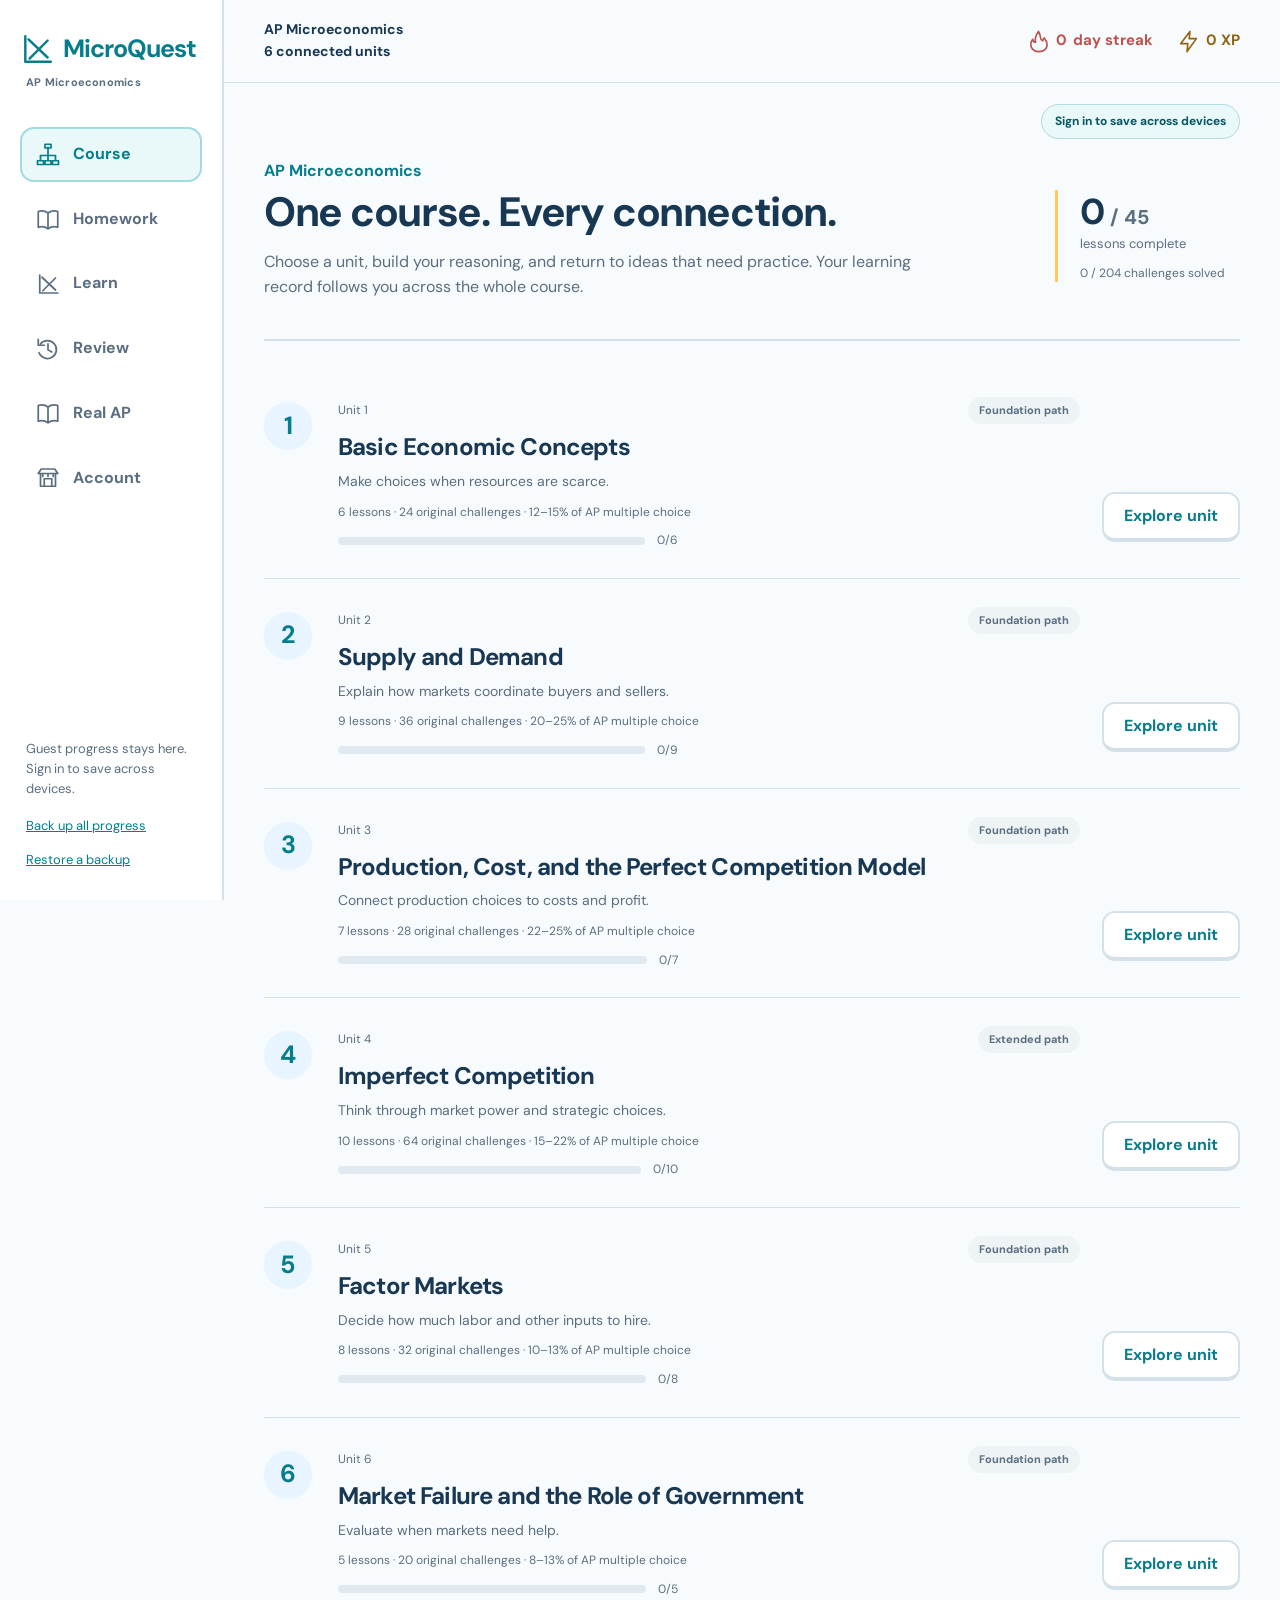
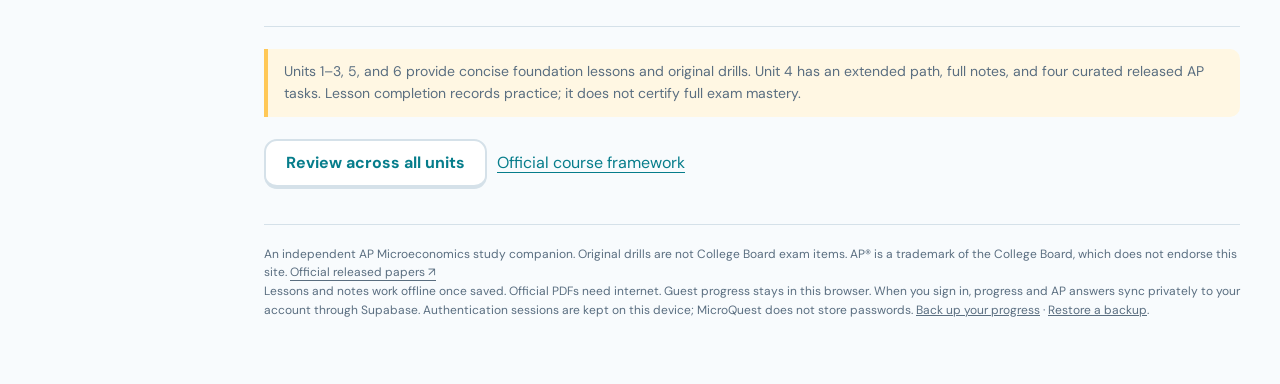
==== index.html @ bee5291c "Add alternative explanation tutor controls Add four explanation styles beside all 190 Homework expla" ====
<!doctype html><html lang="en"><head><meta charset="utf-8"><meta name="viewport" content="width=device-width,initial-scale=1"><meta name="theme-color" content="#067d8b"><title>MicroQuest · AP Microeconomics</title><meta name="description" content="Learn AP Microeconomics across all six units. Unit-based paths, course review, saved progress, and released AP practice."><style>@font-face {
  font-family: 'DM Sans';
  font-style: normal;
  font-weight: 400;
  font-display: swap;
  src: url([data-uri]) format('truetype');
}
@font-face {
  font-family: 'DM Sans';
  font-style: normal;
  font-weight: 500;
  font-display: swap;
  src: url([data-uri]) format('truetype');
}
@font-face {
  font-family: 'DM Sans';
  font-style: normal;
  font-weight: 600;
  font-display: swap;
  src: url([data-uri]) format('truetype');
}
@font-face {
  font-family: 'DM Sans';
  font-style: normal;
  font-weight: 700;
  font-display: swap;
  src: url([data-uri]) format('truetype');
}
@font-face {
  font-family: 'Literata';
  font-style: normal;
  font-weight: 400;
  font-display: swap;
  src: url([data-uri]) format('truetype');
}
@font-face {
  font-family: 'Literata';
  font-style: normal;
  font-weight: 500;
  font-display: swap;
  src: url([data-uri]) format('truetype');
}
@font-face {
  font-family: 'Literata';
  font-style: normal;
  font-weight: 600;
  font-display: swap;
  src: url([data-uri]) format('truetype');
}</style><style>@font-face{font-family:KaTeX_AMS;font-style:normal;font-weight:400;src:url([data-uri]) format("woff2")}@font-face{font-family:KaTeX_Caligraphic;font-style:normal;font-weight:700;src:url([data-uri]) format("woff2")}@font-face{font-family:KaTeX_Caligraphic;font-style:normal;font-weight:400;src:url([data-uri]) format("woff2")}@font-face{font-family:KaTeX_Fraktur;font-style:normal;font-weight:700;src:url([data-uri]) format("woff2")}@font-face{font-family:KaTeX_Fraktur;font-style:normal;font-weight:400;src:url([data-uri]) format("woff2")}@font-face{font-family:KaTeX_Main;font-style:normal;font-weight:700;src:url([data-uri]) format("woff2")}@font-face{font-family:KaTeX_Main;font-style:italic;font-weight:700;src:url([data-uri]) format("woff2")}@font-face{font-family:KaTeX_Main;font-style:italic;font-weight:400;src:url([data-uri]) format("woff2")}@font-face{font-family:KaTeX_Main;font-style:normal;font-weight:400;src:url([data-uri]) format("woff2")}@font-face{font-family:KaTeX_Math;font-style:italic;font-weight:700;src:url([data-uri]) format("woff2")}@font-face{font-family:KaTeX_Math;font-style:italic;font-weight:400;src:url([data-uri]) format("woff2")}@font-face{font-family:"KaTeX_SansSerif";font-style:normal;font-weight:700;src:url([data-uri]) format("woff2")}@font-face{font-family:"KaTeX_SansSerif";font-style:italic;font-weight:400;src:url([data-uri]) format("woff2")}@font-face{font-family:"KaTeX_SansSerif";font-style:normal;font-weight:400;src:url([data-uri]) format("woff2")}@font-face{font-family:KaTeX_Script;font-style:normal;font-weight:400;src:url([data-uri]) format("woff2")}@font-face{font-family:KaTeX_Size1;font-style:normal;font-weight:400;src:url([data-uri]) format("woff2")}@font-face{font-family:KaTeX_Size2;font-style:normal;font-weight:400;src:url([data-uri]) format("woff2")}@font-face{font-family:KaTeX_Size3;font-style:normal;font-weight:400;src:url([data-uri]) format("woff2")}@font-face{font-family:KaTeX_Size4;font-style:normal;font-weight:400;src:url([data-uri]) format("woff2")}@font-face{font-family:KaTeX_Typewriter;font-style:normal;font-weight:400;src:url([data-uri]) format("woff2")}.katex{font:normal 1.21em KaTeX_Main,Times New Roman,serif;line-height:1.2;text-indent:0;text-rendering:auto}.katex *{-ms-high-contrast-adjust:none!important;border-color:currentColor}.katex .katex-version:after{content:"0.16.11"}.katex .katex-mathml{clip:rect(1px,1px,1px,1px);border:0;height:1px;overflow:hidden;padding:0;position:absolute;width:1px}.katex .katex-html>.newline{display:block}.katex .base{position:relative;white-space:nowrap;width:-webkit-min-content;width:-moz-min-content;width:min-content}.katex .base,.katex .strut{display:inline-block}.katex .textbf{font-weight:700}.katex .textit{font-style:italic}.katex .textrm{font-family:KaTeX_Main}.katex .textsf{font-family:KaTeX_SansSerif}.katex .texttt{font-family:KaTeX_Typewriter}.katex .mathnormal{font-family:KaTeX_Math;font-style:italic}.katex .mathit{font-family:KaTeX_Main;font-style:italic}.katex .mathrm{font-style:normal}.katex .mathbf{font-family:KaTeX_Main;font-weight:700}.katex .boldsymbol{font-family:KaTeX_Math;font-style:italic;font-weight:700}.katex .amsrm,.katex .mathbb,.katex .textbb{font-family:KaTeX_AMS}.katex .mathcal{font-family:KaTeX_Caligraphic}.katex .mathfrak,.katex .textfrak{font-family:KaTeX_Fraktur}.katex .mathboldfrak,.katex .textboldfrak{font-family:KaTeX_Fraktur;font-weight:700}.katex .mathtt{font-family:KaTeX_Typewriter}.katex .mathscr,.katex .textscr{font-family:KaTeX_Script}.katex .mathsf,.katex .textsf{font-family:KaTeX_SansSerif}.katex .mathboldsf,.katex .textboldsf{font-family:KaTeX_SansSerif;font-weight:700}.katex .mathitsf,.katex .textitsf{font-family:KaTeX_SansSerif;font-style:italic}.katex .mainrm{font-family:KaTeX_Main;font-style:normal}.katex .vlist-t{border-collapse:collapse;display:inline-table;table-layout:fixed}.katex .vlist-r{display:table-row}.katex .vlist{display:table-cell;position:relative;vertical-align:bottom}.katex .vlist>span{display:block;height:0;position:relative}.katex .vlist>span>span{display:inline-block}.katex .vlist>span>.pstrut{overflow:hidden;width:0}.katex .vlist-t2{margin-right:-2px}.katex .vlist-s{display:table-cell;font-size:1px;min-width:2px;vertical-align:bottom;width:2px}.katex .vbox{align-items:baseline;display:inline-flex;flex-direction:column}.katex .hbox{width:100%}.katex .hbox,.katex .thinbox{display:inline-flex;flex-direction:row}.katex .thinbox{max-width:0;width:0}.katex .msupsub{text-align:left}.katex .mfrac>span>span{text-align:center}.katex .mfrac .frac-line{border-bottom-style:solid;display:inline-block;width:100%}.katex .hdashline,.katex .hline,.katex .mfrac .frac-line,.katex .overline .overline-line,.katex .rule,.katex .underline .underline-line{min-height:1px}.katex .mspace{display:inline-block}.katex .clap,.katex .llap,.katex .rlap{position:relative;width:0}.katex .clap>.inner,.katex .llap>.inner,.katex .rlap>.inner{position:absolute}.katex .clap>.fix,.katex .llap>.fix,.katex .rlap>.fix{display:inline-block}.katex .llap>.inner{right:0}.katex .clap>.inner,.katex .rlap>.inner{left:0}.katex .clap>.inner>span{margin-left:-50%;margin-right:50%}.katex .rule{border:0 solid;display:inline-block;position:relative}.katex .hline,.katex .overline .overline-line,.katex .underline .underline-line{border-bottom-style:solid;display:inline-block;width:100%}.katex .hdashline{border-bottom-style:dashed;display:inline-block;width:100%}.katex .sqrt>.root{margin-left:.2777777778em;margin-right:-.5555555556em}.katex .fontsize-ensurer.reset-size1.size1,.katex .sizing.reset-size1.size1{font-size:1em}.katex .fontsize-ensurer.reset-size1.size2,.katex .sizing.reset-size1.size2{font-size:1.2em}.katex .fontsize-ensurer.reset-size1.size3,.katex .sizing.reset-size1.size3{font-size:1.4em}.katex .fontsize-ensurer.reset-size1.size4,.katex .sizing.reset-size1.size4{font-size:1.6em}.katex .fontsize-ensurer.reset-size1.size5,.katex .sizing.reset-size1.size5{font-size:1.8em}.katex .fontsize-ensurer.reset-size1.size6,.katex .sizing.reset-size1.size6{font-size:2em}.katex .fontsize-ensurer.reset-size1.size7,.katex .sizing.reset-size1.size7{font-size:2.4em}.katex .fontsize-ensurer.reset-size1.size8,.katex .sizing.reset-size1.size8{font-size:2.88em}.katex .fontsize-ensurer.reset-size1.size9,.katex .sizing.reset-size1.size9{font-size:3.456em}.katex .fontsize-ensurer.reset-size1.size10,.katex .sizing.reset-size1.size10{font-size:4.148em}.katex .fontsize-ensurer.reset-size1.size11,.katex .sizing.reset-size1.size11{font-size:4.976em}.katex .fontsize-ensurer.reset-size2.size1,.katex .sizing.reset-size2.size1{font-size:.8333333333em}.katex .fontsize-ensurer.reset-size2.size2,.katex .sizing.reset-size2.size2{font-size:1em}.katex .fontsize-ensurer.reset-size2.size3,.katex .sizing.reset-size2.size3{font-size:1.1666666667em}.katex .fontsize-ensurer.reset-size2.size4,.katex .sizing.reset-size2.size4{font-size:1.3333333333em}.katex .fontsize-ensurer.reset-size2.size5,.katex .sizing.reset-size2.size5{font-size:1.5em}.katex .fontsize-ensurer.reset-size2.size6,.katex .sizing.reset-size2.size6{font-size:1.6666666667em}.katex .fontsize-ensurer.reset-size2.size7,.katex .sizing.reset-size2.size7{font-size:2em}.katex .fontsize-ensurer.reset-size2.size8,.katex .sizing.reset-size2.size8{font-size:2.4em}.katex .fontsize-ensurer.reset-size2.size9,.katex .sizing.reset-size2.size9{font-size:2.88em}.katex .fontsize-ensurer.reset-size2.size10,.katex .sizing.reset-size2.size10{font-size:3.4566666667em}.katex .fontsize-ensurer.reset-size2.size11,.katex .sizing.reset-size2.size11{font-size:4.1466666667em}.katex .fontsize-ensurer.reset-size3.size1,.katex .sizing.reset-size3.size1{font-size:.7142857143em}.katex .fontsize-ensurer.reset-size3.size2,.katex .sizing.reset-size3.size2{font-size:.8571428571em}.katex .fontsize-ensurer.reset-size3.size3,.katex .sizing.reset-size3.size3{font-size:1em}.katex .fontsize-ensurer.reset-size3.size4,.katex .sizing.reset-size3.size4{font-size:1.1428571429em}.katex .fontsize-ensurer.reset-size3.size5,.katex .sizing.reset-size3.size5{font-size:1.2857142857em}.katex .fontsize-ensurer.reset-size3.size6,.katex .sizing.reset-size3.size6{font-size:1.4285714286em}.katex .fontsize-ensurer.reset-size3.size7,.katex .sizing.reset-size3.size7{font-size:1.7142857143em}.katex .fontsize-ensurer.reset-size3.size8,.katex .sizing.reset-size3.size8{font-size:2.0571428571em}.katex .fontsize-ensurer.reset-size3.size9,.katex .sizing.reset-size3.size9{font-size:2.4685714286em}.katex .fontsize-ensurer.reset-size3.size10,.katex .sizing.reset-size3.size10{font-size:2.9628571429em}.katex .fontsize-ensurer.reset-size3.size11,.katex .sizing.reset-size3.size11{font-size:3.5542857143em}.katex .fontsize-ensurer.reset-size4.size1,.katex .sizing.reset-size4.size1{font-size:.625em}.katex .fontsize-ensurer.reset-size4.size2,.katex .sizing.reset-size4.size2{font-size:.75em}.katex .fontsize-ensurer.reset-size4.size3,.katex .sizing.reset-size4.size3{font-size:.875em}.katex .fontsize-ensurer.reset-size4.size4,.katex .sizing.reset-size4.size4{font-size:1em}.katex .fontsize-ensurer.reset-size4.size5,.katex .sizing.reset-size4.size5{font-size:1.125em}.katex .fontsize-ensurer.reset-size4.size6,.katex .sizing.reset-size4.size6{font-size:1.25em}.katex .fontsize-ensurer.reset-size4.size7,.katex .sizing.reset-size4.size7{font-size:1.5em}.katex .fontsize-ensurer.reset-size4.size8,.katex .sizing.reset-size4.size8{font-size:1.8em}.katex .fontsize-ensurer.reset-size4.size9,.katex .sizing.reset-size4.size9{font-size:2.16em}.katex .fontsize-ensurer.reset-size4.size10,.katex .sizing.reset-size4.size10{font-size:2.5925em}.katex .fontsize-ensurer.reset-size4.size11,.katex .sizing.reset-size4.size11{font-size:3.11em}.katex .fontsize-ensurer.reset-size5.size1,.katex .sizing.reset-size5.size1{font-size:.5555555556em}.katex .fontsize-ensurer.reset-size5.size2,.katex .sizing.reset-size5.size2{font-size:.6666666667em}.katex .fontsize-ensurer.reset-size5.size3,.katex .sizing.reset-size5.size3{font-size:.7777777778em}.katex .fontsize-ensurer.reset-size5.size4,.katex .sizing.reset-size5.size4{font-size:.8888888889em}.katex .fontsize-ensurer.reset-size5.size5,.katex .sizing.reset-size5.size5{font-size:1em}.katex .fontsize-ensurer.reset-size5.size6,.katex .sizing.reset-size5.size6{font-size:1.1111111111em}.katex .fontsize-ensurer.reset-size5.size7,.katex .sizing.reset-size5.size7{font-size:1.3333333333em}.katex .fontsize-ensurer.reset-size5.size8,.katex .sizing.reset-size5.size8{font-size:1.6em}.katex .fontsize-ensurer.reset-size5.size9,.katex .sizing.reset-size5.size9{font-size:1.92em}.katex .fontsize-ensurer.reset-size5.size10,.katex .sizing.reset-size5.size10{font-size:2.3044444444em}.katex .fontsize-ensurer.reset-size5.size11,.katex .sizing.reset-size5.size11{font-size:2.7644444444em}.katex .fontsize-ensurer.reset-size6.size1,.katex .sizing.reset-size6.size1{font-size:.5em}.katex .fontsize-ensurer.reset-size6.size2,.katex .sizing.reset-size6.size2{font-size:.6em}.katex .fontsize-ensurer.reset-size6.size3,.katex .sizing.reset-size6.size3{font-size:.7em}.katex .fontsize-ensurer.reset-size6.size4,.katex .sizing.reset-size6.size4{font-size:.8em}.katex .fontsize-ensurer.reset-size6.size5,.katex .sizing.reset-size6.size5{font-size:.9em}.katex .fontsize-ensurer.reset-size6.size6,.katex .sizing.reset-size6.size6{font-size:1em}.katex .fontsize-ensurer.reset-size6.size7,.katex .sizing.reset-size6.size7{font-size:1.2em}.katex .fontsize-ensurer.reset-size6.size8,.katex .sizing.reset-size6.size8{font-size:1.44em}.katex .fontsize-ensurer.reset-size6.size9,.katex .sizing.reset-size6.size9{font-size:1.728em}.katex .fontsize-ensurer.reset-size6.size10,.katex .sizing.reset-size6.size10{font-size:2.074em}.katex .fontsize-ensurer.reset-size6.size11,.katex .sizing.reset-size6.size11{font-size:2.488em}.katex .fontsize-ensurer.reset-size7.size1,.katex .sizing.reset-size7.size1{font-size:.4166666667em}.katex .fontsize-ensurer.reset-size7.size2,.katex .sizing.reset-size7.size2{font-size:.5em}.katex .fontsize-ensurer.reset-size7.size3,.katex .sizing.reset-size7.size3{font-size:.5833333333em}.katex .fontsize-ensurer.reset-size7.size4,.katex .sizing.reset-size7.size4{font-size:.6666666667em}.katex .fontsize-ensurer.reset-size7.size5,.katex .sizing.reset-size7.size5{font-size:.75em}.katex .fontsize-ensurer.reset-size7.size6,.katex .sizing.reset-size7.size6{font-size:.8333333333em}.katex .fontsize-ensurer.reset-size7.size7,.katex .sizing.reset-size7.size7{font-size:1em}.katex .fontsize-ensurer.reset-size7.size8,.katex .sizing.reset-size7.size8{font-size:1.2em}.katex .fontsize-ensurer.reset-size7.size9,.katex .sizing.reset-size7.size9{font-size:1.44em}.katex .fontsize-ensurer.reset-size7.size10,.katex .sizing.reset-size7.size10{font-size:1.7283333333em}.katex .fontsize-ensurer.reset-size7.size11,.katex .sizing.reset-size7.size11{font-size:2.0733333333em}.katex .fontsize-ensurer.reset-size8.size1,.katex .sizing.reset-size8.size1{font-size:.3472222222em}.katex .fontsize-ensurer.reset-size8.size2,.katex .sizing.reset-size8.size2{font-size:.4166666667em}.katex .fontsize-ensurer.reset-size8.size3,.katex .sizing.reset-size8.size3{font-size:.4861111111em}.katex .fontsize-ensurer.reset-size8.size4,.katex .sizing.reset-size8.size4{font-size:.5555555556em}.katex .fontsize-ensurer.reset-size8.size5,.katex .sizing.reset-size8.size5{font-size:.625em}.katex .fontsize-ensurer.reset-size8.size6,.katex .sizing.reset-size8.size6{font-size:.6944444444em}.katex .fontsize-ensurer.reset-size8.size7,.katex .sizing.reset-size8.size7{font-size:.8333333333em}.katex .fontsize-ensurer.reset-size8.size8,.katex .sizing.reset-size8.size8{font-size:1em}.katex .fontsize-ensurer.reset-size8.size9,.katex .sizing.reset-size8.size9{font-size:1.2em}.katex .fontsize-ensurer.reset-size8.size10,.katex .sizing.reset-size8.size10{font-size:1.4402777778em}.katex .fontsize-ensurer.reset-size8.size11,.katex .sizing.reset-size8.size11{font-size:1.7277777778em}.katex .fontsize-ensurer.reset-size9.size1,.katex .sizing.reset-size9.size1{font-size:.2893518519em}.katex .fontsize-ensurer.reset-size9.size2,.katex .sizing.reset-size9.size2{font-size:.3472222222em}.katex .fontsize-ensurer.reset-size9.size3,.katex .sizing.reset-size9.size3{font-size:.4050925926em}.katex .fontsize-ensurer.reset-size9.size4,.katex .sizing.reset-size9.size4{font-size:.462962963em}.katex .fontsize-ensurer.reset-size9.size5,.katex .sizing.reset-size9.size5{font-size:.5208333333em}.katex .fontsize-ensurer.reset-size9.size6,.katex .sizing.reset-size9.size6{font-size:.5787037037em}.katex .fontsize-ensurer.reset-size9.size7,.katex .sizing.reset-size9.size7{font-size:.6944444444em}.katex .fontsize-ensurer.reset-size9.size8,.katex .sizing.reset-size9.size8{font-size:.8333333333em}.katex .fontsize-ensurer.reset-size9.size9,.katex .sizing.reset-size9.size9{font-size:1em}.katex .fontsize-ensurer.reset-size9.size10,.katex .sizing.reset-size9.size10{font-size:1.2002314815em}.katex .fontsize-ensurer.reset-size9.size11,.katex .sizing.reset-size9.size11{font-size:1.4398148148em}.katex .fontsize-ensurer.reset-size10.size1,.katex .sizing.reset-size10.size1{font-size:.2410800386em}.katex .fontsize-ensurer.reset-size10.size2,.katex .sizing.reset-size10.size2{font-size:.2892960463em}.katex .fontsize-ensurer.reset-size10.size3,.katex .sizing.reset-size10.size3{font-size:.337512054em}.katex .fontsize-ensurer.reset-size10.size4,.katex .sizing.reset-size10.size4{font-size:.3857280617em}.katex .fontsize-ensurer.reset-size10.size5,.katex .sizing.reset-size10.size5{font-size:.4339440694em}.katex .fontsize-ensurer.reset-size10.size6,.katex .sizing.reset-size10.size6{font-size:.4821600771em}.katex .fontsize-ensurer.reset-size10.size7,.katex .sizing.reset-size10.size7{font-size:.5785920926em}.katex .fontsize-ensurer.reset-size10.size8,.katex .sizing.reset-size10.size8{font-size:.6943105111em}.katex .fontsize-ensurer.reset-size10.size9,.katex .sizing.reset-size10.size9{font-size:.8331726133em}.katex .fontsize-ensurer.reset-size10.size10,.katex .sizing.reset-size10.size10{font-size:1em}.katex .fontsize-ensurer.reset-size10.size11,.katex .sizing.reset-size10.size11{font-size:1.1996142719em}.katex .fontsize-ensurer.reset-size11.size1,.katex .sizing.reset-size11.size1{font-size:.2009646302em}.katex .fontsize-ensurer.reset-size11.size2,.katex .sizing.reset-size11.size2{font-size:.2411575563em}.katex .fontsize-ensurer.reset-size11.size3,.katex .sizing.reset-size11.size3{font-size:.2813504823em}.katex .fontsize-ensurer.reset-size11.size4,.katex .sizing.reset-size11.size4{font-size:.3215434084em}.katex .fontsize-ensurer.reset-size11.size5,.katex .sizing.reset-size11.size5{font-size:.3617363344em}.katex .fontsize-ensurer.reset-size11.size6,.katex .sizing.reset-size11.size6{font-size:.4019292605em}.katex .fontsize-ensurer.reset-size11.size7,.katex .sizing.reset-size11.size7{font-size:.4823151125em}.katex .fontsize-ensurer.reset-size11.size8,.katex .sizing.reset-size11.size8{font-size:.578778135em}.katex .fontsize-ensurer.reset-size11.size9,.katex .sizing.reset-size11.size9{font-size:.6945337621em}.katex .fontsize-ensurer.reset-size11.size10,.katex .sizing.reset-size11.size10{font-size:.8336012862em}.katex .fontsize-ensurer.reset-size11.size11,.katex .sizing.reset-size11.size11{font-size:1em}.katex .delimsizing.size1{font-family:KaTeX_Size1}.katex .delimsizing.size2{font-family:KaTeX_Size2}.katex .delimsizing.size3{font-family:KaTeX_Size3}.katex .delimsizing.size4{font-family:KaTeX_Size4}.katex .delimsizing.mult .delim-size1>span{font-family:KaTeX_Size1}.katex .delimsizing.mult .delim-size4>span{font-family:KaTeX_Size4}.katex .nulldelimiter{display:inline-block;width:.12em}.katex .delimcenter,.katex .op-symbol{position:relative}.katex .op-symbol.small-op{font-family:KaTeX_Size1}.katex .op-symbol.large-op{font-family:KaTeX_Size2}.katex .accent>.vlist-t,.katex .op-limits>.vlist-t{text-align:center}.katex .accent .accent-body{position:relative}.katex .accent .accent-body:not(.accent-full){width:0}.katex .overlay{display:block}.katex .mtable .vertical-separator{display:inline-block;min-width:1px}.katex .mtable .arraycolsep{display:inline-block}.katex .mtable .col-align-c>.vlist-t{text-align:center}.katex .mtable .col-align-l>.vlist-t{text-align:left}.katex .mtable .col-align-r>.vlist-t{text-align:right}.katex .svg-align{text-align:left}.katex svg{fill:currentColor;stroke:currentColor;fill-rule:nonzero;fill-opacity:1;stroke-width:1;stroke-linecap:butt;stroke-linejoin:miter;stroke-miterlimit:4;stroke-dasharray:none;stroke-dashoffset:0;stroke-opacity:1;display:block;height:inherit;position:absolute;width:100%}.katex svg path{stroke:none}.katex img{border-style:none;max-height:none;max-width:none;min-height:0;min-width:0}.katex .stretchy{display:block;overflow:hidden;position:relative;width:100%}.katex .stretchy:after,.katex .stretchy:before{content:""}.katex .hide-tail{overflow:hidden;position:relative;width:100%}.katex .halfarrow-left{left:0;overflow:hidden;position:absolute;width:50.2%}.katex .halfarrow-right{overflow:hidden;position:absolute;right:0;width:50.2%}.katex .brace-left{left:0;overflow:hidden;position:absolute;width:25.1%}.katex .brace-center{left:25%;overflow:hidden;position:absolute;width:50%}.katex .brace-right{overflow:hidden;position:absolute;right:0;width:25.1%}.katex .x-arrow-pad{padding:0 .5em}.katex .cd-arrow-pad{padding:0 .55556em 0 .27778em}.katex .mover,.katex .munder,.katex .x-arrow{text-align:center}.katex .boxpad{padding:0 .3em}.katex .fbox,.katex .fcolorbox{border:.04em solid;box-sizing:border-box}.katex .cancel-pad{padding:0 .2em}.katex .cancel-lap{margin-left:-.2em;margin-right:-.2em}.katex .sout{border-bottom-style:solid;border-bottom-width:.08em}.katex .angl{border-right:.049em solid;border-top:.049em solid;box-sizing:border-box;margin-right:.03889em}.katex .anglpad{padding:0 .03889em}.katex .eqn-num:before{content:"(" counter(katexEqnNo) ")";counter-increment:katexEqnNo}.katex .mml-eqn-num:before{content:"(" counter(mmlEqnNo) ")";counter-increment:mmlEqnNo}.katex .mtr-glue{width:50%}.katex .cd-vert-arrow{display:inline-block;position:relative}.katex .cd-label-left{display:inline-block;position:absolute;right:calc(50% + .3em);text-align:left}.katex .cd-label-right{display:inline-block;left:calc(50% + .3em);position:absolute;text-align:right}.katex-display{display:block;margin:1em 0;text-align:center}.katex-display>.katex{display:block;text-align:center;white-space:nowrap}.katex-display>.katex>.katex-html{display:block;position:relative}.katex-display>.katex>.katex-html>.tag{position:absolute;right:0}.katex-display.leqno>.katex>.katex-html>.tag{left:0;right:auto}.katex-display.fleqn>.katex{padding-left:2em;text-align:left}body{counter-reset:katexEqnNo mmlEqnNo}
</style><style>:root{--ink:#183753;--muted:#5a6e80;--teal:#067d8b;--teal-dark:#045763;--sky:#e8f4ff;--line:#d5e1e9;--gold:#ffc857;--coral:#f06f6a;--blue:#467ccb;--paper:#fff;--back:#f8fbfd}*{box-sizing:border-box}html{scroll-behavior:smooth}body{margin:0;background:var(--back);color:var(--ink);font:16px/1.55 'DM Sans',sans-serif}button,input,textarea,select{font:inherit}button,a,input,textarea,select{-webkit-tap-highlight-color:transparent}button,a{touch-action:manipulation}button{cursor:pointer}button:disabled{cursor:default;opacity:.48}a{color:var(--teal);text-underline-offset:4px}button:focus-visible,a:focus-visible,input:focus-visible,textarea:focus-visible,select:focus-visible{outline:3px solid var(--blue);outline-offset:4px}button{color:inherit}h1,h2,h3,p{margin:0 0 14px}h1,h2,h3{line-height:1.15;letter-spacing:-.035em}h1{font-size:clamp(29px,3.2vw,43px);font-weight:900}h2{font-size:26px}h3{font-size:20px}p{color:var(--muted)}small,.small{font-size:13px;color:var(--muted)}.eyebrow{font-size:12px;font-weight:800;letter-spacing:.12em;text-transform:uppercase;color:var(--teal)}.skip{position:fixed;left:12px;top:-100px;z-index:100;background:white;padding:10px}.skip:focus{top:12px}.shell{display:grid;grid-template-columns:224px minmax(0,1fr);min-height:100vh}.side{position:sticky;top:0;height:100vh;background:white;border-right:2px solid var(--line);padding:30px 20px;display:flex;flex-direction:column}.brand{display:flex;align-items:center;gap:9px;font-size:25px;font-weight:900;letter-spacing:-1px;color:var(--teal);margin-bottom:5px}.brand svg{width:34px;height:34px}.brand-sub{font-size:11px;letter-spacing:.12em;font-weight:800;color:var(--muted);margin:0 0 36px 6px}.nav{display:grid;gap:10px}.nav button,.nav a{display:flex;align-items:center;gap:13px;border:2px solid transparent;border-radius:14px;padding:13px 14px;background:white;text-decoration:none;font-weight:800;color:var(--muted);text-align:left}.nav .active{border-color:#a2dae0;color:var(--teal);background:#e9f8f8}.nav svg{width:24px;height:24px;flex:none}.side-bottom{margin-top:auto;padding:24px 6px 0}.side-bottom button{background:none;border:0;padding:0;color:var(--teal);font-size:13px;text-decoration:underline}.topbar{height:83px;position:sticky;top:0;z-index:20;background:rgba(248,251,253,.96);border-bottom:1px solid var(--line);display:flex;align-items:center;justify-content:space-between;padding:0 40px;gap:16px}.unit{font-weight:800;font-size:14px}.stats{display:flex;gap:24px;font-size:15px;font-weight:900;align-items:center}.stat{display:flex;gap:6px;align-items:center;white-space:nowrap}.stat svg{width:23px;height:23px}.gold{color:#926410}.teal{color:var(--teal)}.coral{color:#bf514c}.content{max-width:1180px;margin:auto;padding:36px 40px 65px}.intro-line{margin-bottom:28px}.intro-line h1{margin-top:6px}.intro-line p{max-width:660px}.home-grid{display:grid;grid-template-columns:minmax(0,1.45fr) minmax(245px,.85fr);gap:30px;align-items:start}.chapter-banner{padding:24px 26px;background:var(--teal);color:white;border-radius:19px;border-bottom:5px solid var(--teal-dark);position:relative;overflow:hidden}.chapter-banner h2{font-size:23px;margin-bottom:7px;letter-spacing:-.02em}.chapter-banner p{color:#d7f6f7;margin:0;font-size:14px;max-width:80%}.chapter-banner .badge{position:absolute;right:21px;top:20px;color:var(--gold);width:34px;height:34px}.path{position:relative;max-width:440px;margin:22px auto 0;display:flex;flex-direction:column;gap:14px;padding:0 12px 20px}.path:before{content:'';position:absolute;left:50px;top:10px;bottom:75px;width:4px;border-left:4px dashed #d9e6eb}.lesson-row{position:relative;display:flex;align-items:center;gap:18px;min-height:94px;transform:translateX(var(--shift));width:calc(100% - 45px)}.lesson-row:nth-child(5n+1){--shift:0px}.lesson-row:nth-child(5n+2){--shift:28px}.lesson-row:nth-child(5n+3){--shift:45px}.lesson-row:nth-child(5n+4){--shift:28px}.lesson-row:nth-child(5n+5){--shift:0px}.node{width:76px;height:73px;border-radius:50%;border:0;border-bottom:7px solid #a7bdcb;background:#dae6ed;display:grid;place-items:center;position:relative;flex:none;transition:transform .15s}.node svg{width:31px;height:31px}.node.ready,.node.done{background:var(--teal);border-bottom-color:var(--teal-dark);color:white}.node.done{background:#ffd87a;border-bottom-color:#b98b29;color:#73511b}.node.next{outline:3px solid #87d4db;outline-offset:5px}.node:hover{transform:translateY(-3px)}.lesson-title{font-weight:800;font-size:16px;line-height:1.25;display:block}.lesson-meta{font-size:12px;color:var(--muted);display:block;margin-top:5px}.lesson-tag{font-size:10px;font-weight:900;letter-spacing:.1em;color:var(--teal)}.card{background:white;border:2px solid var(--line);border-radius:20px;padding:24px}.card+.card{margin-top:20px}.card .iconbox{width:49px;height:49px;border-radius:15px;background:var(--sky);color:var(--teal);display:grid;place-items:center;margin-bottom:16px}.iconbox svg{width:29px;height:29px}.card h3{margin-bottom:8px}.card p{font-size:14px}.bar{height:13px;border-radius:20px;background:#e1eaf0;overflow:hidden}.bar>i{display:block;background:var(--teal);height:100%;border-radius:20px;transition:width .3s}.goal-label{display:flex;justify-content:space-between;font-weight:800;font-size:13px;margin-bottom:9px}.btn{border:0;border-bottom:4px solid var(--teal-dark);border-radius:13px;background:var(--teal);color:white;padding:12px 20px;font-weight:800;text-align:center;text-decoration:none;display:inline-flex;align-items:center;justify-content:center;gap:8px;min-height:48px;line-height:1.25}.btn:hover{filter:brightness(1.06)}.btn:active{transform:translateY(2px);border-bottom-width:2px}.btn.secondary{background:white;color:var(--teal);border:2px solid var(--line);border-bottom-width:4px}.btn.gold-btn{background:var(--gold);border-bottom-color:#b98b29;color:#503e1d}.btn.full{width:100%}.btn.small-btn{font-size:13px;min-height:40px;padding:8px 13px}.btn svg{width:20px;height:20px}.stack{display:grid;gap:13px}.row{display:flex;gap:10px;align-items:center;flex-wrap:wrap}.spread{justify-content:space-between}.mt{margin-top:22px}.section-title{margin-bottom:22px}.pill{display:inline-flex;border-radius:20px;padding:5px 11px;background:var(--sky);font-size:12px;font-weight:800;color:var(--teal)}.callout{border-left:4px solid var(--gold);padding:12px 16px;background:#fff7e3;border-radius:0 10px 10px 0;font-size:14px}.callout p{margin:0}.study-top{display:flex;align-items:center;gap:16px;max-width:780px;margin:0 auto 28px}.close-btn{border:0;background:transparent;color:var(--muted);font-size:27px;width:38px;height:40px}.study-top .bar{flex:1}.study-top .small{white-space:nowrap}.study-card{max-width:780px;margin:0 auto;background:white;border:2px solid var(--line);border-radius:23px;padding:30px}.study-card h1{font-size:30px;line-height:1.3;margin-top:10px}.study-card h2{line-height:1.35;letter-spacing:-.02em;font-size:25px;margin-top:9px}.rule{display:flex;gap:15px;padding:17px 0;border-bottom:1px solid var(--line);font-size:16px}.rule:last-child{border:0}.rule-num{width:28px;height:28px;border-radius:50%;background:var(--sky);color:var(--teal);font-size:13px;font-weight:900;display:grid;place-items:center;flex:none}.choices{display:grid;gap:11px;margin-top:24px}.option{width:100%;text-align:left;border:2px solid var(--line);border-bottom-width:4px;background:white;border-radius:13px;padding:14px 16px;display:flex;gap:13px;align-items:center;font-weight:600}.option .key{width:28px;height:28px;display:grid;place-items:center;border:1px solid var(--line);border-radius:8px;flex:none;color:var(--muted);font-size:12px}.option.selected{background:#e9f8f8;border-color:#62bac4;color:var(--teal-dark)}.option.correct{border-color:#067d8b;background:#e7f7f4}.option.incorrect{border-color:#e18c87;background:#fff0ee}.option:disabled{opacity:1}.answer-number{display:flex;gap:10px;align-items:center;margin:25px 0}.answer-number input{width:min(220px,65%);padding:14px;border:2px solid var(--line);border-radius:12px;font-size:21px;font-weight:800}.order-list{padding:0;list-style:none;display:grid;gap:10px;margin:22px 0}.order-item{border:2px solid var(--line);border-radius:12px;display:flex;align-items:center;gap:12px;padding:11px 12px}.order-item>span:nth-child(2){flex:1}.order-controls{display:flex;gap:5px}.order-controls button{border:1px solid var(--line);background:var(--back);border-radius:7px;width:33px;height:33px}.feedback{margin-top:24px;padding:22px;border-radius:14px;background:#e8f6f3;border:1px solid #a9d9d1}.feedback.wrong{background:#fff1ed;border-color:#edbbb4}.feedback h3{color:var(--teal-dark);font-size:20px}.feedback.wrong h3{color:#a54841}.feedback p{color:var(--ink);margin-bottom:0}.study-actions{display:flex;justify-content:space-between;gap:14px;align-items:center;border-top:1px solid var(--line);padding-top:24px;margin-top:26px}.completion{text-align:center;padding:25px 0}.completion .medal{color:#9d6d12;background:#fff0c3;border-radius:50%;width:100px;height:100px;display:grid;place-items:center;margin:0 auto 26px}.medal svg{width:56px;height:56px}.completion h1{font-size:36px}.completion-stats{display:flex;justify-content:center;gap:40px;margin:27px 0}.completion-stats strong{display:block;font-size:27px}.matrix-wrap{overflow:auto;margin:18px 0}.matrix{width:100%;border-collapse:separate;border-spacing:4px;font-size:14px;min-width:280px;text-align:center}.matrix th{font-size:12px;padding:8px;color:var(--muted)}.matrix td{border:2px solid var(--line);padding:15px;border-radius:9px;font-weight:800;background:var(--back)}.graph{background:#f8fbfd;border-radius:13px;margin:18px 0 10px;padding:6px}.graph svg{width:100%;height:auto;display:block}.graph text{font:12px 'DM Sans',sans-serif;fill:var(--ink)}.graph .axis{stroke:var(--ink);stroke-width:1.7;fill:none}.graph .grid{stroke:#dce8ef;stroke-width:1}.graph .curve{stroke-width:3;fill:none}.graph .point{fill:var(--teal)}.two-col{display:grid;grid-template-columns:1fr 1fr;gap:20px}.review-list{display:grid;gap:12px;margin:24px 0}.topic-row{display:grid;grid-template-columns:1fr 100px 50px;gap:14px;align-items:center;padding:14px 0;border-bottom:1px solid var(--line);font-size:14px}.topic-row .bar{height:9px}.ap-grid{display:grid;grid-template-columns:1fr 1fr;gap:20px}.ap-grid .card{margin:0;display:flex;flex-direction:column;align-items:start}.ap-grid h2{font-size:23px;margin-top:16px}.ap-grid .btn{margin-top:auto}.ap-meta{font-size:13px;font-weight:800;color:var(--muted)}.ap-heading{max-width:780px}.workspace{display:grid;grid-template-columns:1fr 1fr;gap:24px;align-items:start}.workspace .card{margin:0;min-width:0}.workspace textarea{display:block;resize:vertical;width:100%;min-height:115px;border:2px solid var(--line);border-radius:12px;padding:12px;color:var(--ink);margin:8px 0 20px}.workspace label{font-weight:800;font-size:14px}.timer{font-variant-numeric:tabular-nums;font-weight:900;font-size:25px}.pdf-frame{width:100%;height:580px;border:1px solid var(--line);margin:18px 0}.rubric{display:grid;gap:13px;padding:20px 0}.rubric label{display:flex;gap:12px;align-items:start;font-weight:500}.rubric input{width:20px;height:20px;flex:none;accent-color:var(--teal)}.graph-pad{width:100%;background:white;border:2px solid var(--line);border-radius:10px;touch-action:none;margin-top:15px}.graph-pad text{font:14px 'DM Sans',sans-serif;fill:var(--ink)}.pad-tools{display:flex;flex-wrap:wrap;gap:10px;align-items:center;margin-top:12px}.pad-tools select,.pad-tools input{border:1px solid var(--line);border-radius:7px;padding:7px;min-width:0}.pad-tools input[type=text]{width:120px}.pad-tools input[type=number]{width:65px}.source-footer{font-size:12px;color:var(--muted);margin:35px 0 0;border-top:1px solid var(--line);padding-top:20px}.source-footer a{color:inherit}.saved-indicator{font-size:12px;color:var(--teal)}#toast{position:fixed;bottom:20px;left:50%;transform:translateX(-50%);background:var(--ink);color:white;padding:12px 22px;z-index:60;border-radius:12px;max-width:90%;font-size:14px;display:none}#toast.show{display:block}.katex{font-size:1.06em}.katex-display{overflow-x:auto;overflow-y:hidden;padding:4px 0}.badge svg{width:100%;height:100%}.desktop-only{display:block}.mobile-brand{display:none}.unit-note{display:none}.save-warning{background:#fff1ed;border-radius:9px;padding:9px 13px;font-size:13px;margin-bottom:20px;color:#a54841}
@media(min-width:1400px){.content{padding-top:45px}.home-grid{gap:45px}.path{gap:20px}}
@media(max-width:1100px){.shell{grid-template-columns:190px 1fr}.side{padding:26px 13px}.brand{font-size:22px}.topbar{padding:0 25px}.content{padding:28px 25px 60px}.home-grid{grid-template-columns:minmax(0,1fr) 245px;gap:20px}.card{padding:20px}.workspace{grid-template-columns:1fr}.lesson-row{gap:12px}.chapter-banner{padding:21px}.chapter-banner h2{font-size:20px}}
@media(max-width:850px){.home-grid{grid-template-columns:1fr}.home-aside{display:grid;grid-template-columns:1fr 1fr;gap:16px}.home-aside .card{margin:0}.home-aside .card:last-child{grid-column:1/-1}.path{margin-top:28px}.stats{gap:15px}.ap-grid{grid-template-columns:1fr}.two-col{grid-template-columns:1fr}.workspace{grid-template-columns:1fr}}
@media(max-width:650px){.shell{display:block}.side{position:fixed;top:auto;bottom:0;left:0;right:0;height:auto;z-index:40;padding:5px 8px calc(5px + env(safe-area-inset-bottom));border:0;border-top:2px solid var(--line)}.brand,.brand-sub,.side-bottom{display:none}.nav{display:grid;grid-template-columns:repeat(4,1fr);gap:2px}.nav button,.nav a{display:flex;flex-direction:column;gap:3px;padding:7px 1px;border:0;border-radius:10px;font-size:10px;line-height:1.2;min-height:52px;justify-content:center}.nav svg{width:22px;height:22px}.topbar{height:68px;padding:0 20px}.unit{font-size:12px;max-width:120px;line-height:1.3}.stats{font-size:13px;gap:13px}.stat svg{width:19px;height:19px}.content{padding:26px 19px 115px}.intro-line{margin-bottom:22px}.intro-line h1{font-size:32px;max-width:340px}.intro-line p{font-size:14px}.home-grid{gap:24px}.chapter-banner{border-radius:15px;padding:21px}.chapter-banner p{max-width:90%;font-size:13px}.chapter-banner .badge{right:15px;top:17px;width:27px}.home-aside{grid-template-columns:1fr}.home-aside .card:last-child{grid-column:auto}.lesson-row{width:calc(100% - 37px)}.lesson-row:nth-child(5n+3){--shift:30px}.lesson-row:nth-child(5n+2),.lesson-row:nth-child(5n+4){--shift:18px}.node{width:69px;height:67px}.lesson-title{font-size:15px}.path{padding-left:6px}.lesson-meta{font-size:11px}.study-card{padding:22px 18px;border-radius:18px}.study-card h2{font-size:23px}.study-card h1{font-size:28px}.study-top{gap:10px;margin-bottom:19px}.study-actions{align-items:stretch;flex-direction:column-reverse}.study-actions .btn{width:100%}.study-actions small{text-align:center}.option{padding:12px;font-size:14px}.option .key{width:25px;height:25px}.rule{font-size:15px}.order-item{font-size:13px;padding:10px 8px;gap:8px}.order-controls button{width:29px}.completion-stats{gap:25px}.topic-row{grid-template-columns:1fr 65px 38px;gap:8px}.card{padding:21px}.workspace{gap:18px}.pdf-frame{height:430px}.desktop-only{display:none}#toast{bottom:85px}.ap-heading h1{font-size:30px}.pad-tools{font-size:12px}.pad-tools input[type=text]{width:100px}}
@media(prefers-reduced-motion:reduce){html{scroll-behavior:auto}*,*:before,*:after{transition:none!important;animation:none!important}}
@media print{.side,.topbar,.study-top,.btn,.pad-tools{display:none}.shell{display:block}.content{padding:0}.workspace{display:block}.card{break-inside:avoid;margin-bottom:20px!important}.workspace textarea{min-height:180px}.source-footer{display:block}}

#main:focus{outline:none}.restore-progress{display:block;margin-top:12px!important}.backup-tools{margin-top:16px;font-size:13px}.backup-tools input{max-width:100%}

.cloud-strip{display:flex;justify-content:flex-end;margin:-15px 0 20px}.cloud-strip button{background:#e9f8f8;color:var(--teal-dark);border:1px solid #b0dbe0;border-radius:20px;padding:7px 13px;font-size:12px;font-weight:700;text-align:left}.account-heading{display:flex;gap:18px;align-items:center;margin-bottom:25px}.account-heading h1{margin-top:0}.account-avatar{height:62px;width:62px;border-radius:20px;background:var(--sky);color:var(--teal);display:grid;place-items:center;flex:none}.account-avatar svg{width:36px;height:36px}.account-panel p{line-height:1.65}.auth-tabs{display:flex;border-bottom:2px solid var(--line);margin:0 0 25px;gap:20px}.auth-tabs button{border:0;border-bottom:3px solid transparent;background:white;padding:10px 0;margin-bottom:-2px;font-weight:800;color:var(--muted)}.auth-tabs .active{color:var(--teal);border-bottom-color:var(--teal)}#auth-form{max-width:480px}#auth-form>label{font-weight:700;display:block;font-size:14px;margin-top:16px}#auth-form input:not([type=checkbox]){display:block;width:100%;border:2px solid var(--line);border-radius:11px;padding:12px;margin-top:7px;color:var(--ink)}#auth-form .show-password{display:flex;align-items:center;gap:8px;font-size:13px;font-weight:400;margin:12px 0}#auth-form .show-password input{width:18px;height:18px;accent-color:var(--teal)}.auth-message{margin:16px 0;font-size:14px;color:var(--teal-dark)}.auth-message.error{color:#a54841}.text-btn{border:0;background:transparent;color:var(--teal);text-decoration:underline;padding:14px 0;font-size:14px}.sync-box{border-left:4px solid var(--teal);background:#e9f8f8;padding:16px;border-radius:0 12px 12px 0;margin:25px 0}.sync-box p{margin:7px 0 0}.conflict-box{background:#fff7e3;border:2px solid var(--gold);border-radius:15px;padding:22px;margin:25px 0}.import-box{border-top:1px solid var(--line);padding-top:23px}.import-box p{font-size:14px}@media(max-width:650px){.nav{grid-template-columns:repeat(5,1fr)}.cloud-strip{justify-content:flex-start;margin:0 0 22px}.account-heading{display:block}.account-avatar{margin-bottom:20px}.conflict-box{padding:16px}.account-panel h1{font-size:28px}.cloud-strip button{font-size:11px}}

/* Course navigation reuses the established MicroQuest palette and type. */
.brand-sub{letter-spacing:.02em;text-transform:none}.eyebrow,.lesson-tag{text-transform:none;letter-spacing:.02em}.unit-picker{display:grid;min-width:0;gap:2px;max-width:65%}.unit-picker .small{font-size:11px}.unit-picker select{border:0;background:transparent;color:var(--ink);font-weight:800;font-size:14px;max-width:100%;padding:3px 24px 3px 0;text-overflow:ellipsis}.course-intro{display:grid;grid-template-columns:minmax(0,1fr) 185px;align-items:center;gap:34px;padding-bottom:25px;border-bottom:2px solid var(--line)}.course-label{color:var(--teal);font-weight:800;margin-bottom:6px}.course-record{border-left:3px solid var(--gold);padding-left:22px;display:grid;font-size:13px;color:var(--muted)}.course-record strong{font-size:36px;color:var(--ink);line-height:1.2}.course-record strong span{font-size:20px;color:var(--muted)}.course-record p{font-size:12px;margin:10px 0 0}.course-units{display:grid;gap:0}.course-unit{display:grid;grid-template-columns:52px minmax(0,1fr) auto;gap:22px;padding:28px 0;border-bottom:1px solid var(--line);align-items:center}.course-unit-number{width:48px;height:48px;display:grid;place-items:center;background:var(--sky);color:var(--teal);border-radius:50%;font-weight:900;font-size:25px;align-self:start;margin-top:5px}.course-unit h2{font-size:24px;line-height:1.2;margin:9px 0}.course-unit p{margin:0 0 10px;font-size:14px}.course-unit .small{font-size:12px}.course-unit .pill{background:#eef4f6;color:var(--muted);font-size:11px}.course-progress{display:flex;gap:12px;align-items:center;max-width:340px;font-size:12px;color:var(--muted)}.course-progress .bar{flex:1;height:8px}.course-unit-action{align-self:end;margin-bottom:8px}.resume-strip{background:#e9f8f8;border-left:4px solid var(--teal);padding:18px 22px;margin:0 0 10px;display:flex;gap:12px;align-items:center;flex-wrap:wrap}.resume-strip h2{font-size:17px;margin:0 auto 0 0}.scope-controls{display:flex;gap:10px;margin:20px 0}.scope-controls .btn{min-width:100px}.nav .active{border-color:#a2dae0}.home-aside .card .mt{margin-bottom:0}
@media(max-width:1000px){.course-unit{grid-template-columns:42px minmax(0,1fr);gap:17px}.course-unit-number{width:40px;height:40px;font-size:22px}.course-unit-action{grid-column:2;margin:0}.course-intro{grid-template-columns:1fr}.course-record{display:flex;align-items:center;gap:12px}.course-record p{margin:0}.course-record strong{font-size:28px}.course-unit h2{font-size:23px}}
@media(max-width:650px){.unit-picker{max-width:55%}.unit-picker select{font-size:12px}.topbar{padding:0 15px;gap:8px}.stats{gap:9px;font-size:12px}.course-intro{gap:18px}.course-record{flex-wrap:wrap}.course-unit{gap:12px;padding:25px 0}.course-unit .row{gap:5px}.course-unit h2{font-size:22px}.course-unit .pill{font-size:10px}.course-unit p{font-size:13px}.course-unit .small{font-size:11px}.course-unit-action .btn{min-height:42px;font-size:13px;padding:9px 14px}.nav{grid-template-columns:repeat(5,1fr)}.resume-strip{padding:15px}.resume-strip h2{width:100%}.scope-controls .btn{flex:1}.source-footer{overflow-wrap:anywhere}}
</style><style>/* Homework keeps the source packet's reading order with a persistent finding index. */
.hw-hub>p{max-width:680px}.hw-date-group{margin-top:38px}.hw-date-group>h2{font-size:19px;padding-bottom:13px;border-bottom:1px solid var(--line)}.hw-assignment{padding:25px 0;display:flex;gap:30px;align-items:center;justify-content:space-between}.hw-assignment h3{font-size:28px}.hw-assignment .btn{flex:none}.hw-assignment p:last-child{margin:0}.hw-toolbar{display:flex;justify-content:space-between;align-items:end;gap:20px;margin-bottom:16px}.hw-toolbar h1{font-size:30px;margin-bottom:8px}.hw-toolbar p{margin:0}.hw-toolbar .text-btn{padding:0;margin:0 0 12px}.hw-date-label{font-size:12px;font-weight:700;color:var(--muted);display:grid;gap:4px;max-width:180px}.hw-date-label input{max-width:180px;padding:7px;border:1px solid var(--line);border-radius:6px;background:white}.hw-stage{display:grid;grid-template-columns:minmax(0,1fr) 230px;gap:20px;height:calc(100dvh - 280px);min-height:420px;max-height:1000px}.hw-scroll{min-width:0;overflow-y:auto;overscroll-behavior:contain;scrollbar-gutter:stable;position:relative;background:white;border:1px solid var(--line);border-radius:12px;scroll-behavior:smooth}.hw-question{padding:28px;border-bottom:8px solid var(--back);scroll-margin-top:0}.hw-question h2{font-size:25px;line-height:1.2;margin-top:8px}.hw-q-label{font-size:13px;font-weight:900;color:var(--teal)}.hw-question p,.hw-question li{color:var(--ink)}.hw-prompt{font-size:16px;line-height:1.65}.hw-parts{list-style:none;margin:24px 0;padding:0;display:grid;gap:13px}.hw-parts li{padding-left:0}.hw-parts strong{color:var(--teal);margin-right:6px;white-space:nowrap}.hw-notes-label{font-size:13px;font-weight:700}.hw-notes{min-height:110px;margin:8px 0 16px;resize:vertical;width:100%;border:1px solid var(--line);border-radius:8px;padding:12px;background:var(--back)}.hw-index{min-width:0;display:flex;flex-direction:column;overflow:hidden;padding:17px 14px 12px;border:1px solid var(--line);border-radius:12px;background:white}.hw-index h2{font-size:18px;margin-bottom:12px}.hw-index input{width:100%;padding:9px;border:1px solid var(--line);border-radius:6px;min-width:0;font-size:13px}.hw-filters{display:flex;gap:4px;margin:10px 0}.hw-filters button{flex:1;white-space:nowrap;padding:7px 3px;background:white;border:1px solid var(--line);border-radius:5px;font-size:11px;font-weight:800}.hw-filters [aria-pressed=true]{background:var(--teal);color:white;border-color:var(--teal)}.hw-index nav{overflow-y:auto;min-height:80px;overscroll-behavior:contain}.hw-index-link{display:grid;gap:3px;text-align:left;width:100%;background:white;border:0;border-left:3px solid transparent;border-bottom:1px solid var(--line);padding:11px 9px;line-height:1.35}.hw-index-link>span:first-child{font-size:11px;font-weight:900;color:var(--teal)}.hw-index-link>span:nth-child(2){font-size:12px;font-weight:700}.hw-index-link small{font-size:10px}.hw-index-link.current{background:#eaf7f6;border-left-color:var(--teal)}.hw-index>p{font-size:11px;margin:12px 0 0}.hw-source-graph{margin:20px 0}.hw-source-graph img{width:100%;max-width:650px;height:auto;display:block;border-radius:6px}.hw-source-graph figcaption,.hw-model-graph figcaption{font-size:11px;color:var(--muted);margin-top:8px}.hw-table-wrap{overflow-x:auto;margin:20px 0}.hw-payoffs{width:100%;min-width:330px;border-collapse:collapse;font-size:13px}.hw-payoffs th,.hw-payoffs td{border:1px solid var(--line);padding:10px;text-align:center}.hw-payoffs th{background:var(--back)}.hw-payoffs caption{text-align:left;font-size:11px;color:var(--muted);caption-side:bottom;padding-top:8px}.hw-options{margin:22px 0 16px;border:0;padding:0;min-width:0}.hw-options legend{font-size:13px;font-weight:800;margin-bottom:10px}.hw-option{display:block;border:1px solid var(--line);border-radius:8px;margin:9px 0;padding:13px;cursor:pointer}.hw-option-top{display:flex;align-items:baseline;gap:10px;line-height:1.45}.hw-option input{flex:none;accent-color:var(--teal)}.hw-option strong{flex:none}.hw-option.correct{border-color:#24966c;background:#effbf5}.hw-option.incorrect{border-color:var(--coral);background:#fff4f3}.hw-option-feedback{display:block;margin:10px 0 0 32px;color:var(--muted);font-size:13px;line-height:1.5}.hw-check-row{margin-bottom:12px}.hw-answers{margin-top:22px;padding-top:20px;border-top:2px solid var(--line)}.hw-answers h3{font-size:20px}.hw-answer-row{position:relative;margin-bottom:10px}.hw-answer{display:flex;gap:12px;width:100%;text-align:left;align-items:start;border:1px solid #a7d4d3;border-radius:8px;background:#f2fafa;padding:13px;line-height:1.5}.hw-answer>span:first-child{color:var(--teal);font-weight:800;white-space:nowrap}.hw-answer>span:nth-child(2){flex:1;min-width:0}.hw-answer>span:last-child{color:var(--teal)}.hw-bubble{position:relative;margin-top:11px;background:var(--ink);color:white;border-radius:10px;padding:17px;font-size:14px;box-shadow:0 8px 18px #18375318}.hw-bubble:before{content:'';position:absolute;left:30px;top:-8px;border:8px solid transparent;border-top:0;border-bottom-color:var(--ink)}.hw-bubble p{color:#e8f4ff!important;margin:8px 0 10px}.hw-close{border:0;background:none;color:#b8eced;font-size:12px;padding:0;text-decoration:underline}.hw-model-graph{margin:24px 0;padding:8px;border:1px solid var(--line);background:white;border-radius:8px}.hw-model-graph svg{width:100%;height:auto;display:block}.hw-end{padding:24px}.hw-empty{padding:25px}.hw-stage .katex{font-size:1.04em}.content:has(.hw-viewer){max-width:1450px;padding-top:18px}.hw-viewer+.source-footer{margin-top:22px}.hw-viewer .hw-toolbar h1{letter-spacing:-.025em}.sr-only{position:absolute;width:1px;height:1px;padding:0;margin:-1px;overflow:hidden;clip:rect(0,0,0,0);white-space:nowrap;border:0}
@media(min-width:1500px){.hw-stage{grid-template-columns:minmax(0,1fr) 270px}}@media(max-width:1050px){.hw-stage{grid-template-columns:minmax(0,1fr) 190px;gap:12px}.hw-question{padding:20px}.hw-toolbar h1{font-size:26px}}@media(max-width:760px){.hw-toolbar{align-items:start;flex-direction:column;gap:12px}.hw-toolbar h1{font-size:26px}.hw-date-label{display:flex;align-items:center;max-width:none;gap:12px}.hw-stage{height:auto;max-height:none;min-height:0;grid-template-columns:minmax(0,1fr)}.hw-index{grid-row:1;max-height:260px;position:relative}.hw-index nav{display:grid;grid-template-columns:repeat(2,minmax(0,1fr));gap:3px;max-height:120px;overflow-y:auto}.hw-index-link{padding:8px}.hw-index-link>span:nth-child(2){display:none}.hw-index>p{display:none}.hw-filters{margin:7px 0}.hw-index h2{margin-bottom:7px}.hw-scroll{max-height:70dvh;min-height:350px}.hw-question{padding:18px 15px}.hw-assignment{align-items:start;flex-direction:column;gap:15px}.hw-answer{font-size:14px;gap:8px}.hw-answer>span:first-child{font-size:12px}.hw-option{padding:11px}.hw-option-feedback{margin-left:0}.content:has(.hw-viewer){padding-left:14px;padding-right:14px}.hw-payoffs{font-size:12px;min-width:300px}}
@media(prefers-reduced-motion:reduce){.hw-scroll{scroll-behavior:auto}}@media print{.hw-index,.hw-date-label,.hw-toolbar .text-btn,.hw-notes-label,.hw-notes,.hw-check-row{display:none!important}.hw-stage{display:block;height:auto;max-height:none}.hw-scroll{height:auto;max-height:none;overflow:visible;border:0}.hw-question{break-inside:auto;padding:20px 0}.hw-option{break-inside:avoid}.hw-bubble{color:var(--ink);background:white;border:1px solid var(--line)}.hw-bubble p{color:var(--ink)!important}}
</style><style>.tutor-trigger{display:inline-flex;align-items:center;gap:10px;padding:6px 10px;border:1px solid #92c7c9;background:#fff;color:#075f6b;border-radius:6px;font:700 12px/1.4 'DM Sans',sans-serif;cursor:pointer;margin:8px 0}.tutor-trigger:hover{background:#e6f6f6}.tutor-trigger:focus-visible,.tutor-dialog button:focus-visible{outline:3px solid #467ccb;outline-offset:3px}.hw-bubble .tutor-trigger{background:#224b63;border-color:#84cbd0;color:white;margin:0 12px 4px 0}.hw-option:has(.hw-option-feedback){cursor:default}.hw-option .tutor-trigger{margin-left:32px}.tutor-dialog{box-sizing:border-box;width:min(640px,calc(100vw - 28px));max-height:88dvh;overflow:auto;border:1px solid #a2cbd1;border-top:5px solid #067d8b;border-radius:12px;padding:26px 30px;color:#183753;background:#fff;box-shadow:0 25px 90px #102a4350;font-family:'DM Sans',sans-serif}.tutor-dialog::backdrop{background:#132f49a6}.tutor-heading{display:flex;align-items:start;justify-content:space-between;gap:20px}.tutor-heading h2{font-size:28px;line-height:1.15;margin:6px 0 14px;letter-spacing:-.035em}.tutor-heading p{margin:0;color:#63788b}.tutor-close{border:0;background:none;font-size:29px;line-height:1;color:#456178;cursor:pointer;padding:0 3px}.tutor-dialog>p{margin:0 0 14px;color:#456178}.tutor-styles{display:grid;grid-template-columns:repeat(2,minmax(0,1fr));gap:8px;margin:12px 0 18px}.tutor-styles button{border:1px solid #c3d3df;background:white;color:#183753;border-radius:7px;padding:12px;text-align:left;font-weight:700;cursor:pointer}.tutor-styles [aria-pressed=true]{border-color:#067d8b;background:#e6f6f6;color:#075f6b;box-shadow:inset 3px 0 #067d8b}.tutor-styles button:disabled{opacity:.6;cursor:wait}.tutor-original{border-top:1px solid #dce5eb;border-bottom:1px solid #dce5eb;padding:12px 0;font-size:14px}.tutor-original summary{cursor:pointer;font-weight:700}.tutor-original p{line-height:1.65;margin:10px 0;color:#456178}.tutor-result{font-size:16px;line-height:1.65;overflow-wrap:anywhere}.tutor-result:empty{min-height:16px}.tutor-result p{margin:18px 0}.tutor-error{color:#9b3935}.tutor-actions{margin:14px 0}.tutor-dialog>.tutor-footnote{font-size:11px;line-height:1.5;margin:17px 0 0;color:#63788b}.tutor-dialog .katex-display{overflow:auto}.tutor-dialog .btn{font-family:inherit}.tutor-dialog .btn:disabled{opacity:.65;cursor:wait}@media(max-width:500px){.tutor-dialog{padding:20px}.tutor-heading h2{font-size:26px}.tutor-styles button{padding:10px;font-size:13px}.hw-option .tutor-trigger{margin-left:0}}@media print{.tutor-trigger,.tutor-dialog{display:none!important}}
</style></head><body><a class="skip" href="#main">Skip to content</a><div id="app"></div><div id="toast" role="status"></div><noscript>This learning game needs JavaScript. <a href="notes.html">Open the Unit 4 study notes.</a></noscript><script>!function(e,t){"object"==typeof exports&&"object"==typeof module?module.exports=t():"function"==typeof define&&define.amd?define([],t):"object"==typeof exports?exports.katex=t():e.katex=t()}("undefined"!=typeof self?self:this,(function(){return function(){"use strict";var e={d:function(t,r){for(var n in r)e.o(r,n)&&!e.o(t,n)&&Object.defineProperty(t,n,{enumerable:!0,get:r[n]})},o:function(e,t){return Object.prototype.hasOwnProperty.call(e,t)}},t={};e.d(t,{default:function(){return Yn}});class r{constructor(e,t){this.name=void 0,this.position=void 0,this.length=void 0,this.rawMessage=void 0;let n,o,s="KaTeX parse error: "+e;const i=t&&t.loc;if(i&&i.start<=i.end){const e=i.lexer.input;n=i.start,o=i.end,n===e.length?s+=" at end of input: ":s+=" at position "+(n+1)+": ";const t=e.slice(n,o).replace(/[^]/g,"$&\u0332");let r,a;r=n>15?"\u2026"+e.slice(n-15,n):e.slice(0,n),a=o+15<e.length?e.slice(o,o+15)+"\u2026":e.slice(o),s+=r+t+a}const a=new Error(s);return a.name="ParseError",a.__proto__=r.prototype,a.position=n,null!=n&&null!=o&&(a.length=o-n),a.rawMessage=e,a}}r.prototype.__proto__=Error.prototype;var n=r;const o=/([A-Z])/g,s={"&":"&amp;",">":"&gt;","<":"&lt;",'"':"&quot;","'":"&#x27;"},i=/[&><"']/g;const a=function(e){return"ordgroup"===e.type||"color"===e.type?1===e.body.length?a(e.body[0]):e:"font"===e.type?a(e.body):e};var l={contains:function(e,t){return-1!==e.indexOf(t)},deflt:function(e,t){return void 0===e?t:e},escape:function(e){return String(e).replace(i,(e=>s[e]))},hyphenate:function(e){return e.replace(o,"-$1").toLowerCase()},getBaseElem:a,isCharacterBox:function(e){const t=a(e);return"mathord"===t.type||"textord"===t.type||"atom"===t.type},protocolFromUrl:function(e){const t=/^[\x00-\x20]*([^\\/#?]*?)(:|&#0*58|&#x0*3a|&colon)/i.exec(e);return t?":"!==t[2]?null:/^[a-zA-Z][a-zA-Z0-9+\-.]*$/.test(t[1])?t[1].toLowerCase():null:"_relative"}};const h={displayMode:{type:"boolean",description:"Render math in display mode, which puts the math in display style (so \\int and \\sum are large, for example), and centers the math on the page on its own line.",cli:"-d, --display-mode"},output:{type:{enum:["htmlAndMathml","html","mathml"]},description:"Determines the markup language of the output.",cli:"-F, --format <type>"},leqno:{type:"boolean",description:"Render display math in leqno style (left-justified tags)."},fleqn:{type:"boolean",description:"Render display math flush left."},throwOnError:{type:"boolean",default:!0,cli:"-t, --no-throw-on-error",cliDescription:"Render errors (in the color given by --error-color) instead of throwing a ParseError exception when encountering an error."},errorColor:{type:"string",default:"#cc0000",cli:"-c, --error-color <color>",cliDescription:"A color string given in the format 'rgb' or 'rrggbb' (no #). This option determines the color of errors rendered by the -t option.",cliProcessor:e=>"#"+e},macros:{type:"object",cli:"-m, --macro <def>",cliDescription:"Define custom macro of the form '\\foo:expansion' (use multiple -m arguments for multiple macros).",cliDefault:[],cliProcessor:(e,t)=>(t.push(e),t)},minRuleThickness:{type:"number",description:"Specifies a minimum thickness, in ems, for fraction lines, `\\sqrt` top lines, `{array}` vertical lines, `\\hline`, `\\hdashline`, `\\underline`, `\\overline`, and the borders of `\\fbox`, `\\boxed`, and `\\fcolorbox`.",processor:e=>Math.max(0,e),cli:"--min-rule-thickness <size>",cliProcessor:parseFloat},colorIsTextColor:{type:"boolean",description:"Makes \\color behave like LaTeX's 2-argument \\textcolor, instead of LaTeX's one-argument \\color mode change.",cli:"-b, --color-is-text-color"},strict:{type:[{enum:["warn","ignore","error"]},"boolean","function"],description:"Turn on strict / LaTeX faithfulness mode, which throws an error if the input uses features that are not supported by LaTeX.",cli:"-S, --strict",cliDefault:!1},trust:{type:["boolean","function"],description:"Trust the input, enabling all HTML features such as \\url.",cli:"-T, --trust"},maxSize:{type:"number",default:1/0,description:"If non-zero, all user-specified sizes, e.g. in \\rule{500em}{500em}, will be capped to maxSize ems. Otherwise, elements and spaces can be arbitrarily large",processor:e=>Math.max(0,e),cli:"-s, --max-size <n>",cliProcessor:parseInt},maxExpand:{type:"number",default:1e3,description:"Limit the number of macro expansions to the specified number, to prevent e.g. infinite macro loops. If set to Infinity, the macro expander will try to fully expand as in LaTeX.",processor:e=>Math.max(0,e),cli:"-e, --max-expand <n>",cliProcessor:e=>"Infinity"===e?1/0:parseInt(e)},globalGroup:{type:"boolean",cli:!1}};function c(e){if(e.default)return e.default;const t=e.type,r=Array.isArray(t)?t[0]:t;if("string"!=typeof r)return r.enum[0];switch(r){case"boolean":return!1;case"string":return"";case"number":return 0;case"object":return{}}}class m{constructor(e){this.displayMode=void 0,this.output=void 0,this.leqno=void 0,this.fleqn=void 0,this.throwOnError=void 0,this.errorColor=void 0,this.macros=void 0,this.minRuleThickness=void 0,this.colorIsTextColor=void 0,this.strict=void 0,this.trust=void 0,this.maxSize=void 0,this.maxExpand=void 0,this.globalGroup=void 0,e=e||{};for(const t in h)if(h.hasOwnProperty(t)){const r=h[t];this[t]=void 0!==e[t]?r.processor?r.processor(e[t]):e[t]:c(r)}}reportNonstrict(e,t,r){let o=this.strict;if("function"==typeof o&&(o=o(e,t,r)),o&&"ignore"!==o){if(!0===o||"error"===o)throw new n("LaTeX-incompatible input and strict mode is set to 'error': "+t+" ["+e+"]",r);"warn"===o?"undefined"!=typeof console&&console.warn("LaTeX-incompatible input and strict mode is set to 'warn': "+t+" ["+e+"]"):"undefined"!=typeof console&&console.warn("LaTeX-incompatible input and strict mode is set to unrecognized '"+o+"': "+t+" ["+e+"]")}}useStrictBehavior(e,t,r){let n=this.strict;if("function"==typeof n)try{n=n(e,t,r)}catch(e){n="error"}return!(!n||"ignore"===n)&&(!0===n||"error"===n||("warn"===n?("undefined"!=typeof console&&console.warn("LaTeX-incompatible input and strict mode is set to 'warn': "+t+" ["+e+"]"),!1):("undefined"!=typeof console&&console.warn("LaTeX-incompatible input and strict mode is set to unrecognized '"+n+"': "+t+" ["+e+"]"),!1)))}isTrusted(e){if(e.url&&!e.protocol){const t=l.protocolFromUrl(e.url);if(null==t)return!1;e.protocol=t}const t="function"==typeof this.trust?this.trust(e):this.trust;return Boolean(t)}}class p{constructor(e,t,r){this.id=void 0,this.size=void 0,this.cramped=void 0,this.id=e,this.size=t,this.cramped=r}sup(){return u[d[this.id]]}sub(){return u[g[this.id]]}fracNum(){return u[f[this.id]]}fracDen(){return u[b[this.id]]}cramp(){return u[y[this.id]]}text(){return u[x[this.id]]}isTight(){return this.size>=2}}const u=[new p(0,0,!1),new p(1,0,!0),new p(2,1,!1),new p(3,1,!0),new p(4,2,!1),new p(5,2,!0),new p(6,3,!1),new p(7,3,!0)],d=[4,5,4,5,6,7,6,7],g=[5,5,5,5,7,7,7,7],f=[2,3,4,5,6,7,6,7],b=[3,3,5,5,7,7,7,7],y=[1,1,3,3,5,5,7,7],x=[0,1,2,3,2,3,2,3];var w={DISPLAY:u[0],TEXT:u[2],SCRIPT:u[4],SCRIPTSCRIPT:u[6]};const v=[{name:"latin",blocks:[[256,591],[768,879]]},{name:"cyrillic",blocks:[[1024,1279]]},{name:"armenian",blocks:[[1328,1423]]},{name:"brahmic",blocks:[[2304,4255]]},{name:"georgian",blocks:[[4256,4351]]},{name:"cjk",blocks:[[12288,12543],[19968,40879],[65280,65376]]},{name:"hangul",blocks:[[44032,55215]]}];const k=[];function S(e){for(let t=0;t<k.length;t+=2)if(e>=k[t]&&e<=k[t+1])return!0;return!1}v.forEach((e=>e.blocks.forEach((e=>k.push(...e)))));const M=80,z={doubleleftarrow:"M262 157\nl10-10c34-36 62.7-77 86-123 3.3-8 5-13.3 5-16 0-5.3-6.7-8-20-8-7.3\n 0-12.2.5-14.5 1.5-2.3 1-4.8 4.5-7.5 10.5-49.3 97.3-121.7 169.3-217 216-28\n 14-57.3 25-88 33-6.7 2-11 3.8-13 5.5-2 1.7-3 4.2-3 7.5s1 5.8 3 7.5\nc2 1.7 6.3 3.5 13 5.5 68 17.3 128.2 47.8 180.5 91.5 52.3 43.7 93.8 96.2 124.5\n 157.5 9.3 8 15.3 12.3 18 13h6c12-.7 18-4 18-10 0-2-1.7-7-5-15-23.3-46-52-87\n-86-123l-10-10h399738v-40H218c328 0 0 0 0 0l-10-8c-26.7-20-65.7-43-117-69 2.7\n-2 6-3.7 10-5 36.7-16 72.3-37.3 107-64l10-8h399782v-40z\nm8 0v40h399730v-40zm0 194v40h399730v-40z",doublerightarrow:"M399738 392l\n-10 10c-34 36-62.7 77-86 123-3.3 8-5 13.3-5 16 0 5.3 6.7 8 20 8 7.3 0 12.2-.5\n 14.5-1.5 2.3-1 4.8-4.5 7.5-10.5 49.3-97.3 121.7-169.3 217-216 28-14 57.3-25 88\n-33 6.7-2 11-3.8 13-5.5 2-1.7 3-4.2 3-7.5s-1-5.8-3-7.5c-2-1.7-6.3-3.5-13-5.5-68\n-17.3-128.2-47.8-180.5-91.5-52.3-43.7-93.8-96.2-124.5-157.5-9.3-8-15.3-12.3-18\n-13h-6c-12 .7-18 4-18 10 0 2 1.7 7 5 15 23.3 46 52 87 86 123l10 10H0v40h399782\nc-328 0 0 0 0 0l10 8c26.7 20 65.7 43 117 69-2.7 2-6 3.7-10 5-36.7 16-72.3 37.3\n-107 64l-10 8H0v40zM0 157v40h399730v-40zm0 194v40h399730v-40z",leftarrow:"M400000 241H110l3-3c68.7-52.7 113.7-120\n 135-202 4-14.7 6-23 6-25 0-7.3-7-11-21-11-8 0-13.2.8-15.5 2.5-2.3 1.7-4.2 5.8\n-5.5 12.5-1.3 4.7-2.7 10.3-4 17-12 48.7-34.8 92-68.5 130S65.3 228.3 18 247\nc-10 4-16 7.7-18 11 0 8.7 6 14.3 18 17 47.3 18.7 87.8 47 121.5 85S196 441.3 208\n 490c.7 2 1.3 5 2 9s1.2 6.7 1.5 8c.3 1.3 1 3.3 2 6s2.2 4.5 3.5 5.5c1.3 1 3.3\n 1.8 6 2.5s6 1 10 1c14 0 21-3.7 21-11 0-2-2-10.3-6-25-20-79.3-65-146.7-135-202\n l-3-3h399890zM100 241v40h399900v-40z",leftbrace:"M6 548l-6-6v-35l6-11c56-104 135.3-181.3 238-232 57.3-28.7 117\n-45 179-50h399577v120H403c-43.3 7-81 15-113 26-100.7 33-179.7 91-237 174-2.7\n 5-6 9-10 13-.7 1-7.3 1-20 1H6z",leftbraceunder:"M0 6l6-6h17c12.688 0 19.313.3 20 1 4 4 7.313 8.3 10 13\n 35.313 51.3 80.813 93.8 136.5 127.5 55.688 33.7 117.188 55.8 184.5 66.5.688\n 0 2 .3 4 1 18.688 2.7 76 4.3 172 5h399450v120H429l-6-1c-124.688-8-235-61.7\n-331-161C60.687 138.7 32.312 99.3 7 54L0 41V6z",leftgroup:"M400000 80\nH435C64 80 168.3 229.4 21 260c-5.9 1.2-18 0-18 0-2 0-3-1-3-3v-38C76 61 257 0\n 435 0h399565z",leftgroupunder:"M400000 262\nH435C64 262 168.3 112.6 21 82c-5.9-1.2-18 0-18 0-2 0-3 1-3 3v38c76 158 257 219\n 435 219h399565z",leftharpoon:"M0 267c.7 5.3 3 10 7 14h399993v-40H93c3.3\n-3.3 10.2-9.5 20.5-18.5s17.8-15.8 22.5-20.5c50.7-52 88-110.3 112-175 4-11.3 5\n-18.3 3-21-1.3-4-7.3-6-18-6-8 0-13 .7-15 2s-4.7 6.7-8 16c-42 98.7-107.3 174.7\n-196 228-6.7 4.7-10.7 8-12 10-1.3 2-2 5.7-2 11zm100-26v40h399900v-40z",leftharpoonplus:"M0 267c.7 5.3 3 10 7 14h399993v-40H93c3.3-3.3 10.2-9.5\n 20.5-18.5s17.8-15.8 22.5-20.5c50.7-52 88-110.3 112-175 4-11.3 5-18.3 3-21-1.3\n-4-7.3-6-18-6-8 0-13 .7-15 2s-4.7 6.7-8 16c-42 98.7-107.3 174.7-196 228-6.7 4.7\n-10.7 8-12 10-1.3 2-2 5.7-2 11zm100-26v40h399900v-40zM0 435v40h400000v-40z\nm0 0v40h400000v-40z",leftharpoondown:"M7 241c-4 4-6.333 8.667-7 14 0 5.333.667 9 2 11s5.333\n 5.333 12 10c90.667 54 156 130 196 228 3.333 10.667 6.333 16.333 9 17 2 .667 5\n 1 9 1h5c10.667 0 16.667-2 18-6 2-2.667 1-9.667-3-21-32-87.333-82.667-157.667\n-152-211l-3-3h399907v-40zM93 281 H400000 v-40L7 241z",leftharpoondownplus:"M7 435c-4 4-6.3 8.7-7 14 0 5.3.7 9 2 11s5.3 5.3 12\n 10c90.7 54 156 130 196 228 3.3 10.7 6.3 16.3 9 17 2 .7 5 1 9 1h5c10.7 0 16.7\n-2 18-6 2-2.7 1-9.7-3-21-32-87.3-82.7-157.7-152-211l-3-3h399907v-40H7zm93 0\nv40h399900v-40zM0 241v40h399900v-40zm0 0v40h399900v-40z",lefthook:"M400000 281 H103s-33-11.2-61-33.5S0 197.3 0 164s14.2-61.2 42.5\n-83.5C70.8 58.2 104 47 142 47 c16.7 0 25 6.7 25 20 0 12-8.7 18.7-26 20-40 3.3\n-68.7 15.7-86 37-10 12-15 25.3-15 40 0 22.7 9.8 40.7 29.5 54 19.7 13.3 43.5 21\n 71.5 23h399859zM103 281v-40h399897v40z",leftlinesegment:"M40 281 V428 H0 V94 H40 V241 H400000 v40z\nM40 281 V428 H0 V94 H40 V241 H400000 v40z",leftmapsto:"M40 281 V448H0V74H40V241H400000v40z\nM40 281 V448H0V74H40V241H400000v40z",leftToFrom:"M0 147h400000v40H0zm0 214c68 40 115.7 95.7 143 167h22c15.3 0 23\n-.3 23-1 0-1.3-5.3-13.7-16-37-18-35.3-41.3-69-70-101l-7-8h399905v-40H95l7-8\nc28.7-32 52-65.7 70-101 10.7-23.3 16-35.7 16-37 0-.7-7.7-1-23-1h-22C115.7 265.3\n 68 321 0 361zm0-174v-40h399900v40zm100 154v40h399900v-40z",longequal:"M0 50 h400000 v40H0z m0 194h40000v40H0z\nM0 50 h400000 v40H0z m0 194h40000v40H0z",midbrace:"M200428 334\nc-100.7-8.3-195.3-44-280-108-55.3-42-101.7-93-139-153l-9-14c-2.7 4-5.7 8.7-9 14\n-53.3 86.7-123.7 153-211 199-66.7 36-137.3 56.3-212 62H0V214h199568c178.3-11.7\n 311.7-78.3 403-201 6-8 9.7-12 11-12 .7-.7 6.7-1 18-1s17.3.3 18 1c1.3 0 5 4 11\n 12 44.7 59.3 101.3 106.3 170 141s145.3 54.3 229 60h199572v120z",midbraceunder:"M199572 214\nc100.7 8.3 195.3 44 280 108 55.3 42 101.7 93 139 153l9 14c2.7-4 5.7-8.7 9-14\n 53.3-86.7 123.7-153 211-199 66.7-36 137.3-56.3 212-62h199568v120H200432c-178.3\n 11.7-311.7 78.3-403 201-6 8-9.7 12-11 12-.7.7-6.7 1-18 1s-17.3-.3-18-1c-1.3 0\n-5-4-11-12-44.7-59.3-101.3-106.3-170-141s-145.3-54.3-229-60H0V214z",oiintSize1:"M512.6 71.6c272.6 0 320.3 106.8 320.3 178.2 0 70.8-47.7 177.6\n-320.3 177.6S193.1 320.6 193.1 249.8c0-71.4 46.9-178.2 319.5-178.2z\nm368.1 178.2c0-86.4-60.9-215.4-368.1-215.4-306.4 0-367.3 129-367.3 215.4 0 85.8\n60.9 214.8 367.3 214.8 307.2 0 368.1-129 368.1-214.8z",oiintSize2:"M757.8 100.1c384.7 0 451.1 137.6 451.1 230 0 91.3-66.4 228.8\n-451.1 228.8-386.3 0-452.7-137.5-452.7-228.8 0-92.4 66.4-230 452.7-230z\nm502.4 230c0-111.2-82.4-277.2-502.4-277.2s-504 166-504 277.2\nc0 110 84 276 504 276s502.4-166 502.4-276z",oiiintSize1:"M681.4 71.6c408.9 0 480.5 106.8 480.5 178.2 0 70.8-71.6 177.6\n-480.5 177.6S202.1 320.6 202.1 249.8c0-71.4 70.5-178.2 479.3-178.2z\nm525.8 178.2c0-86.4-86.8-215.4-525.7-215.4-437.9 0-524.7 129-524.7 215.4 0\n85.8 86.8 214.8 524.7 214.8 438.9 0 525.7-129 525.7-214.8z",oiiintSize2:"M1021.2 53c603.6 0 707.8 165.8 707.8 277.2 0 110-104.2 275.8\n-707.8 275.8-606 0-710.2-165.8-710.2-275.8C311 218.8 415.2 53 1021.2 53z\nm770.4 277.1c0-131.2-126.4-327.6-770.5-327.6S248.4 198.9 248.4 330.1\nc0 130 128.8 326.4 772.7 326.4s770.5-196.4 770.5-326.4z",rightarrow:"M0 241v40h399891c-47.3 35.3-84 78-110 128\n-16.7 32-27.7 63.7-33 95 0 1.3-.2 2.7-.5 4-.3 1.3-.5 2.3-.5 3 0 7.3 6.7 11 20\n 11 8 0 13.2-.8 15.5-2.5 2.3-1.7 4.2-5.5 5.5-11.5 2-13.3 5.7-27 11-41 14.7-44.7\n 39-84.5 73-119.5s73.7-60.2 119-75.5c6-2 9-5.7 9-11s-3-9-9-11c-45.3-15.3-85\n-40.5-119-75.5s-58.3-74.8-73-119.5c-4.7-14-8.3-27.3-11-40-1.3-6.7-3.2-10.8-5.5\n-12.5-2.3-1.7-7.5-2.5-15.5-2.5-14 0-21 3.7-21 11 0 2 2 10.3 6 25 20.7 83.3 67\n 151.7 139 205zm0 0v40h399900v-40z",rightbrace:"M400000 542l\n-6 6h-17c-12.7 0-19.3-.3-20-1-4-4-7.3-8.3-10-13-35.3-51.3-80.8-93.8-136.5-127.5\ns-117.2-55.8-184.5-66.5c-.7 0-2-.3-4-1-18.7-2.7-76-4.3-172-5H0V214h399571l6 1\nc124.7 8 235 61.7 331 161 31.3 33.3 59.7 72.7 85 118l7 13v35z",rightbraceunder:"M399994 0l6 6v35l-6 11c-56 104-135.3 181.3-238 232-57.3\n 28.7-117 45-179 50H-300V214h399897c43.3-7 81-15 113-26 100.7-33 179.7-91 237\n-174 2.7-5 6-9 10-13 .7-1 7.3-1 20-1h17z",rightgroup:"M0 80h399565c371 0 266.7 149.4 414 180 5.9 1.2 18 0 18 0 2 0\n 3-1 3-3v-38c-76-158-257-219-435-219H0z",rightgroupunder:"M0 262h399565c371 0 266.7-149.4 414-180 5.9-1.2 18 0 18\n 0 2 0 3 1 3 3v38c-76 158-257 219-435 219H0z",rightharpoon:"M0 241v40h399993c4.7-4.7 7-9.3 7-14 0-9.3\n-3.7-15.3-11-18-92.7-56.7-159-133.7-199-231-3.3-9.3-6-14.7-8-16-2-1.3-7-2-15-2\n-10.7 0-16.7 2-18 6-2 2.7-1 9.7 3 21 15.3 42 36.7 81.8 64 119.5 27.3 37.7 58\n 69.2 92 94.5zm0 0v40h399900v-40z",rightharpoonplus:"M0 241v40h399993c4.7-4.7 7-9.3 7-14 0-9.3-3.7-15.3-11\n-18-92.7-56.7-159-133.7-199-231-3.3-9.3-6-14.7-8-16-2-1.3-7-2-15-2-10.7 0-16.7\n 2-18 6-2 2.7-1 9.7 3 21 15.3 42 36.7 81.8 64 119.5 27.3 37.7 58 69.2 92 94.5z\nm0 0v40h399900v-40z m100 194v40h399900v-40zm0 0v40h399900v-40z",rightharpoondown:"M399747 511c0 7.3 6.7 11 20 11 8 0 13-.8 15-2.5s4.7-6.8\n 8-15.5c40-94 99.3-166.3 178-217 13.3-8 20.3-12.3 21-13 5.3-3.3 8.5-5.8 9.5\n-7.5 1-1.7 1.5-5.2 1.5-10.5s-2.3-10.3-7-15H0v40h399908c-34 25.3-64.7 57-92 95\n-27.3 38-48.7 77.7-64 119-3.3 8.7-5 14-5 16zM0 241v40h399900v-40z",rightharpoondownplus:"M399747 705c0 7.3 6.7 11 20 11 8 0 13-.8\n 15-2.5s4.7-6.8 8-15.5c40-94 99.3-166.3 178-217 13.3-8 20.3-12.3 21-13 5.3-3.3\n 8.5-5.8 9.5-7.5 1-1.7 1.5-5.2 1.5-10.5s-2.3-10.3-7-15H0v40h399908c-34 25.3\n-64.7 57-92 95-27.3 38-48.7 77.7-64 119-3.3 8.7-5 14-5 16zM0 435v40h399900v-40z\nm0-194v40h400000v-40zm0 0v40h400000v-40z",righthook:"M399859 241c-764 0 0 0 0 0 40-3.3 68.7-15.7 86-37 10-12 15-25.3\n 15-40 0-22.7-9.8-40.7-29.5-54-19.7-13.3-43.5-21-71.5-23-17.3-1.3-26-8-26-20 0\n-13.3 8.7-20 26-20 38 0 71 11.2 99 33.5 0 0 7 5.6 21 16.7 14 11.2 21 33.5 21\n 66.8s-14 61.2-42 83.5c-28 22.3-61 33.5-99 33.5L0 241z M0 281v-40h399859v40z",rightlinesegment:"M399960 241 V94 h40 V428 h-40 V281 H0 v-40z\nM399960 241 V94 h40 V428 h-40 V281 H0 v-40z",rightToFrom:"M400000 167c-70.7-42-118-97.7-142-167h-23c-15.3 0-23 .3-23\n 1 0 1.3 5.3 13.7 16 37 18 35.3 41.3 69 70 101l7 8H0v40h399905l-7 8c-28.7 32\n-52 65.7-70 101-10.7 23.3-16 35.7-16 37 0 .7 7.7 1 23 1h23c24-69.3 71.3-125 142\n-167z M100 147v40h399900v-40zM0 341v40h399900v-40z",twoheadleftarrow:"M0 167c68 40\n 115.7 95.7 143 167h22c15.3 0 23-.3 23-1 0-1.3-5.3-13.7-16-37-18-35.3-41.3-69\n-70-101l-7-8h125l9 7c50.7 39.3 85 86 103 140h46c0-4.7-6.3-18.7-19-42-18-35.3\n-40-67.3-66-96l-9-9h399716v-40H284l9-9c26-28.7 48-60.7 66-96 12.7-23.333 19\n-37.333 19-42h-46c-18 54-52.3 100.7-103 140l-9 7H95l7-8c28.7-32 52-65.7 70-101\n 10.7-23.333 16-35.7 16-37 0-.7-7.7-1-23-1h-22C115.7 71.3 68 127 0 167z",twoheadrightarrow:"M400000 167\nc-68-40-115.7-95.7-143-167h-22c-15.3 0-23 .3-23 1 0 1.3 5.3 13.7 16 37 18 35.3\n 41.3 69 70 101l7 8h-125l-9-7c-50.7-39.3-85-86-103-140h-46c0 4.7 6.3 18.7 19 42\n 18 35.3 40 67.3 66 96l9 9H0v40h399716l-9 9c-26 28.7-48 60.7-66 96-12.7 23.333\n-19 37.333-19 42h46c18-54 52.3-100.7 103-140l9-7h125l-7 8c-28.7 32-52 65.7-70\n 101-10.7 23.333-16 35.7-16 37 0 .7 7.7 1 23 1h22c27.3-71.3 75-127 143-167z",tilde1:"M200 55.538c-77 0-168 73.953-177 73.953-3 0-7\n-2.175-9-5.437L2 97c-1-2-2-4-2-6 0-4 2-7 5-9l20-12C116 12 171 0 207 0c86 0\n 114 68 191 68 78 0 168-68 177-68 4 0 7 2 9 5l12 19c1 2.175 2 4.35 2 6.525 0\n 4.35-2 7.613-5 9.788l-19 13.05c-92 63.077-116.937 75.308-183 76.128\n-68.267.847-113-73.952-191-73.952z",tilde2:"M344 55.266c-142 0-300.638 81.316-311.5 86.418\n-8.01 3.762-22.5 10.91-23.5 5.562L1 120c-1-2-1-3-1-4 0-5 3-9 8-10l18.4-9C160.9\n 31.9 283 0 358 0c148 0 188 122 331 122s314-97 326-97c4 0 8 2 10 7l7 21.114\nc1 2.14 1 3.21 1 4.28 0 5.347-3 9.626-7 10.696l-22.3 12.622C852.6 158.372 751\n 181.476 676 181.476c-149 0-189-126.21-332-126.21z",tilde3:"M786 59C457 59 32 175.242 13 175.242c-6 0-10-3.457\n-11-10.37L.15 138c-1-7 3-12 10-13l19.2-6.4C378.4 40.7 634.3 0 804.3 0c337 0\n 411.8 157 746.8 157 328 0 754-112 773-112 5 0 10 3 11 9l1 14.075c1 8.066-.697\n 16.595-6.697 17.492l-21.052 7.31c-367.9 98.146-609.15 122.696-778.15 122.696\n -338 0-409-156.573-744-156.573z",tilde4:"M786 58C457 58 32 177.487 13 177.487c-6 0-10-3.345\n-11-10.035L.15 143c-1-7 3-12 10-13l22-6.7C381.2 35 637.15 0 807.15 0c337 0 409\n 177 744 177 328 0 754-127 773-127 5 0 10 3 11 9l1 14.794c1 7.805-3 13.38-9\n 14.495l-20.7 5.574c-366.85 99.79-607.3 139.372-776.3 139.372-338 0-409\n -175.236-744-175.236z",vec:"M377 20c0-5.333 1.833-10 5.5-14S391 0 397 0c4.667 0 8.667 1.667 12 5\n3.333 2.667 6.667 9 10 19 6.667 24.667 20.333 43.667 41 57 7.333 4.667 11\n10.667 11 18 0 6-1 10-3 12s-6.667 5-14 9c-28.667 14.667-53.667 35.667-75 63\n-1.333 1.333-3.167 3.5-5.5 6.5s-4 4.833-5 5.5c-1 .667-2.5 1.333-4.5 2s-4.333 1\n-7 1c-4.667 0-9.167-1.833-13.5-5.5S337 184 337 178c0-12.667 15.667-32.333 47-59\nH213l-171-1c-8.667-6-13-12.333-13-19 0-4.667 4.333-11.333 13-20h359\nc-16-25.333-24-45-24-59z",widehat1:"M529 0h5l519 115c5 1 9 5 9 10 0 1-1 2-1 3l-4 22\nc-1 5-5 9-11 9h-2L532 67 19 159h-2c-5 0-9-4-11-9l-5-22c-1-6 2-12 8-13z",widehat2:"M1181 0h2l1171 176c6 0 10 5 10 11l-2 23c-1 6-5 10\n-11 10h-1L1182 67 15 220h-1c-6 0-10-4-11-10l-2-23c-1-6 4-11 10-11z",widehat3:"M1181 0h2l1171 236c6 0 10 5 10 11l-2 23c-1 6-5 10\n-11 10h-1L1182 67 15 280h-1c-6 0-10-4-11-10l-2-23c-1-6 4-11 10-11z",widehat4:"M1181 0h2l1171 296c6 0 10 5 10 11l-2 23c-1 6-5 10\n-11 10h-1L1182 67 15 340h-1c-6 0-10-4-11-10l-2-23c-1-6 4-11 10-11z",widecheck1:"M529,159h5l519,-115c5,-1,9,-5,9,-10c0,-1,-1,-2,-1,-3l-4,-22c-1,\n-5,-5,-9,-11,-9h-2l-512,92l-513,-92h-2c-5,0,-9,4,-11,9l-5,22c-1,6,2,12,8,13z",widecheck2:"M1181,220h2l1171,-176c6,0,10,-5,10,-11l-2,-23c-1,-6,-5,-10,\n-11,-10h-1l-1168,153l-1167,-153h-1c-6,0,-10,4,-11,10l-2,23c-1,6,4,11,10,11z",widecheck3:"M1181,280h2l1171,-236c6,0,10,-5,10,-11l-2,-23c-1,-6,-5,-10,\n-11,-10h-1l-1168,213l-1167,-213h-1c-6,0,-10,4,-11,10l-2,23c-1,6,4,11,10,11z",widecheck4:"M1181,340h2l1171,-296c6,0,10,-5,10,-11l-2,-23c-1,-6,-5,-10,\n-11,-10h-1l-1168,273l-1167,-273h-1c-6,0,-10,4,-11,10l-2,23c-1,6,4,11,10,11z",baraboveleftarrow:"M400000 620h-399890l3 -3c68.7 -52.7 113.7 -120 135 -202\nc4 -14.7 6 -23 6 -25c0 -7.3 -7 -11 -21 -11c-8 0 -13.2 0.8 -15.5 2.5\nc-2.3 1.7 -4.2 5.8 -5.5 12.5c-1.3 4.7 -2.7 10.3 -4 17c-12 48.7 -34.8 92 -68.5 130\ns-74.2 66.3 -121.5 85c-10 4 -16 7.7 -18 11c0 8.7 6 14.3 18 17c47.3 18.7 87.8 47\n121.5 85s56.5 81.3 68.5 130c0.7 2 1.3 5 2 9s1.2 6.7 1.5 8c0.3 1.3 1 3.3 2 6\ns2.2 4.5 3.5 5.5c1.3 1 3.3 1.8 6 2.5s6 1 10 1c14 0 21 -3.7 21 -11\nc0 -2 -2 -10.3 -6 -25c-20 -79.3 -65 -146.7 -135 -202l-3 -3h399890z\nM100 620v40h399900v-40z M0 241v40h399900v-40zM0 241v40h399900v-40z",rightarrowabovebar:"M0 241v40h399891c-47.3 35.3-84 78-110 128-16.7 32\n-27.7 63.7-33 95 0 1.3-.2 2.7-.5 4-.3 1.3-.5 2.3-.5 3 0 7.3 6.7 11 20 11 8 0\n13.2-.8 15.5-2.5 2.3-1.7 4.2-5.5 5.5-11.5 2-13.3 5.7-27 11-41 14.7-44.7 39\n-84.5 73-119.5s73.7-60.2 119-75.5c6-2 9-5.7 9-11s-3-9-9-11c-45.3-15.3-85-40.5\n-119-75.5s-58.3-74.8-73-119.5c-4.7-14-8.3-27.3-11-40-1.3-6.7-3.2-10.8-5.5\n-12.5-2.3-1.7-7.5-2.5-15.5-2.5-14 0-21 3.7-21 11 0 2 2 10.3 6 25 20.7 83.3 67\n151.7 139 205zm96 379h399894v40H0zm0 0h399904v40H0z",baraboveshortleftharpoon:"M507,435c-4,4,-6.3,8.7,-7,14c0,5.3,0.7,9,2,11\nc1.3,2,5.3,5.3,12,10c90.7,54,156,130,196,228c3.3,10.7,6.3,16.3,9,17\nc2,0.7,5,1,9,1c0,0,5,0,5,0c10.7,0,16.7,-2,18,-6c2,-2.7,1,-9.7,-3,-21\nc-32,-87.3,-82.7,-157.7,-152,-211c0,0,-3,-3,-3,-3l399351,0l0,-40\nc-398570,0,-399437,0,-399437,0z M593 435 v40 H399500 v-40z\nM0 281 v-40 H399908 v40z M0 281 v-40 H399908 v40z",rightharpoonaboveshortbar:"M0,241 l0,40c399126,0,399993,0,399993,0\nc4.7,-4.7,7,-9.3,7,-14c0,-9.3,-3.7,-15.3,-11,-18c-92.7,-56.7,-159,-133.7,-199,\n-231c-3.3,-9.3,-6,-14.7,-8,-16c-2,-1.3,-7,-2,-15,-2c-10.7,0,-16.7,2,-18,6\nc-2,2.7,-1,9.7,3,21c15.3,42,36.7,81.8,64,119.5c27.3,37.7,58,69.2,92,94.5z\nM0 241 v40 H399908 v-40z M0 475 v-40 H399500 v40z M0 475 v-40 H399500 v40z",shortbaraboveleftharpoon:"M7,435c-4,4,-6.3,8.7,-7,14c0,5.3,0.7,9,2,11\nc1.3,2,5.3,5.3,12,10c90.7,54,156,130,196,228c3.3,10.7,6.3,16.3,9,17c2,0.7,5,1,9,\n1c0,0,5,0,5,0c10.7,0,16.7,-2,18,-6c2,-2.7,1,-9.7,-3,-21c-32,-87.3,-82.7,-157.7,\n-152,-211c0,0,-3,-3,-3,-3l399907,0l0,-40c-399126,0,-399993,0,-399993,0z\nM93 435 v40 H400000 v-40z M500 241 v40 H400000 v-40z M500 241 v40 H400000 v-40z",shortrightharpoonabovebar:"M53,241l0,40c398570,0,399437,0,399437,0\nc4.7,-4.7,7,-9.3,7,-14c0,-9.3,-3.7,-15.3,-11,-18c-92.7,-56.7,-159,-133.7,-199,\n-231c-3.3,-9.3,-6,-14.7,-8,-16c-2,-1.3,-7,-2,-15,-2c-10.7,0,-16.7,2,-18,6\nc-2,2.7,-1,9.7,3,21c15.3,42,36.7,81.8,64,119.5c27.3,37.7,58,69.2,92,94.5z\nM500 241 v40 H399408 v-40z M500 435 v40 H400000 v-40z"};class A{constructor(e){this.children=void 0,this.classes=void 0,this.height=void 0,this.depth=void 0,this.maxFontSize=void 0,this.style=void 0,this.children=e,this.classes=[],this.height=0,this.depth=0,this.maxFontSize=0,this.style={}}hasClass(e){return l.contains(this.classes,e)}toNode(){const e=document.createDocumentFragment();for(let t=0;t<this.children.length;t++)e.appendChild(this.children[t].toNode());return e}toMarkup(){let e="";for(let t=0;t<this.children.length;t++)e+=this.children[t].toMarkup();return e}toText(){return this.children.map((e=>e.toText())).join("")}}var T={"AMS-Regular":{32:[0,0,0,0,.25],65:[0,.68889,0,0,.72222],66:[0,.68889,0,0,.66667],67:[0,.68889,0,0,.72222],68:[0,.68889,0,0,.72222],69:[0,.68889,0,0,.66667],70:[0,.68889,0,0,.61111],71:[0,.68889,0,0,.77778],72:[0,.68889,0,0,.77778],73:[0,.68889,0,0,.38889],74:[.16667,.68889,0,0,.5],75:[0,.68889,0,0,.77778],76:[0,.68889,0,0,.66667],77:[0,.68889,0,0,.94445],78:[0,.68889,0,0,.72222],79:[.16667,.68889,0,0,.77778],80:[0,.68889,0,0,.61111],81:[.16667,.68889,0,0,.77778],82:[0,.68889,0,0,.72222],83:[0,.68889,0,0,.55556],84:[0,.68889,0,0,.66667],85:[0,.68889,0,0,.72222],86:[0,.68889,0,0,.72222],87:[0,.68889,0,0,1],88:[0,.68889,0,0,.72222],89:[0,.68889,0,0,.72222],90:[0,.68889,0,0,.66667],107:[0,.68889,0,0,.55556],160:[0,0,0,0,.25],165:[0,.675,.025,0,.75],174:[.15559,.69224,0,0,.94666],240:[0,.68889,0,0,.55556],295:[0,.68889,0,0,.54028],710:[0,.825,0,0,2.33334],732:[0,.9,0,0,2.33334],770:[0,.825,0,0,2.33334],771:[0,.9,0,0,2.33334],989:[.08167,.58167,0,0,.77778],1008:[0,.43056,.04028,0,.66667],8245:[0,.54986,0,0,.275],8463:[0,.68889,0,0,.54028],8487:[0,.68889,0,0,.72222],8498:[0,.68889,0,0,.55556],8502:[0,.68889,0,0,.66667],8503:[0,.68889,0,0,.44445],8504:[0,.68889,0,0,.66667],8513:[0,.68889,0,0,.63889],8592:[-.03598,.46402,0,0,.5],8594:[-.03598,.46402,0,0,.5],8602:[-.13313,.36687,0,0,1],8603:[-.13313,.36687,0,0,1],8606:[.01354,.52239,0,0,1],8608:[.01354,.52239,0,0,1],8610:[.01354,.52239,0,0,1.11111],8611:[.01354,.52239,0,0,1.11111],8619:[0,.54986,0,0,1],8620:[0,.54986,0,0,1],8621:[-.13313,.37788,0,0,1.38889],8622:[-.13313,.36687,0,0,1],8624:[0,.69224,0,0,.5],8625:[0,.69224,0,0,.5],8630:[0,.43056,0,0,1],8631:[0,.43056,0,0,1],8634:[.08198,.58198,0,0,.77778],8635:[.08198,.58198,0,0,.77778],8638:[.19444,.69224,0,0,.41667],8639:[.19444,.69224,0,0,.41667],8642:[.19444,.69224,0,0,.41667],8643:[.19444,.69224,0,0,.41667],8644:[.1808,.675,0,0,1],8646:[.1808,.675,0,0,1],8647:[.1808,.675,0,0,1],8648:[.19444,.69224,0,0,.83334],8649:[.1808,.675,0,0,1],8650:[.19444,.69224,0,0,.83334],8651:[.01354,.52239,0,0,1],8652:[.01354,.52239,0,0,1],8653:[-.13313,.36687,0,0,1],8654:[-.13313,.36687,0,0,1],8655:[-.13313,.36687,0,0,1],8666:[.13667,.63667,0,0,1],8667:[.13667,.63667,0,0,1],8669:[-.13313,.37788,0,0,1],8672:[-.064,.437,0,0,1.334],8674:[-.064,.437,0,0,1.334],8705:[0,.825,0,0,.5],8708:[0,.68889,0,0,.55556],8709:[.08167,.58167,0,0,.77778],8717:[0,.43056,0,0,.42917],8722:[-.03598,.46402,0,0,.5],8724:[.08198,.69224,0,0,.77778],8726:[.08167,.58167,0,0,.77778],8733:[0,.69224,0,0,.77778],8736:[0,.69224,0,0,.72222],8737:[0,.69224,0,0,.72222],8738:[.03517,.52239,0,0,.72222],8739:[.08167,.58167,0,0,.22222],8740:[.25142,.74111,0,0,.27778],8741:[.08167,.58167,0,0,.38889],8742:[.25142,.74111,0,0,.5],8756:[0,.69224,0,0,.66667],8757:[0,.69224,0,0,.66667],8764:[-.13313,.36687,0,0,.77778],8765:[-.13313,.37788,0,0,.77778],8769:[-.13313,.36687,0,0,.77778],8770:[-.03625,.46375,0,0,.77778],8774:[.30274,.79383,0,0,.77778],8776:[-.01688,.48312,0,0,.77778],8778:[.08167,.58167,0,0,.77778],8782:[.06062,.54986,0,0,.77778],8783:[.06062,.54986,0,0,.77778],8785:[.08198,.58198,0,0,.77778],8786:[.08198,.58198,0,0,.77778],8787:[.08198,.58198,0,0,.77778],8790:[0,.69224,0,0,.77778],8791:[.22958,.72958,0,0,.77778],8796:[.08198,.91667,0,0,.77778],8806:[.25583,.75583,0,0,.77778],8807:[.25583,.75583,0,0,.77778],8808:[.25142,.75726,0,0,.77778],8809:[.25142,.75726,0,0,.77778],8812:[.25583,.75583,0,0,.5],8814:[.20576,.70576,0,0,.77778],8815:[.20576,.70576,0,0,.77778],8816:[.30274,.79383,0,0,.77778],8817:[.30274,.79383,0,0,.77778],8818:[.22958,.72958,0,0,.77778],8819:[.22958,.72958,0,0,.77778],8822:[.1808,.675,0,0,.77778],8823:[.1808,.675,0,0,.77778],8828:[.13667,.63667,0,0,.77778],8829:[.13667,.63667,0,0,.77778],8830:[.22958,.72958,0,0,.77778],8831:[.22958,.72958,0,0,.77778],8832:[.20576,.70576,0,0,.77778],8833:[.20576,.70576,0,0,.77778],8840:[.30274,.79383,0,0,.77778],8841:[.30274,.79383,0,0,.77778],8842:[.13597,.63597,0,0,.77778],8843:[.13597,.63597,0,0,.77778],8847:[.03517,.54986,0,0,.77778],8848:[.03517,.54986,0,0,.77778],8858:[.08198,.58198,0,0,.77778],8859:[.08198,.58198,0,0,.77778],8861:[.08198,.58198,0,0,.77778],8862:[0,.675,0,0,.77778],8863:[0,.675,0,0,.77778],8864:[0,.675,0,0,.77778],8865:[0,.675,0,0,.77778],8872:[0,.69224,0,0,.61111],8873:[0,.69224,0,0,.72222],8874:[0,.69224,0,0,.88889],8876:[0,.68889,0,0,.61111],8877:[0,.68889,0,0,.61111],8878:[0,.68889,0,0,.72222],8879:[0,.68889,0,0,.72222],8882:[.03517,.54986,0,0,.77778],8883:[.03517,.54986,0,0,.77778],8884:[.13667,.63667,0,0,.77778],8885:[.13667,.63667,0,0,.77778],8888:[0,.54986,0,0,1.11111],8890:[.19444,.43056,0,0,.55556],8891:[.19444,.69224,0,0,.61111],8892:[.19444,.69224,0,0,.61111],8901:[0,.54986,0,0,.27778],8903:[.08167,.58167,0,0,.77778],8905:[.08167,.58167,0,0,.77778],8906:[.08167,.58167,0,0,.77778],8907:[0,.69224,0,0,.77778],8908:[0,.69224,0,0,.77778],8909:[-.03598,.46402,0,0,.77778],8910:[0,.54986,0,0,.76042],8911:[0,.54986,0,0,.76042],8912:[.03517,.54986,0,0,.77778],8913:[.03517,.54986,0,0,.77778],8914:[0,.54986,0,0,.66667],8915:[0,.54986,0,0,.66667],8916:[0,.69224,0,0,.66667],8918:[.0391,.5391,0,0,.77778],8919:[.0391,.5391,0,0,.77778],8920:[.03517,.54986,0,0,1.33334],8921:[.03517,.54986,0,0,1.33334],8922:[.38569,.88569,0,0,.77778],8923:[.38569,.88569,0,0,.77778],8926:[.13667,.63667,0,0,.77778],8927:[.13667,.63667,0,0,.77778],8928:[.30274,.79383,0,0,.77778],8929:[.30274,.79383,0,0,.77778],8934:[.23222,.74111,0,0,.77778],8935:[.23222,.74111,0,0,.77778],8936:[.23222,.74111,0,0,.77778],8937:[.23222,.74111,0,0,.77778],8938:[.20576,.70576,0,0,.77778],8939:[.20576,.70576,0,0,.77778],8940:[.30274,.79383,0,0,.77778],8941:[.30274,.79383,0,0,.77778],8994:[.19444,.69224,0,0,.77778],8995:[.19444,.69224,0,0,.77778],9416:[.15559,.69224,0,0,.90222],9484:[0,.69224,0,0,.5],9488:[0,.69224,0,0,.5],9492:[0,.37788,0,0,.5],9496:[0,.37788,0,0,.5],9585:[.19444,.68889,0,0,.88889],9586:[.19444,.74111,0,0,.88889],9632:[0,.675,0,0,.77778],9633:[0,.675,0,0,.77778],9650:[0,.54986,0,0,.72222],9651:[0,.54986,0,0,.72222],9654:[.03517,.54986,0,0,.77778],9660:[0,.54986,0,0,.72222],9661:[0,.54986,0,0,.72222],9664:[.03517,.54986,0,0,.77778],9674:[.11111,.69224,0,0,.66667],9733:[.19444,.69224,0,0,.94445],10003:[0,.69224,0,0,.83334],10016:[0,.69224,0,0,.83334],10731:[.11111,.69224,0,0,.66667],10846:[.19444,.75583,0,0,.61111],10877:[.13667,.63667,0,0,.77778],10878:[.13667,.63667,0,0,.77778],10885:[.25583,.75583,0,0,.77778],10886:[.25583,.75583,0,0,.77778],10887:[.13597,.63597,0,0,.77778],10888:[.13597,.63597,0,0,.77778],10889:[.26167,.75726,0,0,.77778],10890:[.26167,.75726,0,0,.77778],10891:[.48256,.98256,0,0,.77778],10892:[.48256,.98256,0,0,.77778],10901:[.13667,.63667,0,0,.77778],10902:[.13667,.63667,0,0,.77778],10933:[.25142,.75726,0,0,.77778],10934:[.25142,.75726,0,0,.77778],10935:[.26167,.75726,0,0,.77778],10936:[.26167,.75726,0,0,.77778],10937:[.26167,.75726,0,0,.77778],10938:[.26167,.75726,0,0,.77778],10949:[.25583,.75583,0,0,.77778],10950:[.25583,.75583,0,0,.77778],10955:[.28481,.79383,0,0,.77778],10956:[.28481,.79383,0,0,.77778],57350:[.08167,.58167,0,0,.22222],57351:[.08167,.58167,0,0,.38889],57352:[.08167,.58167,0,0,.77778],57353:[0,.43056,.04028,0,.66667],57356:[.25142,.75726,0,0,.77778],57357:[.25142,.75726,0,0,.77778],57358:[.41951,.91951,0,0,.77778],57359:[.30274,.79383,0,0,.77778],57360:[.30274,.79383,0,0,.77778],57361:[.41951,.91951,0,0,.77778],57366:[.25142,.75726,0,0,.77778],57367:[.25142,.75726,0,0,.77778],57368:[.25142,.75726,0,0,.77778],57369:[.25142,.75726,0,0,.77778],57370:[.13597,.63597,0,0,.77778],57371:[.13597,.63597,0,0,.77778]},"Caligraphic-Regular":{32:[0,0,0,0,.25],65:[0,.68333,0,.19445,.79847],66:[0,.68333,.03041,.13889,.65681],67:[0,.68333,.05834,.13889,.52653],68:[0,.68333,.02778,.08334,.77139],69:[0,.68333,.08944,.11111,.52778],70:[0,.68333,.09931,.11111,.71875],71:[.09722,.68333,.0593,.11111,.59487],72:[0,.68333,.00965,.11111,.84452],73:[0,.68333,.07382,0,.54452],74:[.09722,.68333,.18472,.16667,.67778],75:[0,.68333,.01445,.05556,.76195],76:[0,.68333,0,.13889,.68972],77:[0,.68333,0,.13889,1.2009],78:[0,.68333,.14736,.08334,.82049],79:[0,.68333,.02778,.11111,.79611],80:[0,.68333,.08222,.08334,.69556],81:[.09722,.68333,0,.11111,.81667],82:[0,.68333,0,.08334,.8475],83:[0,.68333,.075,.13889,.60556],84:[0,.68333,.25417,0,.54464],85:[0,.68333,.09931,.08334,.62583],86:[0,.68333,.08222,0,.61278],87:[0,.68333,.08222,.08334,.98778],88:[0,.68333,.14643,.13889,.7133],89:[.09722,.68333,.08222,.08334,.66834],90:[0,.68333,.07944,.13889,.72473],160:[0,0,0,0,.25]},"Fraktur-Regular":{32:[0,0,0,0,.25],33:[0,.69141,0,0,.29574],34:[0,.69141,0,0,.21471],38:[0,.69141,0,0,.73786],39:[0,.69141,0,0,.21201],40:[.24982,.74947,0,0,.38865],41:[.24982,.74947,0,0,.38865],42:[0,.62119,0,0,.27764],43:[.08319,.58283,0,0,.75623],44:[0,.10803,0,0,.27764],45:[.08319,.58283,0,0,.75623],46:[0,.10803,0,0,.27764],47:[.24982,.74947,0,0,.50181],48:[0,.47534,0,0,.50181],49:[0,.47534,0,0,.50181],50:[0,.47534,0,0,.50181],51:[.18906,.47534,0,0,.50181],52:[.18906,.47534,0,0,.50181],53:[.18906,.47534,0,0,.50181],54:[0,.69141,0,0,.50181],55:[.18906,.47534,0,0,.50181],56:[0,.69141,0,0,.50181],57:[.18906,.47534,0,0,.50181],58:[0,.47534,0,0,.21606],59:[.12604,.47534,0,0,.21606],61:[-.13099,.36866,0,0,.75623],63:[0,.69141,0,0,.36245],65:[0,.69141,0,0,.7176],66:[0,.69141,0,0,.88397],67:[0,.69141,0,0,.61254],68:[0,.69141,0,0,.83158],69:[0,.69141,0,0,.66278],70:[.12604,.69141,0,0,.61119],71:[0,.69141,0,0,.78539],72:[.06302,.69141,0,0,.7203],73:[0,.69141,0,0,.55448],74:[.12604,.69141,0,0,.55231],75:[0,.69141,0,0,.66845],76:[0,.69141,0,0,.66602],77:[0,.69141,0,0,1.04953],78:[0,.69141,0,0,.83212],79:[0,.69141,0,0,.82699],80:[.18906,.69141,0,0,.82753],81:[.03781,.69141,0,0,.82699],82:[0,.69141,0,0,.82807],83:[0,.69141,0,0,.82861],84:[0,.69141,0,0,.66899],85:[0,.69141,0,0,.64576],86:[0,.69141,0,0,.83131],87:[0,.69141,0,0,1.04602],88:[0,.69141,0,0,.71922],89:[.18906,.69141,0,0,.83293],90:[.12604,.69141,0,0,.60201],91:[.24982,.74947,0,0,.27764],93:[.24982,.74947,0,0,.27764],94:[0,.69141,0,0,.49965],97:[0,.47534,0,0,.50046],98:[0,.69141,0,0,.51315],99:[0,.47534,0,0,.38946],100:[0,.62119,0,0,.49857],101:[0,.47534,0,0,.40053],102:[.18906,.69141,0,0,.32626],103:[.18906,.47534,0,0,.5037],104:[.18906,.69141,0,0,.52126],105:[0,.69141,0,0,.27899],106:[0,.69141,0,0,.28088],107:[0,.69141,0,0,.38946],108:[0,.69141,0,0,.27953],109:[0,.47534,0,0,.76676],110:[0,.47534,0,0,.52666],111:[0,.47534,0,0,.48885],112:[.18906,.52396,0,0,.50046],113:[.18906,.47534,0,0,.48912],114:[0,.47534,0,0,.38919],115:[0,.47534,0,0,.44266],116:[0,.62119,0,0,.33301],117:[0,.47534,0,0,.5172],118:[0,.52396,0,0,.5118],119:[0,.52396,0,0,.77351],120:[.18906,.47534,0,0,.38865],121:[.18906,.47534,0,0,.49884],122:[.18906,.47534,0,0,.39054],160:[0,0,0,0,.25],8216:[0,.69141,0,0,.21471],8217:[0,.69141,0,0,.21471],58112:[0,.62119,0,0,.49749],58113:[0,.62119,0,0,.4983],58114:[.18906,.69141,0,0,.33328],58115:[.18906,.69141,0,0,.32923],58116:[.18906,.47534,0,0,.50343],58117:[0,.69141,0,0,.33301],58118:[0,.62119,0,0,.33409],58119:[0,.47534,0,0,.50073]},"Main-Bold":{32:[0,0,0,0,.25],33:[0,.69444,0,0,.35],34:[0,.69444,0,0,.60278],35:[.19444,.69444,0,0,.95833],36:[.05556,.75,0,0,.575],37:[.05556,.75,0,0,.95833],38:[0,.69444,0,0,.89444],39:[0,.69444,0,0,.31944],40:[.25,.75,0,0,.44722],41:[.25,.75,0,0,.44722],42:[0,.75,0,0,.575],43:[.13333,.63333,0,0,.89444],44:[.19444,.15556,0,0,.31944],45:[0,.44444,0,0,.38333],46:[0,.15556,0,0,.31944],47:[.25,.75,0,0,.575],48:[0,.64444,0,0,.575],49:[0,.64444,0,0,.575],50:[0,.64444,0,0,.575],51:[0,.64444,0,0,.575],52:[0,.64444,0,0,.575],53:[0,.64444,0,0,.575],54:[0,.64444,0,0,.575],55:[0,.64444,0,0,.575],56:[0,.64444,0,0,.575],57:[0,.64444,0,0,.575],58:[0,.44444,0,0,.31944],59:[.19444,.44444,0,0,.31944],60:[.08556,.58556,0,0,.89444],61:[-.10889,.39111,0,0,.89444],62:[.08556,.58556,0,0,.89444],63:[0,.69444,0,0,.54305],64:[0,.69444,0,0,.89444],65:[0,.68611,0,0,.86944],66:[0,.68611,0,0,.81805],67:[0,.68611,0,0,.83055],68:[0,.68611,0,0,.88194],69:[0,.68611,0,0,.75555],70:[0,.68611,0,0,.72361],71:[0,.68611,0,0,.90416],72:[0,.68611,0,0,.9],73:[0,.68611,0,0,.43611],74:[0,.68611,0,0,.59444],75:[0,.68611,0,0,.90138],76:[0,.68611,0,0,.69166],77:[0,.68611,0,0,1.09166],78:[0,.68611,0,0,.9],79:[0,.68611,0,0,.86388],80:[0,.68611,0,0,.78611],81:[.19444,.68611,0,0,.86388],82:[0,.68611,0,0,.8625],83:[0,.68611,0,0,.63889],84:[0,.68611,0,0,.8],85:[0,.68611,0,0,.88472],86:[0,.68611,.01597,0,.86944],87:[0,.68611,.01597,0,1.18888],88:[0,.68611,0,0,.86944],89:[0,.68611,.02875,0,.86944],90:[0,.68611,0,0,.70277],91:[.25,.75,0,0,.31944],92:[.25,.75,0,0,.575],93:[.25,.75,0,0,.31944],94:[0,.69444,0,0,.575],95:[.31,.13444,.03194,0,.575],97:[0,.44444,0,0,.55902],98:[0,.69444,0,0,.63889],99:[0,.44444,0,0,.51111],100:[0,.69444,0,0,.63889],101:[0,.44444,0,0,.52708],102:[0,.69444,.10903,0,.35139],103:[.19444,.44444,.01597,0,.575],104:[0,.69444,0,0,.63889],105:[0,.69444,0,0,.31944],106:[.19444,.69444,0,0,.35139],107:[0,.69444,0,0,.60694],108:[0,.69444,0,0,.31944],109:[0,.44444,0,0,.95833],110:[0,.44444,0,0,.63889],111:[0,.44444,0,0,.575],112:[.19444,.44444,0,0,.63889],113:[.19444,.44444,0,0,.60694],114:[0,.44444,0,0,.47361],115:[0,.44444,0,0,.45361],116:[0,.63492,0,0,.44722],117:[0,.44444,0,0,.63889],118:[0,.44444,.01597,0,.60694],119:[0,.44444,.01597,0,.83055],120:[0,.44444,0,0,.60694],121:[.19444,.44444,.01597,0,.60694],122:[0,.44444,0,0,.51111],123:[.25,.75,0,0,.575],124:[.25,.75,0,0,.31944],125:[.25,.75,0,0,.575],126:[.35,.34444,0,0,.575],160:[0,0,0,0,.25],163:[0,.69444,0,0,.86853],168:[0,.69444,0,0,.575],172:[0,.44444,0,0,.76666],176:[0,.69444,0,0,.86944],177:[.13333,.63333,0,0,.89444],184:[.17014,0,0,0,.51111],198:[0,.68611,0,0,1.04166],215:[.13333,.63333,0,0,.89444],216:[.04861,.73472,0,0,.89444],223:[0,.69444,0,0,.59722],230:[0,.44444,0,0,.83055],247:[.13333,.63333,0,0,.89444],248:[.09722,.54167,0,0,.575],305:[0,.44444,0,0,.31944],338:[0,.68611,0,0,1.16944],339:[0,.44444,0,0,.89444],567:[.19444,.44444,0,0,.35139],710:[0,.69444,0,0,.575],711:[0,.63194,0,0,.575],713:[0,.59611,0,0,.575],714:[0,.69444,0,0,.575],715:[0,.69444,0,0,.575],728:[0,.69444,0,0,.575],729:[0,.69444,0,0,.31944],730:[0,.69444,0,0,.86944],732:[0,.69444,0,0,.575],733:[0,.69444,0,0,.575],915:[0,.68611,0,0,.69166],916:[0,.68611,0,0,.95833],920:[0,.68611,0,0,.89444],923:[0,.68611,0,0,.80555],926:[0,.68611,0,0,.76666],928:[0,.68611,0,0,.9],931:[0,.68611,0,0,.83055],933:[0,.68611,0,0,.89444],934:[0,.68611,0,0,.83055],936:[0,.68611,0,0,.89444],937:[0,.68611,0,0,.83055],8211:[0,.44444,.03194,0,.575],8212:[0,.44444,.03194,0,1.14999],8216:[0,.69444,0,0,.31944],8217:[0,.69444,0,0,.31944],8220:[0,.69444,0,0,.60278],8221:[0,.69444,0,0,.60278],8224:[.19444,.69444,0,0,.51111],8225:[.19444,.69444,0,0,.51111],8242:[0,.55556,0,0,.34444],8407:[0,.72444,.15486,0,.575],8463:[0,.69444,0,0,.66759],8465:[0,.69444,0,0,.83055],8467:[0,.69444,0,0,.47361],8472:[.19444,.44444,0,0,.74027],8476:[0,.69444,0,0,.83055],8501:[0,.69444,0,0,.70277],8592:[-.10889,.39111,0,0,1.14999],8593:[.19444,.69444,0,0,.575],8594:[-.10889,.39111,0,0,1.14999],8595:[.19444,.69444,0,0,.575],8596:[-.10889,.39111,0,0,1.14999],8597:[.25,.75,0,0,.575],8598:[.19444,.69444,0,0,1.14999],8599:[.19444,.69444,0,0,1.14999],8600:[.19444,.69444,0,0,1.14999],8601:[.19444,.69444,0,0,1.14999],8636:[-.10889,.39111,0,0,1.14999],8637:[-.10889,.39111,0,0,1.14999],8640:[-.10889,.39111,0,0,1.14999],8641:[-.10889,.39111,0,0,1.14999],8656:[-.10889,.39111,0,0,1.14999],8657:[.19444,.69444,0,0,.70277],8658:[-.10889,.39111,0,0,1.14999],8659:[.19444,.69444,0,0,.70277],8660:[-.10889,.39111,0,0,1.14999],8661:[.25,.75,0,0,.70277],8704:[0,.69444,0,0,.63889],8706:[0,.69444,.06389,0,.62847],8707:[0,.69444,0,0,.63889],8709:[.05556,.75,0,0,.575],8711:[0,.68611,0,0,.95833],8712:[.08556,.58556,0,0,.76666],8715:[.08556,.58556,0,0,.76666],8722:[.13333,.63333,0,0,.89444],8723:[.13333,.63333,0,0,.89444],8725:[.25,.75,0,0,.575],8726:[.25,.75,0,0,.575],8727:[-.02778,.47222,0,0,.575],8728:[-.02639,.47361,0,0,.575],8729:[-.02639,.47361,0,0,.575],8730:[.18,.82,0,0,.95833],8733:[0,.44444,0,0,.89444],8734:[0,.44444,0,0,1.14999],8736:[0,.69224,0,0,.72222],8739:[.25,.75,0,0,.31944],8741:[.25,.75,0,0,.575],8743:[0,.55556,0,0,.76666],8744:[0,.55556,0,0,.76666],8745:[0,.55556,0,0,.76666],8746:[0,.55556,0,0,.76666],8747:[.19444,.69444,.12778,0,.56875],8764:[-.10889,.39111,0,0,.89444],8768:[.19444,.69444,0,0,.31944],8771:[.00222,.50222,0,0,.89444],8773:[.027,.638,0,0,.894],8776:[.02444,.52444,0,0,.89444],8781:[.00222,.50222,0,0,.89444],8801:[.00222,.50222,0,0,.89444],8804:[.19667,.69667,0,0,.89444],8805:[.19667,.69667,0,0,.89444],8810:[.08556,.58556,0,0,1.14999],8811:[.08556,.58556,0,0,1.14999],8826:[.08556,.58556,0,0,.89444],8827:[.08556,.58556,0,0,.89444],8834:[.08556,.58556,0,0,.89444],8835:[.08556,.58556,0,0,.89444],8838:[.19667,.69667,0,0,.89444],8839:[.19667,.69667,0,0,.89444],8846:[0,.55556,0,0,.76666],8849:[.19667,.69667,0,0,.89444],8850:[.19667,.69667,0,0,.89444],8851:[0,.55556,0,0,.76666],8852:[0,.55556,0,0,.76666],8853:[.13333,.63333,0,0,.89444],8854:[.13333,.63333,0,0,.89444],8855:[.13333,.63333,0,0,.89444],8856:[.13333,.63333,0,0,.89444],8857:[.13333,.63333,0,0,.89444],8866:[0,.69444,0,0,.70277],8867:[0,.69444,0,0,.70277],8868:[0,.69444,0,0,.89444],8869:[0,.69444,0,0,.89444],8900:[-.02639,.47361,0,0,.575],8901:[-.02639,.47361,0,0,.31944],8902:[-.02778,.47222,0,0,.575],8968:[.25,.75,0,0,.51111],8969:[.25,.75,0,0,.51111],8970:[.25,.75,0,0,.51111],8971:[.25,.75,0,0,.51111],8994:[-.13889,.36111,0,0,1.14999],8995:[-.13889,.36111,0,0,1.14999],9651:[.19444,.69444,0,0,1.02222],9657:[-.02778,.47222,0,0,.575],9661:[.19444,.69444,0,0,1.02222],9667:[-.02778,.47222,0,0,.575],9711:[.19444,.69444,0,0,1.14999],9824:[.12963,.69444,0,0,.89444],9825:[.12963,.69444,0,0,.89444],9826:[.12963,.69444,0,0,.89444],9827:[.12963,.69444,0,0,.89444],9837:[0,.75,0,0,.44722],9838:[.19444,.69444,0,0,.44722],9839:[.19444,.69444,0,0,.44722],10216:[.25,.75,0,0,.44722],10217:[.25,.75,0,0,.44722],10815:[0,.68611,0,0,.9],10927:[.19667,.69667,0,0,.89444],10928:[.19667,.69667,0,0,.89444],57376:[.19444,.69444,0,0,0]},"Main-BoldItalic":{32:[0,0,0,0,.25],33:[0,.69444,.11417,0,.38611],34:[0,.69444,.07939,0,.62055],35:[.19444,.69444,.06833,0,.94444],37:[.05556,.75,.12861,0,.94444],38:[0,.69444,.08528,0,.88555],39:[0,.69444,.12945,0,.35555],40:[.25,.75,.15806,0,.47333],41:[.25,.75,.03306,0,.47333],42:[0,.75,.14333,0,.59111],43:[.10333,.60333,.03306,0,.88555],44:[.19444,.14722,0,0,.35555],45:[0,.44444,.02611,0,.41444],46:[0,.14722,0,0,.35555],47:[.25,.75,.15806,0,.59111],48:[0,.64444,.13167,0,.59111],49:[0,.64444,.13167,0,.59111],50:[0,.64444,.13167,0,.59111],51:[0,.64444,.13167,0,.59111],52:[.19444,.64444,.13167,0,.59111],53:[0,.64444,.13167,0,.59111],54:[0,.64444,.13167,0,.59111],55:[.19444,.64444,.13167,0,.59111],56:[0,.64444,.13167,0,.59111],57:[0,.64444,.13167,0,.59111],58:[0,.44444,.06695,0,.35555],59:[.19444,.44444,.06695,0,.35555],61:[-.10889,.39111,.06833,0,.88555],63:[0,.69444,.11472,0,.59111],64:[0,.69444,.09208,0,.88555],65:[0,.68611,0,0,.86555],66:[0,.68611,.0992,0,.81666],67:[0,.68611,.14208,0,.82666],68:[0,.68611,.09062,0,.87555],69:[0,.68611,.11431,0,.75666],70:[0,.68611,.12903,0,.72722],71:[0,.68611,.07347,0,.89527],72:[0,.68611,.17208,0,.8961],73:[0,.68611,.15681,0,.47166],74:[0,.68611,.145,0,.61055],75:[0,.68611,.14208,0,.89499],76:[0,.68611,0,0,.69777],77:[0,.68611,.17208,0,1.07277],78:[0,.68611,.17208,0,.8961],79:[0,.68611,.09062,0,.85499],80:[0,.68611,.0992,0,.78721],81:[.19444,.68611,.09062,0,.85499],82:[0,.68611,.02559,0,.85944],83:[0,.68611,.11264,0,.64999],84:[0,.68611,.12903,0,.7961],85:[0,.68611,.17208,0,.88083],86:[0,.68611,.18625,0,.86555],87:[0,.68611,.18625,0,1.15999],88:[0,.68611,.15681,0,.86555],89:[0,.68611,.19803,0,.86555],90:[0,.68611,.14208,0,.70888],91:[.25,.75,.1875,0,.35611],93:[.25,.75,.09972,0,.35611],94:[0,.69444,.06709,0,.59111],95:[.31,.13444,.09811,0,.59111],97:[0,.44444,.09426,0,.59111],98:[0,.69444,.07861,0,.53222],99:[0,.44444,.05222,0,.53222],100:[0,.69444,.10861,0,.59111],101:[0,.44444,.085,0,.53222],102:[.19444,.69444,.21778,0,.4],103:[.19444,.44444,.105,0,.53222],104:[0,.69444,.09426,0,.59111],105:[0,.69326,.11387,0,.35555],106:[.19444,.69326,.1672,0,.35555],107:[0,.69444,.11111,0,.53222],108:[0,.69444,.10861,0,.29666],109:[0,.44444,.09426,0,.94444],110:[0,.44444,.09426,0,.64999],111:[0,.44444,.07861,0,.59111],112:[.19444,.44444,.07861,0,.59111],113:[.19444,.44444,.105,0,.53222],114:[0,.44444,.11111,0,.50167],115:[0,.44444,.08167,0,.48694],116:[0,.63492,.09639,0,.385],117:[0,.44444,.09426,0,.62055],118:[0,.44444,.11111,0,.53222],119:[0,.44444,.11111,0,.76777],120:[0,.44444,.12583,0,.56055],121:[.19444,.44444,.105,0,.56166],122:[0,.44444,.13889,0,.49055],126:[.35,.34444,.11472,0,.59111],160:[0,0,0,0,.25],168:[0,.69444,.11473,0,.59111],176:[0,.69444,0,0,.94888],184:[.17014,0,0,0,.53222],198:[0,.68611,.11431,0,1.02277],216:[.04861,.73472,.09062,0,.88555],223:[.19444,.69444,.09736,0,.665],230:[0,.44444,.085,0,.82666],248:[.09722,.54167,.09458,0,.59111],305:[0,.44444,.09426,0,.35555],338:[0,.68611,.11431,0,1.14054],339:[0,.44444,.085,0,.82666],567:[.19444,.44444,.04611,0,.385],710:[0,.69444,.06709,0,.59111],711:[0,.63194,.08271,0,.59111],713:[0,.59444,.10444,0,.59111],714:[0,.69444,.08528,0,.59111],715:[0,.69444,0,0,.59111],728:[0,.69444,.10333,0,.59111],729:[0,.69444,.12945,0,.35555],730:[0,.69444,0,0,.94888],732:[0,.69444,.11472,0,.59111],733:[0,.69444,.11472,0,.59111],915:[0,.68611,.12903,0,.69777],916:[0,.68611,0,0,.94444],920:[0,.68611,.09062,0,.88555],923:[0,.68611,0,0,.80666],926:[0,.68611,.15092,0,.76777],928:[0,.68611,.17208,0,.8961],931:[0,.68611,.11431,0,.82666],933:[0,.68611,.10778,0,.88555],934:[0,.68611,.05632,0,.82666],936:[0,.68611,.10778,0,.88555],937:[0,.68611,.0992,0,.82666],8211:[0,.44444,.09811,0,.59111],8212:[0,.44444,.09811,0,1.18221],8216:[0,.69444,.12945,0,.35555],8217:[0,.69444,.12945,0,.35555],8220:[0,.69444,.16772,0,.62055],8221:[0,.69444,.07939,0,.62055]},"Main-Italic":{32:[0,0,0,0,.25],33:[0,.69444,.12417,0,.30667],34:[0,.69444,.06961,0,.51444],35:[.19444,.69444,.06616,0,.81777],37:[.05556,.75,.13639,0,.81777],38:[0,.69444,.09694,0,.76666],39:[0,.69444,.12417,0,.30667],40:[.25,.75,.16194,0,.40889],41:[.25,.75,.03694,0,.40889],42:[0,.75,.14917,0,.51111],43:[.05667,.56167,.03694,0,.76666],44:[.19444,.10556,0,0,.30667],45:[0,.43056,.02826,0,.35778],46:[0,.10556,0,0,.30667],47:[.25,.75,.16194,0,.51111],48:[0,.64444,.13556,0,.51111],49:[0,.64444,.13556,0,.51111],50:[0,.64444,.13556,0,.51111],51:[0,.64444,.13556,0,.51111],52:[.19444,.64444,.13556,0,.51111],53:[0,.64444,.13556,0,.51111],54:[0,.64444,.13556,0,.51111],55:[.19444,.64444,.13556,0,.51111],56:[0,.64444,.13556,0,.51111],57:[0,.64444,.13556,0,.51111],58:[0,.43056,.0582,0,.30667],59:[.19444,.43056,.0582,0,.30667],61:[-.13313,.36687,.06616,0,.76666],63:[0,.69444,.1225,0,.51111],64:[0,.69444,.09597,0,.76666],65:[0,.68333,0,0,.74333],66:[0,.68333,.10257,0,.70389],67:[0,.68333,.14528,0,.71555],68:[0,.68333,.09403,0,.755],69:[0,.68333,.12028,0,.67833],70:[0,.68333,.13305,0,.65277],71:[0,.68333,.08722,0,.77361],72:[0,.68333,.16389,0,.74333],73:[0,.68333,.15806,0,.38555],74:[0,.68333,.14028,0,.525],75:[0,.68333,.14528,0,.76888],76:[0,.68333,0,0,.62722],77:[0,.68333,.16389,0,.89666],78:[0,.68333,.16389,0,.74333],79:[0,.68333,.09403,0,.76666],80:[0,.68333,.10257,0,.67833],81:[.19444,.68333,.09403,0,.76666],82:[0,.68333,.03868,0,.72944],83:[0,.68333,.11972,0,.56222],84:[0,.68333,.13305,0,.71555],85:[0,.68333,.16389,0,.74333],86:[0,.68333,.18361,0,.74333],87:[0,.68333,.18361,0,.99888],88:[0,.68333,.15806,0,.74333],89:[0,.68333,.19383,0,.74333],90:[0,.68333,.14528,0,.61333],91:[.25,.75,.1875,0,.30667],93:[.25,.75,.10528,0,.30667],94:[0,.69444,.06646,0,.51111],95:[.31,.12056,.09208,0,.51111],97:[0,.43056,.07671,0,.51111],98:[0,.69444,.06312,0,.46],99:[0,.43056,.05653,0,.46],100:[0,.69444,.10333,0,.51111],101:[0,.43056,.07514,0,.46],102:[.19444,.69444,.21194,0,.30667],103:[.19444,.43056,.08847,0,.46],104:[0,.69444,.07671,0,.51111],105:[0,.65536,.1019,0,.30667],106:[.19444,.65536,.14467,0,.30667],107:[0,.69444,.10764,0,.46],108:[0,.69444,.10333,0,.25555],109:[0,.43056,.07671,0,.81777],110:[0,.43056,.07671,0,.56222],111:[0,.43056,.06312,0,.51111],112:[.19444,.43056,.06312,0,.51111],113:[.19444,.43056,.08847,0,.46],114:[0,.43056,.10764,0,.42166],115:[0,.43056,.08208,0,.40889],116:[0,.61508,.09486,0,.33222],117:[0,.43056,.07671,0,.53666],118:[0,.43056,.10764,0,.46],119:[0,.43056,.10764,0,.66444],120:[0,.43056,.12042,0,.46389],121:[.19444,.43056,.08847,0,.48555],122:[0,.43056,.12292,0,.40889],126:[.35,.31786,.11585,0,.51111],160:[0,0,0,0,.25],168:[0,.66786,.10474,0,.51111],176:[0,.69444,0,0,.83129],184:[.17014,0,0,0,.46],198:[0,.68333,.12028,0,.88277],216:[.04861,.73194,.09403,0,.76666],223:[.19444,.69444,.10514,0,.53666],230:[0,.43056,.07514,0,.71555],248:[.09722,.52778,.09194,0,.51111],338:[0,.68333,.12028,0,.98499],339:[0,.43056,.07514,0,.71555],710:[0,.69444,.06646,0,.51111],711:[0,.62847,.08295,0,.51111],713:[0,.56167,.10333,0,.51111],714:[0,.69444,.09694,0,.51111],715:[0,.69444,0,0,.51111],728:[0,.69444,.10806,0,.51111],729:[0,.66786,.11752,0,.30667],730:[0,.69444,0,0,.83129],732:[0,.66786,.11585,0,.51111],733:[0,.69444,.1225,0,.51111],915:[0,.68333,.13305,0,.62722],916:[0,.68333,0,0,.81777],920:[0,.68333,.09403,0,.76666],923:[0,.68333,0,0,.69222],926:[0,.68333,.15294,0,.66444],928:[0,.68333,.16389,0,.74333],931:[0,.68333,.12028,0,.71555],933:[0,.68333,.11111,0,.76666],934:[0,.68333,.05986,0,.71555],936:[0,.68333,.11111,0,.76666],937:[0,.68333,.10257,0,.71555],8211:[0,.43056,.09208,0,.51111],8212:[0,.43056,.09208,0,1.02222],8216:[0,.69444,.12417,0,.30667],8217:[0,.69444,.12417,0,.30667],8220:[0,.69444,.1685,0,.51444],8221:[0,.69444,.06961,0,.51444],8463:[0,.68889,0,0,.54028]},"Main-Regular":{32:[0,0,0,0,.25],33:[0,.69444,0,0,.27778],34:[0,.69444,0,0,.5],35:[.19444,.69444,0,0,.83334],36:[.05556,.75,0,0,.5],37:[.05556,.75,0,0,.83334],38:[0,.69444,0,0,.77778],39:[0,.69444,0,0,.27778],40:[.25,.75,0,0,.38889],41:[.25,.75,0,0,.38889],42:[0,.75,0,0,.5],43:[.08333,.58333,0,0,.77778],44:[.19444,.10556,0,0,.27778],45:[0,.43056,0,0,.33333],46:[0,.10556,0,0,.27778],47:[.25,.75,0,0,.5],48:[0,.64444,0,0,.5],49:[0,.64444,0,0,.5],50:[0,.64444,0,0,.5],51:[0,.64444,0,0,.5],52:[0,.64444,0,0,.5],53:[0,.64444,0,0,.5],54:[0,.64444,0,0,.5],55:[0,.64444,0,0,.5],56:[0,.64444,0,0,.5],57:[0,.64444,0,0,.5],58:[0,.43056,0,0,.27778],59:[.19444,.43056,0,0,.27778],60:[.0391,.5391,0,0,.77778],61:[-.13313,.36687,0,0,.77778],62:[.0391,.5391,0,0,.77778],63:[0,.69444,0,0,.47222],64:[0,.69444,0,0,.77778],65:[0,.68333,0,0,.75],66:[0,.68333,0,0,.70834],67:[0,.68333,0,0,.72222],68:[0,.68333,0,0,.76389],69:[0,.68333,0,0,.68056],70:[0,.68333,0,0,.65278],71:[0,.68333,0,0,.78472],72:[0,.68333,0,0,.75],73:[0,.68333,0,0,.36111],74:[0,.68333,0,0,.51389],75:[0,.68333,0,0,.77778],76:[0,.68333,0,0,.625],77:[0,.68333,0,0,.91667],78:[0,.68333,0,0,.75],79:[0,.68333,0,0,.77778],80:[0,.68333,0,0,.68056],81:[.19444,.68333,0,0,.77778],82:[0,.68333,0,0,.73611],83:[0,.68333,0,0,.55556],84:[0,.68333,0,0,.72222],85:[0,.68333,0,0,.75],86:[0,.68333,.01389,0,.75],87:[0,.68333,.01389,0,1.02778],88:[0,.68333,0,0,.75],89:[0,.68333,.025,0,.75],90:[0,.68333,0,0,.61111],91:[.25,.75,0,0,.27778],92:[.25,.75,0,0,.5],93:[.25,.75,0,0,.27778],94:[0,.69444,0,0,.5],95:[.31,.12056,.02778,0,.5],97:[0,.43056,0,0,.5],98:[0,.69444,0,0,.55556],99:[0,.43056,0,0,.44445],100:[0,.69444,0,0,.55556],101:[0,.43056,0,0,.44445],102:[0,.69444,.07778,0,.30556],103:[.19444,.43056,.01389,0,.5],104:[0,.69444,0,0,.55556],105:[0,.66786,0,0,.27778],106:[.19444,.66786,0,0,.30556],107:[0,.69444,0,0,.52778],108:[0,.69444,0,0,.27778],109:[0,.43056,0,0,.83334],110:[0,.43056,0,0,.55556],111:[0,.43056,0,0,.5],112:[.19444,.43056,0,0,.55556],113:[.19444,.43056,0,0,.52778],114:[0,.43056,0,0,.39167],115:[0,.43056,0,0,.39445],116:[0,.61508,0,0,.38889],117:[0,.43056,0,0,.55556],118:[0,.43056,.01389,0,.52778],119:[0,.43056,.01389,0,.72222],120:[0,.43056,0,0,.52778],121:[.19444,.43056,.01389,0,.52778],122:[0,.43056,0,0,.44445],123:[.25,.75,0,0,.5],124:[.25,.75,0,0,.27778],125:[.25,.75,0,0,.5],126:[.35,.31786,0,0,.5],160:[0,0,0,0,.25],163:[0,.69444,0,0,.76909],167:[.19444,.69444,0,0,.44445],168:[0,.66786,0,0,.5],172:[0,.43056,0,0,.66667],176:[0,.69444,0,0,.75],177:[.08333,.58333,0,0,.77778],182:[.19444,.69444,0,0,.61111],184:[.17014,0,0,0,.44445],198:[0,.68333,0,0,.90278],215:[.08333,.58333,0,0,.77778],216:[.04861,.73194,0,0,.77778],223:[0,.69444,0,0,.5],230:[0,.43056,0,0,.72222],247:[.08333,.58333,0,0,.77778],248:[.09722,.52778,0,0,.5],305:[0,.43056,0,0,.27778],338:[0,.68333,0,0,1.01389],339:[0,.43056,0,0,.77778],567:[.19444,.43056,0,0,.30556],710:[0,.69444,0,0,.5],711:[0,.62847,0,0,.5],713:[0,.56778,0,0,.5],714:[0,.69444,0,0,.5],715:[0,.69444,0,0,.5],728:[0,.69444,0,0,.5],729:[0,.66786,0,0,.27778],730:[0,.69444,0,0,.75],732:[0,.66786,0,0,.5],733:[0,.69444,0,0,.5],915:[0,.68333,0,0,.625],916:[0,.68333,0,0,.83334],920:[0,.68333,0,0,.77778],923:[0,.68333,0,0,.69445],926:[0,.68333,0,0,.66667],928:[0,.68333,0,0,.75],931:[0,.68333,0,0,.72222],933:[0,.68333,0,0,.77778],934:[0,.68333,0,0,.72222],936:[0,.68333,0,0,.77778],937:[0,.68333,0,0,.72222],8211:[0,.43056,.02778,0,.5],8212:[0,.43056,.02778,0,1],8216:[0,.69444,0,0,.27778],8217:[0,.69444,0,0,.27778],8220:[0,.69444,0,0,.5],8221:[0,.69444,0,0,.5],8224:[.19444,.69444,0,0,.44445],8225:[.19444,.69444,0,0,.44445],8230:[0,.123,0,0,1.172],8242:[0,.55556,0,0,.275],8407:[0,.71444,.15382,0,.5],8463:[0,.68889,0,0,.54028],8465:[0,.69444,0,0,.72222],8467:[0,.69444,0,.11111,.41667],8472:[.19444,.43056,0,.11111,.63646],8476:[0,.69444,0,0,.72222],8501:[0,.69444,0,0,.61111],8592:[-.13313,.36687,0,0,1],8593:[.19444,.69444,0,0,.5],8594:[-.13313,.36687,0,0,1],8595:[.19444,.69444,0,0,.5],8596:[-.13313,.36687,0,0,1],8597:[.25,.75,0,0,.5],8598:[.19444,.69444,0,0,1],8599:[.19444,.69444,0,0,1],8600:[.19444,.69444,0,0,1],8601:[.19444,.69444,0,0,1],8614:[.011,.511,0,0,1],8617:[.011,.511,0,0,1.126],8618:[.011,.511,0,0,1.126],8636:[-.13313,.36687,0,0,1],8637:[-.13313,.36687,0,0,1],8640:[-.13313,.36687,0,0,1],8641:[-.13313,.36687,0,0,1],8652:[.011,.671,0,0,1],8656:[-.13313,.36687,0,0,1],8657:[.19444,.69444,0,0,.61111],8658:[-.13313,.36687,0,0,1],8659:[.19444,.69444,0,0,.61111],8660:[-.13313,.36687,0,0,1],8661:[.25,.75,0,0,.61111],8704:[0,.69444,0,0,.55556],8706:[0,.69444,.05556,.08334,.5309],8707:[0,.69444,0,0,.55556],8709:[.05556,.75,0,0,.5],8711:[0,.68333,0,0,.83334],8712:[.0391,.5391,0,0,.66667],8715:[.0391,.5391,0,0,.66667],8722:[.08333,.58333,0,0,.77778],8723:[.08333,.58333,0,0,.77778],8725:[.25,.75,0,0,.5],8726:[.25,.75,0,0,.5],8727:[-.03472,.46528,0,0,.5],8728:[-.05555,.44445,0,0,.5],8729:[-.05555,.44445,0,0,.5],8730:[.2,.8,0,0,.83334],8733:[0,.43056,0,0,.77778],8734:[0,.43056,0,0,1],8736:[0,.69224,0,0,.72222],8739:[.25,.75,0,0,.27778],8741:[.25,.75,0,0,.5],8743:[0,.55556,0,0,.66667],8744:[0,.55556,0,0,.66667],8745:[0,.55556,0,0,.66667],8746:[0,.55556,0,0,.66667],8747:[.19444,.69444,.11111,0,.41667],8764:[-.13313,.36687,0,0,.77778],8768:[.19444,.69444,0,0,.27778],8771:[-.03625,.46375,0,0,.77778],8773:[-.022,.589,0,0,.778],8776:[-.01688,.48312,0,0,.77778],8781:[-.03625,.46375,0,0,.77778],8784:[-.133,.673,0,0,.778],8801:[-.03625,.46375,0,0,.77778],8804:[.13597,.63597,0,0,.77778],8805:[.13597,.63597,0,0,.77778],8810:[.0391,.5391,0,0,1],8811:[.0391,.5391,0,0,1],8826:[.0391,.5391,0,0,.77778],8827:[.0391,.5391,0,0,.77778],8834:[.0391,.5391,0,0,.77778],8835:[.0391,.5391,0,0,.77778],8838:[.13597,.63597,0,0,.77778],8839:[.13597,.63597,0,0,.77778],8846:[0,.55556,0,0,.66667],8849:[.13597,.63597,0,0,.77778],8850:[.13597,.63597,0,0,.77778],8851:[0,.55556,0,0,.66667],8852:[0,.55556,0,0,.66667],8853:[.08333,.58333,0,0,.77778],8854:[.08333,.58333,0,0,.77778],8855:[.08333,.58333,0,0,.77778],8856:[.08333,.58333,0,0,.77778],8857:[.08333,.58333,0,0,.77778],8866:[0,.69444,0,0,.61111],8867:[0,.69444,0,0,.61111],8868:[0,.69444,0,0,.77778],8869:[0,.69444,0,0,.77778],8872:[.249,.75,0,0,.867],8900:[-.05555,.44445,0,0,.5],8901:[-.05555,.44445,0,0,.27778],8902:[-.03472,.46528,0,0,.5],8904:[.005,.505,0,0,.9],8942:[.03,.903,0,0,.278],8943:[-.19,.313,0,0,1.172],8945:[-.1,.823,0,0,1.282],8968:[.25,.75,0,0,.44445],8969:[.25,.75,0,0,.44445],8970:[.25,.75,0,0,.44445],8971:[.25,.75,0,0,.44445],8994:[-.14236,.35764,0,0,1],8995:[-.14236,.35764,0,0,1],9136:[.244,.744,0,0,.412],9137:[.244,.745,0,0,.412],9651:[.19444,.69444,0,0,.88889],9657:[-.03472,.46528,0,0,.5],9661:[.19444,.69444,0,0,.88889],9667:[-.03472,.46528,0,0,.5],9711:[.19444,.69444,0,0,1],9824:[.12963,.69444,0,0,.77778],9825:[.12963,.69444,0,0,.77778],9826:[.12963,.69444,0,0,.77778],9827:[.12963,.69444,0,0,.77778],9837:[0,.75,0,0,.38889],9838:[.19444,.69444,0,0,.38889],9839:[.19444,.69444,0,0,.38889],10216:[.25,.75,0,0,.38889],10217:[.25,.75,0,0,.38889],10222:[.244,.744,0,0,.412],10223:[.244,.745,0,0,.412],10229:[.011,.511,0,0,1.609],10230:[.011,.511,0,0,1.638],10231:[.011,.511,0,0,1.859],10232:[.024,.525,0,0,1.609],10233:[.024,.525,0,0,1.638],10234:[.024,.525,0,0,1.858],10236:[.011,.511,0,0,1.638],10815:[0,.68333,0,0,.75],10927:[.13597,.63597,0,0,.77778],10928:[.13597,.63597,0,0,.77778],57376:[.19444,.69444,0,0,0]},"Math-BoldItalic":{32:[0,0,0,0,.25],48:[0,.44444,0,0,.575],49:[0,.44444,0,0,.575],50:[0,.44444,0,0,.575],51:[.19444,.44444,0,0,.575],52:[.19444,.44444,0,0,.575],53:[.19444,.44444,0,0,.575],54:[0,.64444,0,0,.575],55:[.19444,.44444,0,0,.575],56:[0,.64444,0,0,.575],57:[.19444,.44444,0,0,.575],65:[0,.68611,0,0,.86944],66:[0,.68611,.04835,0,.8664],67:[0,.68611,.06979,0,.81694],68:[0,.68611,.03194,0,.93812],69:[0,.68611,.05451,0,.81007],70:[0,.68611,.15972,0,.68889],71:[0,.68611,0,0,.88673],72:[0,.68611,.08229,0,.98229],73:[0,.68611,.07778,0,.51111],74:[0,.68611,.10069,0,.63125],75:[0,.68611,.06979,0,.97118],76:[0,.68611,0,0,.75555],77:[0,.68611,.11424,0,1.14201],78:[0,.68611,.11424,0,.95034],79:[0,.68611,.03194,0,.83666],80:[0,.68611,.15972,0,.72309],81:[.19444,.68611,0,0,.86861],82:[0,.68611,.00421,0,.87235],83:[0,.68611,.05382,0,.69271],84:[0,.68611,.15972,0,.63663],85:[0,.68611,.11424,0,.80027],86:[0,.68611,.25555,0,.67778],87:[0,.68611,.15972,0,1.09305],88:[0,.68611,.07778,0,.94722],89:[0,.68611,.25555,0,.67458],90:[0,.68611,.06979,0,.77257],97:[0,.44444,0,0,.63287],98:[0,.69444,0,0,.52083],99:[0,.44444,0,0,.51342],100:[0,.69444,0,0,.60972],101:[0,.44444,0,0,.55361],102:[.19444,.69444,.11042,0,.56806],103:[.19444,.44444,.03704,0,.5449],104:[0,.69444,0,0,.66759],105:[0,.69326,0,0,.4048],106:[.19444,.69326,.0622,0,.47083],107:[0,.69444,.01852,0,.6037],108:[0,.69444,.0088,0,.34815],109:[0,.44444,0,0,1.0324],110:[0,.44444,0,0,.71296],111:[0,.44444,0,0,.58472],112:[.19444,.44444,0,0,.60092],113:[.19444,.44444,.03704,0,.54213],114:[0,.44444,.03194,0,.5287],115:[0,.44444,0,0,.53125],116:[0,.63492,0,0,.41528],117:[0,.44444,0,0,.68102],118:[0,.44444,.03704,0,.56666],119:[0,.44444,.02778,0,.83148],120:[0,.44444,0,0,.65903],121:[.19444,.44444,.03704,0,.59028],122:[0,.44444,.04213,0,.55509],160:[0,0,0,0,.25],915:[0,.68611,.15972,0,.65694],916:[0,.68611,0,0,.95833],920:[0,.68611,.03194,0,.86722],923:[0,.68611,0,0,.80555],926:[0,.68611,.07458,0,.84125],928:[0,.68611,.08229,0,.98229],931:[0,.68611,.05451,0,.88507],933:[0,.68611,.15972,0,.67083],934:[0,.68611,0,0,.76666],936:[0,.68611,.11653,0,.71402],937:[0,.68611,.04835,0,.8789],945:[0,.44444,0,0,.76064],946:[.19444,.69444,.03403,0,.65972],947:[.19444,.44444,.06389,0,.59003],948:[0,.69444,.03819,0,.52222],949:[0,.44444,0,0,.52882],950:[.19444,.69444,.06215,0,.50833],951:[.19444,.44444,.03704,0,.6],952:[0,.69444,.03194,0,.5618],953:[0,.44444,0,0,.41204],954:[0,.44444,0,0,.66759],955:[0,.69444,0,0,.67083],956:[.19444,.44444,0,0,.70787],957:[0,.44444,.06898,0,.57685],958:[.19444,.69444,.03021,0,.50833],959:[0,.44444,0,0,.58472],960:[0,.44444,.03704,0,.68241],961:[.19444,.44444,0,0,.6118],962:[.09722,.44444,.07917,0,.42361],963:[0,.44444,.03704,0,.68588],964:[0,.44444,.13472,0,.52083],965:[0,.44444,.03704,0,.63055],966:[.19444,.44444,0,0,.74722],967:[.19444,.44444,0,0,.71805],968:[.19444,.69444,.03704,0,.75833],969:[0,.44444,.03704,0,.71782],977:[0,.69444,0,0,.69155],981:[.19444,.69444,0,0,.7125],982:[0,.44444,.03194,0,.975],1009:[.19444,.44444,0,0,.6118],1013:[0,.44444,0,0,.48333],57649:[0,.44444,0,0,.39352],57911:[.19444,.44444,0,0,.43889]},"Math-Italic":{32:[0,0,0,0,.25],48:[0,.43056,0,0,.5],49:[0,.43056,0,0,.5],50:[0,.43056,0,0,.5],51:[.19444,.43056,0,0,.5],52:[.19444,.43056,0,0,.5],53:[.19444,.43056,0,0,.5],54:[0,.64444,0,0,.5],55:[.19444,.43056,0,0,.5],56:[0,.64444,0,0,.5],57:[.19444,.43056,0,0,.5],65:[0,.68333,0,.13889,.75],66:[0,.68333,.05017,.08334,.75851],67:[0,.68333,.07153,.08334,.71472],68:[0,.68333,.02778,.05556,.82792],69:[0,.68333,.05764,.08334,.7382],70:[0,.68333,.13889,.08334,.64306],71:[0,.68333,0,.08334,.78625],72:[0,.68333,.08125,.05556,.83125],73:[0,.68333,.07847,.11111,.43958],74:[0,.68333,.09618,.16667,.55451],75:[0,.68333,.07153,.05556,.84931],76:[0,.68333,0,.02778,.68056],77:[0,.68333,.10903,.08334,.97014],78:[0,.68333,.10903,.08334,.80347],79:[0,.68333,.02778,.08334,.76278],80:[0,.68333,.13889,.08334,.64201],81:[.19444,.68333,0,.08334,.79056],82:[0,.68333,.00773,.08334,.75929],83:[0,.68333,.05764,.08334,.6132],84:[0,.68333,.13889,.08334,.58438],85:[0,.68333,.10903,.02778,.68278],86:[0,.68333,.22222,0,.58333],87:[0,.68333,.13889,0,.94445],88:[0,.68333,.07847,.08334,.82847],89:[0,.68333,.22222,0,.58056],90:[0,.68333,.07153,.08334,.68264],97:[0,.43056,0,0,.52859],98:[0,.69444,0,0,.42917],99:[0,.43056,0,.05556,.43276],100:[0,.69444,0,.16667,.52049],101:[0,.43056,0,.05556,.46563],102:[.19444,.69444,.10764,.16667,.48959],103:[.19444,.43056,.03588,.02778,.47697],104:[0,.69444,0,0,.57616],105:[0,.65952,0,0,.34451],106:[.19444,.65952,.05724,0,.41181],107:[0,.69444,.03148,0,.5206],108:[0,.69444,.01968,.08334,.29838],109:[0,.43056,0,0,.87801],110:[0,.43056,0,0,.60023],111:[0,.43056,0,.05556,.48472],112:[.19444,.43056,0,.08334,.50313],113:[.19444,.43056,.03588,.08334,.44641],114:[0,.43056,.02778,.05556,.45116],115:[0,.43056,0,.05556,.46875],116:[0,.61508,0,.08334,.36111],117:[0,.43056,0,.02778,.57246],118:[0,.43056,.03588,.02778,.48472],119:[0,.43056,.02691,.08334,.71592],120:[0,.43056,0,.02778,.57153],121:[.19444,.43056,.03588,.05556,.49028],122:[0,.43056,.04398,.05556,.46505],160:[0,0,0,0,.25],915:[0,.68333,.13889,.08334,.61528],916:[0,.68333,0,.16667,.83334],920:[0,.68333,.02778,.08334,.76278],923:[0,.68333,0,.16667,.69445],926:[0,.68333,.07569,.08334,.74236],928:[0,.68333,.08125,.05556,.83125],931:[0,.68333,.05764,.08334,.77986],933:[0,.68333,.13889,.05556,.58333],934:[0,.68333,0,.08334,.66667],936:[0,.68333,.11,.05556,.61222],937:[0,.68333,.05017,.08334,.7724],945:[0,.43056,.0037,.02778,.6397],946:[.19444,.69444,.05278,.08334,.56563],947:[.19444,.43056,.05556,0,.51773],948:[0,.69444,.03785,.05556,.44444],949:[0,.43056,0,.08334,.46632],950:[.19444,.69444,.07378,.08334,.4375],951:[.19444,.43056,.03588,.05556,.49653],952:[0,.69444,.02778,.08334,.46944],953:[0,.43056,0,.05556,.35394],954:[0,.43056,0,0,.57616],955:[0,.69444,0,0,.58334],956:[.19444,.43056,0,.02778,.60255],957:[0,.43056,.06366,.02778,.49398],958:[.19444,.69444,.04601,.11111,.4375],959:[0,.43056,0,.05556,.48472],960:[0,.43056,.03588,0,.57003],961:[.19444,.43056,0,.08334,.51702],962:[.09722,.43056,.07986,.08334,.36285],963:[0,.43056,.03588,0,.57141],964:[0,.43056,.1132,.02778,.43715],965:[0,.43056,.03588,.02778,.54028],966:[.19444,.43056,0,.08334,.65417],967:[.19444,.43056,0,.05556,.62569],968:[.19444,.69444,.03588,.11111,.65139],969:[0,.43056,.03588,0,.62245],977:[0,.69444,0,.08334,.59144],981:[.19444,.69444,0,.08334,.59583],982:[0,.43056,.02778,0,.82813],1009:[.19444,.43056,0,.08334,.51702],1013:[0,.43056,0,.05556,.4059],57649:[0,.43056,0,.02778,.32246],57911:[.19444,.43056,0,.08334,.38403]},"SansSerif-Bold":{32:[0,0,0,0,.25],33:[0,.69444,0,0,.36667],34:[0,.69444,0,0,.55834],35:[.19444,.69444,0,0,.91667],36:[.05556,.75,0,0,.55],37:[.05556,.75,0,0,1.02912],38:[0,.69444,0,0,.83056],39:[0,.69444,0,0,.30556],40:[.25,.75,0,0,.42778],41:[.25,.75,0,0,.42778],42:[0,.75,0,0,.55],43:[.11667,.61667,0,0,.85556],44:[.10556,.13056,0,0,.30556],45:[0,.45833,0,0,.36667],46:[0,.13056,0,0,.30556],47:[.25,.75,0,0,.55],48:[0,.69444,0,0,.55],49:[0,.69444,0,0,.55],50:[0,.69444,0,0,.55],51:[0,.69444,0,0,.55],52:[0,.69444,0,0,.55],53:[0,.69444,0,0,.55],54:[0,.69444,0,0,.55],55:[0,.69444,0,0,.55],56:[0,.69444,0,0,.55],57:[0,.69444,0,0,.55],58:[0,.45833,0,0,.30556],59:[.10556,.45833,0,0,.30556],61:[-.09375,.40625,0,0,.85556],63:[0,.69444,0,0,.51945],64:[0,.69444,0,0,.73334],65:[0,.69444,0,0,.73334],66:[0,.69444,0,0,.73334],67:[0,.69444,0,0,.70278],68:[0,.69444,0,0,.79445],69:[0,.69444,0,0,.64167],70:[0,.69444,0,0,.61111],71:[0,.69444,0,0,.73334],72:[0,.69444,0,0,.79445],73:[0,.69444,0,0,.33056],74:[0,.69444,0,0,.51945],75:[0,.69444,0,0,.76389],76:[0,.69444,0,0,.58056],77:[0,.69444,0,0,.97778],78:[0,.69444,0,0,.79445],79:[0,.69444,0,0,.79445],80:[0,.69444,0,0,.70278],81:[.10556,.69444,0,0,.79445],82:[0,.69444,0,0,.70278],83:[0,.69444,0,0,.61111],84:[0,.69444,0,0,.73334],85:[0,.69444,0,0,.76389],86:[0,.69444,.01528,0,.73334],87:[0,.69444,.01528,0,1.03889],88:[0,.69444,0,0,.73334],89:[0,.69444,.0275,0,.73334],90:[0,.69444,0,0,.67223],91:[.25,.75,0,0,.34306],93:[.25,.75,0,0,.34306],94:[0,.69444,0,0,.55],95:[.35,.10833,.03056,0,.55],97:[0,.45833,0,0,.525],98:[0,.69444,0,0,.56111],99:[0,.45833,0,0,.48889],100:[0,.69444,0,0,.56111],101:[0,.45833,0,0,.51111],102:[0,.69444,.07639,0,.33611],103:[.19444,.45833,.01528,0,.55],104:[0,.69444,0,0,.56111],105:[0,.69444,0,0,.25556],106:[.19444,.69444,0,0,.28611],107:[0,.69444,0,0,.53056],108:[0,.69444,0,0,.25556],109:[0,.45833,0,0,.86667],110:[0,.45833,0,0,.56111],111:[0,.45833,0,0,.55],112:[.19444,.45833,0,0,.56111],113:[.19444,.45833,0,0,.56111],114:[0,.45833,.01528,0,.37222],115:[0,.45833,0,0,.42167],116:[0,.58929,0,0,.40417],117:[0,.45833,0,0,.56111],118:[0,.45833,.01528,0,.5],119:[0,.45833,.01528,0,.74445],120:[0,.45833,0,0,.5],121:[.19444,.45833,.01528,0,.5],122:[0,.45833,0,0,.47639],126:[.35,.34444,0,0,.55],160:[0,0,0,0,.25],168:[0,.69444,0,0,.55],176:[0,.69444,0,0,.73334],180:[0,.69444,0,0,.55],184:[.17014,0,0,0,.48889],305:[0,.45833,0,0,.25556],567:[.19444,.45833,0,0,.28611],710:[0,.69444,0,0,.55],711:[0,.63542,0,0,.55],713:[0,.63778,0,0,.55],728:[0,.69444,0,0,.55],729:[0,.69444,0,0,.30556],730:[0,.69444,0,0,.73334],732:[0,.69444,0,0,.55],733:[0,.69444,0,0,.55],915:[0,.69444,0,0,.58056],916:[0,.69444,0,0,.91667],920:[0,.69444,0,0,.85556],923:[0,.69444,0,0,.67223],926:[0,.69444,0,0,.73334],928:[0,.69444,0,0,.79445],931:[0,.69444,0,0,.79445],933:[0,.69444,0,0,.85556],934:[0,.69444,0,0,.79445],936:[0,.69444,0,0,.85556],937:[0,.69444,0,0,.79445],8211:[0,.45833,.03056,0,.55],8212:[0,.45833,.03056,0,1.10001],8216:[0,.69444,0,0,.30556],8217:[0,.69444,0,0,.30556],8220:[0,.69444,0,0,.55834],8221:[0,.69444,0,0,.55834]},"SansSerif-Italic":{32:[0,0,0,0,.25],33:[0,.69444,.05733,0,.31945],34:[0,.69444,.00316,0,.5],35:[.19444,.69444,.05087,0,.83334],36:[.05556,.75,.11156,0,.5],37:[.05556,.75,.03126,0,.83334],38:[0,.69444,.03058,0,.75834],39:[0,.69444,.07816,0,.27778],40:[.25,.75,.13164,0,.38889],41:[.25,.75,.02536,0,.38889],42:[0,.75,.11775,0,.5],43:[.08333,.58333,.02536,0,.77778],44:[.125,.08333,0,0,.27778],45:[0,.44444,.01946,0,.33333],46:[0,.08333,0,0,.27778],47:[.25,.75,.13164,0,.5],48:[0,.65556,.11156,0,.5],49:[0,.65556,.11156,0,.5],50:[0,.65556,.11156,0,.5],51:[0,.65556,.11156,0,.5],52:[0,.65556,.11156,0,.5],53:[0,.65556,.11156,0,.5],54:[0,.65556,.11156,0,.5],55:[0,.65556,.11156,0,.5],56:[0,.65556,.11156,0,.5],57:[0,.65556,.11156,0,.5],58:[0,.44444,.02502,0,.27778],59:[.125,.44444,.02502,0,.27778],61:[-.13,.37,.05087,0,.77778],63:[0,.69444,.11809,0,.47222],64:[0,.69444,.07555,0,.66667],65:[0,.69444,0,0,.66667],66:[0,.69444,.08293,0,.66667],67:[0,.69444,.11983,0,.63889],68:[0,.69444,.07555,0,.72223],69:[0,.69444,.11983,0,.59722],70:[0,.69444,.13372,0,.56945],71:[0,.69444,.11983,0,.66667],72:[0,.69444,.08094,0,.70834],73:[0,.69444,.13372,0,.27778],74:[0,.69444,.08094,0,.47222],75:[0,.69444,.11983,0,.69445],76:[0,.69444,0,0,.54167],77:[0,.69444,.08094,0,.875],78:[0,.69444,.08094,0,.70834],79:[0,.69444,.07555,0,.73611],80:[0,.69444,.08293,0,.63889],81:[.125,.69444,.07555,0,.73611],82:[0,.69444,.08293,0,.64584],83:[0,.69444,.09205,0,.55556],84:[0,.69444,.13372,0,.68056],85:[0,.69444,.08094,0,.6875],86:[0,.69444,.1615,0,.66667],87:[0,.69444,.1615,0,.94445],88:[0,.69444,.13372,0,.66667],89:[0,.69444,.17261,0,.66667],90:[0,.69444,.11983,0,.61111],91:[.25,.75,.15942,0,.28889],93:[.25,.75,.08719,0,.28889],94:[0,.69444,.0799,0,.5],95:[.35,.09444,.08616,0,.5],97:[0,.44444,.00981,0,.48056],98:[0,.69444,.03057,0,.51667],99:[0,.44444,.08336,0,.44445],100:[0,.69444,.09483,0,.51667],101:[0,.44444,.06778,0,.44445],102:[0,.69444,.21705,0,.30556],103:[.19444,.44444,.10836,0,.5],104:[0,.69444,.01778,0,.51667],105:[0,.67937,.09718,0,.23889],106:[.19444,.67937,.09162,0,.26667],107:[0,.69444,.08336,0,.48889],108:[0,.69444,.09483,0,.23889],109:[0,.44444,.01778,0,.79445],110:[0,.44444,.01778,0,.51667],111:[0,.44444,.06613,0,.5],112:[.19444,.44444,.0389,0,.51667],113:[.19444,.44444,.04169,0,.51667],114:[0,.44444,.10836,0,.34167],115:[0,.44444,.0778,0,.38333],116:[0,.57143,.07225,0,.36111],117:[0,.44444,.04169,0,.51667],118:[0,.44444,.10836,0,.46111],119:[0,.44444,.10836,0,.68334],120:[0,.44444,.09169,0,.46111],121:[.19444,.44444,.10836,0,.46111],122:[0,.44444,.08752,0,.43472],126:[.35,.32659,.08826,0,.5],160:[0,0,0,0,.25],168:[0,.67937,.06385,0,.5],176:[0,.69444,0,0,.73752],184:[.17014,0,0,0,.44445],305:[0,.44444,.04169,0,.23889],567:[.19444,.44444,.04169,0,.26667],710:[0,.69444,.0799,0,.5],711:[0,.63194,.08432,0,.5],713:[0,.60889,.08776,0,.5],714:[0,.69444,.09205,0,.5],715:[0,.69444,0,0,.5],728:[0,.69444,.09483,0,.5],729:[0,.67937,.07774,0,.27778],730:[0,.69444,0,0,.73752],732:[0,.67659,.08826,0,.5],733:[0,.69444,.09205,0,.5],915:[0,.69444,.13372,0,.54167],916:[0,.69444,0,0,.83334],920:[0,.69444,.07555,0,.77778],923:[0,.69444,0,0,.61111],926:[0,.69444,.12816,0,.66667],928:[0,.69444,.08094,0,.70834],931:[0,.69444,.11983,0,.72222],933:[0,.69444,.09031,0,.77778],934:[0,.69444,.04603,0,.72222],936:[0,.69444,.09031,0,.77778],937:[0,.69444,.08293,0,.72222],8211:[0,.44444,.08616,0,.5],8212:[0,.44444,.08616,0,1],8216:[0,.69444,.07816,0,.27778],8217:[0,.69444,.07816,0,.27778],8220:[0,.69444,.14205,0,.5],8221:[0,.69444,.00316,0,.5]},"SansSerif-Regular":{32:[0,0,0,0,.25],33:[0,.69444,0,0,.31945],34:[0,.69444,0,0,.5],35:[.19444,.69444,0,0,.83334],36:[.05556,.75,0,0,.5],37:[.05556,.75,0,0,.83334],38:[0,.69444,0,0,.75834],39:[0,.69444,0,0,.27778],40:[.25,.75,0,0,.38889],41:[.25,.75,0,0,.38889],42:[0,.75,0,0,.5],43:[.08333,.58333,0,0,.77778],44:[.125,.08333,0,0,.27778],45:[0,.44444,0,0,.33333],46:[0,.08333,0,0,.27778],47:[.25,.75,0,0,.5],48:[0,.65556,0,0,.5],49:[0,.65556,0,0,.5],50:[0,.65556,0,0,.5],51:[0,.65556,0,0,.5],52:[0,.65556,0,0,.5],53:[0,.65556,0,0,.5],54:[0,.65556,0,0,.5],55:[0,.65556,0,0,.5],56:[0,.65556,0,0,.5],57:[0,.65556,0,0,.5],58:[0,.44444,0,0,.27778],59:[.125,.44444,0,0,.27778],61:[-.13,.37,0,0,.77778],63:[0,.69444,0,0,.47222],64:[0,.69444,0,0,.66667],65:[0,.69444,0,0,.66667],66:[0,.69444,0,0,.66667],67:[0,.69444,0,0,.63889],68:[0,.69444,0,0,.72223],69:[0,.69444,0,0,.59722],70:[0,.69444,0,0,.56945],71:[0,.69444,0,0,.66667],72:[0,.69444,0,0,.70834],73:[0,.69444,0,0,.27778],74:[0,.69444,0,0,.47222],75:[0,.69444,0,0,.69445],76:[0,.69444,0,0,.54167],77:[0,.69444,0,0,.875],78:[0,.69444,0,0,.70834],79:[0,.69444,0,0,.73611],80:[0,.69444,0,0,.63889],81:[.125,.69444,0,0,.73611],82:[0,.69444,0,0,.64584],83:[0,.69444,0,0,.55556],84:[0,.69444,0,0,.68056],85:[0,.69444,0,0,.6875],86:[0,.69444,.01389,0,.66667],87:[0,.69444,.01389,0,.94445],88:[0,.69444,0,0,.66667],89:[0,.69444,.025,0,.66667],90:[0,.69444,0,0,.61111],91:[.25,.75,0,0,.28889],93:[.25,.75,0,0,.28889],94:[0,.69444,0,0,.5],95:[.35,.09444,.02778,0,.5],97:[0,.44444,0,0,.48056],98:[0,.69444,0,0,.51667],99:[0,.44444,0,0,.44445],100:[0,.69444,0,0,.51667],101:[0,.44444,0,0,.44445],102:[0,.69444,.06944,0,.30556],103:[.19444,.44444,.01389,0,.5],104:[0,.69444,0,0,.51667],105:[0,.67937,0,0,.23889],106:[.19444,.67937,0,0,.26667],107:[0,.69444,0,0,.48889],108:[0,.69444,0,0,.23889],109:[0,.44444,0,0,.79445],110:[0,.44444,0,0,.51667],111:[0,.44444,0,0,.5],112:[.19444,.44444,0,0,.51667],113:[.19444,.44444,0,0,.51667],114:[0,.44444,.01389,0,.34167],115:[0,.44444,0,0,.38333],116:[0,.57143,0,0,.36111],117:[0,.44444,0,0,.51667],118:[0,.44444,.01389,0,.46111],119:[0,.44444,.01389,0,.68334],120:[0,.44444,0,0,.46111],121:[.19444,.44444,.01389,0,.46111],122:[0,.44444,0,0,.43472],126:[.35,.32659,0,0,.5],160:[0,0,0,0,.25],168:[0,.67937,0,0,.5],176:[0,.69444,0,0,.66667],184:[.17014,0,0,0,.44445],305:[0,.44444,0,0,.23889],567:[.19444,.44444,0,0,.26667],710:[0,.69444,0,0,.5],711:[0,.63194,0,0,.5],713:[0,.60889,0,0,.5],714:[0,.69444,0,0,.5],715:[0,.69444,0,0,.5],728:[0,.69444,0,0,.5],729:[0,.67937,0,0,.27778],730:[0,.69444,0,0,.66667],732:[0,.67659,0,0,.5],733:[0,.69444,0,0,.5],915:[0,.69444,0,0,.54167],916:[0,.69444,0,0,.83334],920:[0,.69444,0,0,.77778],923:[0,.69444,0,0,.61111],926:[0,.69444,0,0,.66667],928:[0,.69444,0,0,.70834],931:[0,.69444,0,0,.72222],933:[0,.69444,0,0,.77778],934:[0,.69444,0,0,.72222],936:[0,.69444,0,0,.77778],937:[0,.69444,0,0,.72222],8211:[0,.44444,.02778,0,.5],8212:[0,.44444,.02778,0,1],8216:[0,.69444,0,0,.27778],8217:[0,.69444,0,0,.27778],8220:[0,.69444,0,0,.5],8221:[0,.69444,0,0,.5]},"Script-Regular":{32:[0,0,0,0,.25],65:[0,.7,.22925,0,.80253],66:[0,.7,.04087,0,.90757],67:[0,.7,.1689,0,.66619],68:[0,.7,.09371,0,.77443],69:[0,.7,.18583,0,.56162],70:[0,.7,.13634,0,.89544],71:[0,.7,.17322,0,.60961],72:[0,.7,.29694,0,.96919],73:[0,.7,.19189,0,.80907],74:[.27778,.7,.19189,0,1.05159],75:[0,.7,.31259,0,.91364],76:[0,.7,.19189,0,.87373],77:[0,.7,.15981,0,1.08031],78:[0,.7,.3525,0,.9015],79:[0,.7,.08078,0,.73787],80:[0,.7,.08078,0,1.01262],81:[0,.7,.03305,0,.88282],82:[0,.7,.06259,0,.85],83:[0,.7,.19189,0,.86767],84:[0,.7,.29087,0,.74697],85:[0,.7,.25815,0,.79996],86:[0,.7,.27523,0,.62204],87:[0,.7,.27523,0,.80532],88:[0,.7,.26006,0,.94445],89:[0,.7,.2939,0,.70961],90:[0,.7,.24037,0,.8212],160:[0,0,0,0,.25]},"Size1-Regular":{32:[0,0,0,0,.25],40:[.35001,.85,0,0,.45834],41:[.35001,.85,0,0,.45834],47:[.35001,.85,0,0,.57778],91:[.35001,.85,0,0,.41667],92:[.35001,.85,0,0,.57778],93:[.35001,.85,0,0,.41667],123:[.35001,.85,0,0,.58334],125:[.35001,.85,0,0,.58334],160:[0,0,0,0,.25],710:[0,.72222,0,0,.55556],732:[0,.72222,0,0,.55556],770:[0,.72222,0,0,.55556],771:[0,.72222,0,0,.55556],8214:[-99e-5,.601,0,0,.77778],8593:[1e-5,.6,0,0,.66667],8595:[1e-5,.6,0,0,.66667],8657:[1e-5,.6,0,0,.77778],8659:[1e-5,.6,0,0,.77778],8719:[.25001,.75,0,0,.94445],8720:[.25001,.75,0,0,.94445],8721:[.25001,.75,0,0,1.05556],8730:[.35001,.85,0,0,1],8739:[-.00599,.606,0,0,.33333],8741:[-.00599,.606,0,0,.55556],8747:[.30612,.805,.19445,0,.47222],8748:[.306,.805,.19445,0,.47222],8749:[.306,.805,.19445,0,.47222],8750:[.30612,.805,.19445,0,.47222],8896:[.25001,.75,0,0,.83334],8897:[.25001,.75,0,0,.83334],8898:[.25001,.75,0,0,.83334],8899:[.25001,.75,0,0,.83334],8968:[.35001,.85,0,0,.47222],8969:[.35001,.85,0,0,.47222],8970:[.35001,.85,0,0,.47222],8971:[.35001,.85,0,0,.47222],9168:[-99e-5,.601,0,0,.66667],10216:[.35001,.85,0,0,.47222],10217:[.35001,.85,0,0,.47222],10752:[.25001,.75,0,0,1.11111],10753:[.25001,.75,0,0,1.11111],10754:[.25001,.75,0,0,1.11111],10756:[.25001,.75,0,0,.83334],10758:[.25001,.75,0,0,.83334]},"Size2-Regular":{32:[0,0,0,0,.25],40:[.65002,1.15,0,0,.59722],41:[.65002,1.15,0,0,.59722],47:[.65002,1.15,0,0,.81111],91:[.65002,1.15,0,0,.47222],92:[.65002,1.15,0,0,.81111],93:[.65002,1.15,0,0,.47222],123:[.65002,1.15,0,0,.66667],125:[.65002,1.15,0,0,.66667],160:[0,0,0,0,.25],710:[0,.75,0,0,1],732:[0,.75,0,0,1],770:[0,.75,0,0,1],771:[0,.75,0,0,1],8719:[.55001,1.05,0,0,1.27778],8720:[.55001,1.05,0,0,1.27778],8721:[.55001,1.05,0,0,1.44445],8730:[.65002,1.15,0,0,1],8747:[.86225,1.36,.44445,0,.55556],8748:[.862,1.36,.44445,0,.55556],8749:[.862,1.36,.44445,0,.55556],8750:[.86225,1.36,.44445,0,.55556],8896:[.55001,1.05,0,0,1.11111],8897:[.55001,1.05,0,0,1.11111],8898:[.55001,1.05,0,0,1.11111],8899:[.55001,1.05,0,0,1.11111],8968:[.65002,1.15,0,0,.52778],8969:[.65002,1.15,0,0,.52778],8970:[.65002,1.15,0,0,.52778],8971:[.65002,1.15,0,0,.52778],10216:[.65002,1.15,0,0,.61111],10217:[.65002,1.15,0,0,.61111],10752:[.55001,1.05,0,0,1.51112],10753:[.55001,1.05,0,0,1.51112],10754:[.55001,1.05,0,0,1.51112],10756:[.55001,1.05,0,0,1.11111],10758:[.55001,1.05,0,0,1.11111]},"Size3-Regular":{32:[0,0,0,0,.25],40:[.95003,1.45,0,0,.73611],41:[.95003,1.45,0,0,.73611],47:[.95003,1.45,0,0,1.04445],91:[.95003,1.45,0,0,.52778],92:[.95003,1.45,0,0,1.04445],93:[.95003,1.45,0,0,.52778],123:[.95003,1.45,0,0,.75],125:[.95003,1.45,0,0,.75],160:[0,0,0,0,.25],710:[0,.75,0,0,1.44445],732:[0,.75,0,0,1.44445],770:[0,.75,0,0,1.44445],771:[0,.75,0,0,1.44445],8730:[.95003,1.45,0,0,1],8968:[.95003,1.45,0,0,.58334],8969:[.95003,1.45,0,0,.58334],8970:[.95003,1.45,0,0,.58334],8971:[.95003,1.45,0,0,.58334],10216:[.95003,1.45,0,0,.75],10217:[.95003,1.45,0,0,.75]},"Size4-Regular":{32:[0,0,0,0,.25],40:[1.25003,1.75,0,0,.79167],41:[1.25003,1.75,0,0,.79167],47:[1.25003,1.75,0,0,1.27778],91:[1.25003,1.75,0,0,.58334],92:[1.25003,1.75,0,0,1.27778],93:[1.25003,1.75,0,0,.58334],123:[1.25003,1.75,0,0,.80556],125:[1.25003,1.75,0,0,.80556],160:[0,0,0,0,.25],710:[0,.825,0,0,1.8889],732:[0,.825,0,0,1.8889],770:[0,.825,0,0,1.8889],771:[0,.825,0,0,1.8889],8730:[1.25003,1.75,0,0,1],8968:[1.25003,1.75,0,0,.63889],8969:[1.25003,1.75,0,0,.63889],8970:[1.25003,1.75,0,0,.63889],8971:[1.25003,1.75,0,0,.63889],9115:[.64502,1.155,0,0,.875],9116:[1e-5,.6,0,0,.875],9117:[.64502,1.155,0,0,.875],9118:[.64502,1.155,0,0,.875],9119:[1e-5,.6,0,0,.875],9120:[.64502,1.155,0,0,.875],9121:[.64502,1.155,0,0,.66667],9122:[-99e-5,.601,0,0,.66667],9123:[.64502,1.155,0,0,.66667],9124:[.64502,1.155,0,0,.66667],9125:[-99e-5,.601,0,0,.66667],9126:[.64502,1.155,0,0,.66667],9127:[1e-5,.9,0,0,.88889],9128:[.65002,1.15,0,0,.88889],9129:[.90001,0,0,0,.88889],9130:[0,.3,0,0,.88889],9131:[1e-5,.9,0,0,.88889],9132:[.65002,1.15,0,0,.88889],9133:[.90001,0,0,0,.88889],9143:[.88502,.915,0,0,1.05556],10216:[1.25003,1.75,0,0,.80556],10217:[1.25003,1.75,0,0,.80556],57344:[-.00499,.605,0,0,1.05556],57345:[-.00499,.605,0,0,1.05556],57680:[0,.12,0,0,.45],57681:[0,.12,0,0,.45],57682:[0,.12,0,0,.45],57683:[0,.12,0,0,.45]},"Typewriter-Regular":{32:[0,0,0,0,.525],33:[0,.61111,0,0,.525],34:[0,.61111,0,0,.525],35:[0,.61111,0,0,.525],36:[.08333,.69444,0,0,.525],37:[.08333,.69444,0,0,.525],38:[0,.61111,0,0,.525],39:[0,.61111,0,0,.525],40:[.08333,.69444,0,0,.525],41:[.08333,.69444,0,0,.525],42:[0,.52083,0,0,.525],43:[-.08056,.53055,0,0,.525],44:[.13889,.125,0,0,.525],45:[-.08056,.53055,0,0,.525],46:[0,.125,0,0,.525],47:[.08333,.69444,0,0,.525],48:[0,.61111,0,0,.525],49:[0,.61111,0,0,.525],50:[0,.61111,0,0,.525],51:[0,.61111,0,0,.525],52:[0,.61111,0,0,.525],53:[0,.61111,0,0,.525],54:[0,.61111,0,0,.525],55:[0,.61111,0,0,.525],56:[0,.61111,0,0,.525],57:[0,.61111,0,0,.525],58:[0,.43056,0,0,.525],59:[.13889,.43056,0,0,.525],60:[-.05556,.55556,0,0,.525],61:[-.19549,.41562,0,0,.525],62:[-.05556,.55556,0,0,.525],63:[0,.61111,0,0,.525],64:[0,.61111,0,0,.525],65:[0,.61111,0,0,.525],66:[0,.61111,0,0,.525],67:[0,.61111,0,0,.525],68:[0,.61111,0,0,.525],69:[0,.61111,0,0,.525],70:[0,.61111,0,0,.525],71:[0,.61111,0,0,.525],72:[0,.61111,0,0,.525],73:[0,.61111,0,0,.525],74:[0,.61111,0,0,.525],75:[0,.61111,0,0,.525],76:[0,.61111,0,0,.525],77:[0,.61111,0,0,.525],78:[0,.61111,0,0,.525],79:[0,.61111,0,0,.525],80:[0,.61111,0,0,.525],81:[.13889,.61111,0,0,.525],82:[0,.61111,0,0,.525],83:[0,.61111,0,0,.525],84:[0,.61111,0,0,.525],85:[0,.61111,0,0,.525],86:[0,.61111,0,0,.525],87:[0,.61111,0,0,.525],88:[0,.61111,0,0,.525],89:[0,.61111,0,0,.525],90:[0,.61111,0,0,.525],91:[.08333,.69444,0,0,.525],92:[.08333,.69444,0,0,.525],93:[.08333,.69444,0,0,.525],94:[0,.61111,0,0,.525],95:[.09514,0,0,0,.525],96:[0,.61111,0,0,.525],97:[0,.43056,0,0,.525],98:[0,.61111,0,0,.525],99:[0,.43056,0,0,.525],100:[0,.61111,0,0,.525],101:[0,.43056,0,0,.525],102:[0,.61111,0,0,.525],103:[.22222,.43056,0,0,.525],104:[0,.61111,0,0,.525],105:[0,.61111,0,0,.525],106:[.22222,.61111,0,0,.525],107:[0,.61111,0,0,.525],108:[0,.61111,0,0,.525],109:[0,.43056,0,0,.525],110:[0,.43056,0,0,.525],111:[0,.43056,0,0,.525],112:[.22222,.43056,0,0,.525],113:[.22222,.43056,0,0,.525],114:[0,.43056,0,0,.525],115:[0,.43056,0,0,.525],116:[0,.55358,0,0,.525],117:[0,.43056,0,0,.525],118:[0,.43056,0,0,.525],119:[0,.43056,0,0,.525],120:[0,.43056,0,0,.525],121:[.22222,.43056,0,0,.525],122:[0,.43056,0,0,.525],123:[.08333,.69444,0,0,.525],124:[.08333,.69444,0,0,.525],125:[.08333,.69444,0,0,.525],126:[0,.61111,0,0,.525],127:[0,.61111,0,0,.525],160:[0,0,0,0,.525],176:[0,.61111,0,0,.525],184:[.19445,0,0,0,.525],305:[0,.43056,0,0,.525],567:[.22222,.43056,0,0,.525],711:[0,.56597,0,0,.525],713:[0,.56555,0,0,.525],714:[0,.61111,0,0,.525],715:[0,.61111,0,0,.525],728:[0,.61111,0,0,.525],730:[0,.61111,0,0,.525],770:[0,.61111,0,0,.525],771:[0,.61111,0,0,.525],776:[0,.61111,0,0,.525],915:[0,.61111,0,0,.525],916:[0,.61111,0,0,.525],920:[0,.61111,0,0,.525],923:[0,.61111,0,0,.525],926:[0,.61111,0,0,.525],928:[0,.61111,0,0,.525],931:[0,.61111,0,0,.525],933:[0,.61111,0,0,.525],934:[0,.61111,0,0,.525],936:[0,.61111,0,0,.525],937:[0,.61111,0,0,.525],8216:[0,.61111,0,0,.525],8217:[0,.61111,0,0,.525],8242:[0,.61111,0,0,.525],9251:[.11111,.21944,0,0,.525]}};const B={slant:[.25,.25,.25],space:[0,0,0],stretch:[0,0,0],shrink:[0,0,0],xHeight:[.431,.431,.431],quad:[1,1.171,1.472],extraSpace:[0,0,0],num1:[.677,.732,.925],num2:[.394,.384,.387],num3:[.444,.471,.504],denom1:[.686,.752,1.025],denom2:[.345,.344,.532],sup1:[.413,.503,.504],sup2:[.363,.431,.404],sup3:[.289,.286,.294],sub1:[.15,.143,.2],sub2:[.247,.286,.4],supDrop:[.386,.353,.494],subDrop:[.05,.071,.1],delim1:[2.39,1.7,1.98],delim2:[1.01,1.157,1.42],axisHeight:[.25,.25,.25],defaultRuleThickness:[.04,.049,.049],bigOpSpacing1:[.111,.111,.111],bigOpSpacing2:[.166,.166,.166],bigOpSpacing3:[.2,.2,.2],bigOpSpacing4:[.6,.611,.611],bigOpSpacing5:[.1,.143,.143],sqrtRuleThickness:[.04,.04,.04],ptPerEm:[10,10,10],doubleRuleSep:[.2,.2,.2],arrayRuleWidth:[.04,.04,.04],fboxsep:[.3,.3,.3],fboxrule:[.04,.04,.04]},C={"\xc5":"A","\xd0":"D","\xde":"o","\xe5":"a","\xf0":"d","\xfe":"o","\u0410":"A","\u0411":"B","\u0412":"B","\u0413":"F","\u0414":"A","\u0415":"E","\u0416":"K","\u0417":"3","\u0418":"N","\u0419":"N","\u041a":"K","\u041b":"N","\u041c":"M","\u041d":"H","\u041e":"O","\u041f":"N","\u0420":"P","\u0421":"C","\u0422":"T","\u0423":"y","\u0424":"O","\u0425":"X","\u0426":"U","\u0427":"h","\u0428":"W","\u0429":"W","\u042a":"B","\u042b":"X","\u042c":"B","\u042d":"3","\u042e":"X","\u042f":"R","\u0430":"a","\u0431":"b","\u0432":"a","\u0433":"r","\u0434":"y","\u0435":"e","\u0436":"m","\u0437":"e","\u0438":"n","\u0439":"n","\u043a":"n","\u043b":"n","\u043c":"m","\u043d":"n","\u043e":"o","\u043f":"n","\u0440":"p","\u0441":"c","\u0442":"o","\u0443":"y","\u0444":"b","\u0445":"x","\u0446":"n","\u0447":"n","\u0448":"w","\u0449":"w","\u044a":"a","\u044b":"m","\u044c":"a","\u044d":"e","\u044e":"m","\u044f":"r"};function N(e,t,r){if(!T[t])throw new Error("Font metrics not found for font: "+t+".");let n=e.charCodeAt(0),o=T[t][n];if(!o&&e[0]in C&&(n=C[e[0]].charCodeAt(0),o=T[t][n]),o||"text"!==r||S(n)&&(o=T[t][77]),o)return{depth:o[0],height:o[1],italic:o[2],skew:o[3],width:o[4]}}const q={};const I=[[1,1,1],[2,1,1],[3,1,1],[4,2,1],[5,2,1],[6,3,1],[7,4,2],[8,6,3],[9,7,6],[10,8,7],[11,10,9]],R=[.5,.6,.7,.8,.9,1,1.2,1.44,1.728,2.074,2.488],H=function(e,t){return t.size<2?e:I[e-1][t.size-1]};class O{constructor(e){this.style=void 0,this.color=void 0,this.size=void 0,this.textSize=void 0,this.phantom=void 0,this.font=void 0,this.fontFamily=void 0,this.fontWeight=void 0,this.fontShape=void 0,this.sizeMultiplier=void 0,this.maxSize=void 0,this.minRuleThickness=void 0,this._fontMetrics=void 0,this.style=e.style,this.color=e.color,this.size=e.size||O.BASESIZE,this.textSize=e.textSize||this.size,this.phantom=!!e.phantom,this.font=e.font||"",this.fontFamily=e.fontFamily||"",this.fontWeight=e.fontWeight||"",this.fontShape=e.fontShape||"",this.sizeMultiplier=R[this.size-1],this.maxSize=e.maxSize,this.minRuleThickness=e.minRuleThickness,this._fontMetrics=void 0}extend(e){const t={style:this.style,size:this.size,textSize:this.textSize,color:this.color,phantom:this.phantom,font:this.font,fontFamily:this.fontFamily,fontWeight:this.fontWeight,fontShape:this.fontShape,maxSize:this.maxSize,minRuleThickness:this.minRuleThickness};for(const r in e)e.hasOwnProperty(r)&&(t[r]=e[r]);return new O(t)}havingStyle(e){return this.style===e?this:this.extend({style:e,size:H(this.textSize,e)})}havingCrampedStyle(){return this.havingStyle(this.style.cramp())}havingSize(e){return this.size===e&&this.textSize===e?this:this.extend({style:this.style.text(),size:e,textSize:e,sizeMultiplier:R[e-1]})}havingBaseStyle(e){e=e||this.style.text();const t=H(O.BASESIZE,e);return this.size===t&&this.textSize===O.BASESIZE&&this.style===e?this:this.extend({style:e,size:t})}havingBaseSizing(){let e;switch(this.style.id){case 4:case 5:e=3;break;case 6:case 7:e=1;break;default:e=6}return this.extend({style:this.style.text(),size:e})}withColor(e){return this.extend({color:e})}withPhantom(){return this.extend({phantom:!0})}withFont(e){return this.extend({font:e})}withTextFontFamily(e){return this.extend({fontFamily:e,font:""})}withTextFontWeight(e){return this.extend({fontWeight:e,font:""})}withTextFontShape(e){return this.extend({fontShape:e,font:""})}sizingClasses(e){return e.size!==this.size?["sizing","reset-size"+e.size,"size"+this.size]:[]}baseSizingClasses(){return this.size!==O.BASESIZE?["sizing","reset-size"+this.size,"size"+O.BASESIZE]:[]}fontMetrics(){return this._fontMetrics||(this._fontMetrics=function(e){let t;if(t=e>=5?0:e>=3?1:2,!q[t]){const e=q[t]={cssEmPerMu:B.quad[t]/18};for(const r in B)B.hasOwnProperty(r)&&(e[r]=B[r][t])}return q[t]}(this.size)),this._fontMetrics}getColor(){return this.phantom?"transparent":this.color}}O.BASESIZE=6;var E=O;const L={pt:1,mm:7227/2540,cm:7227/254,in:72.27,bp:1.00375,pc:12,dd:1238/1157,cc:14856/1157,nd:685/642,nc:1370/107,sp:1/65536,px:1.00375},D={ex:!0,em:!0,mu:!0},V=function(e){return"string"!=typeof e&&(e=e.unit),e in L||e in D||"ex"===e},P=function(e,t){let r;if(e.unit in L)r=L[e.unit]/t.fontMetrics().ptPerEm/t.sizeMultiplier;else if("mu"===e.unit)r=t.fontMetrics().cssEmPerMu;else{let o;if(o=t.style.isTight()?t.havingStyle(t.style.text()):t,"ex"===e.unit)r=o.fontMetrics().xHeight;else{if("em"!==e.unit)throw new n("Invalid unit: '"+e.unit+"'");r=o.fontMetrics().quad}o!==t&&(r*=o.sizeMultiplier/t.sizeMultiplier)}return Math.min(e.number*r,t.maxSize)},F=function(e){return+e.toFixed(4)+"em"},G=function(e){return e.filter((e=>e)).join(" ")},U=function(e,t,r){if(this.classes=e||[],this.attributes={},this.height=0,this.depth=0,this.maxFontSize=0,this.style=r||{},t){t.style.isTight()&&this.classes.push("mtight");const e=t.getColor();e&&(this.style.color=e)}},Y=function(e){const t=document.createElement(e);t.className=G(this.classes);for(const e in this.style)this.style.hasOwnProperty(e)&&(t.style[e]=this.style[e]);for(const e in this.attributes)this.attributes.hasOwnProperty(e)&&t.setAttribute(e,this.attributes[e]);for(let e=0;e<this.children.length;e++)t.appendChild(this.children[e].toNode());return t},X=function(e){let t="<"+e;this.classes.length&&(t+=' class="'+l.escape(G(this.classes))+'"');let r="";for(const e in this.style)this.style.hasOwnProperty(e)&&(r+=l.hyphenate(e)+":"+this.style[e]+";");r&&(t+=' style="'+l.escape(r)+'"');for(const e in this.attributes)this.attributes.hasOwnProperty(e)&&(t+=" "+e+'="'+l.escape(this.attributes[e])+'"');t+=">";for(let e=0;e<this.children.length;e++)t+=this.children[e].toMarkup();return t+="</"+e+">",t};class W{constructor(e,t,r,n){this.children=void 0,this.attributes=void 0,this.classes=void 0,this.height=void 0,this.depth=void 0,this.width=void 0,this.maxFontSize=void 0,this.style=void 0,U.call(this,e,r,n),this.children=t||[]}setAttribute(e,t){this.attributes[e]=t}hasClass(e){return l.contains(this.classes,e)}toNode(){return Y.call(this,"span")}toMarkup(){return X.call(this,"span")}}class _{constructor(e,t,r,n){this.children=void 0,this.attributes=void 0,this.classes=void 0,this.height=void 0,this.depth=void 0,this.maxFontSize=void 0,this.style=void 0,U.call(this,t,n),this.children=r||[],this.setAttribute("href",e)}setAttribute(e,t){this.attributes[e]=t}hasClass(e){return l.contains(this.classes,e)}toNode(){return Y.call(this,"a")}toMarkup(){return X.call(this,"a")}}class j{constructor(e,t,r){this.src=void 0,this.alt=void 0,this.classes=void 0,this.height=void 0,this.depth=void 0,this.maxFontSize=void 0,this.style=void 0,this.alt=t,this.src=e,this.classes=["mord"],this.style=r}hasClass(e){return l.contains(this.classes,e)}toNode(){const e=document.createElement("img");e.src=this.src,e.alt=this.alt,e.className="mord";for(const t in this.style)this.style.hasOwnProperty(t)&&(e.style[t]=this.style[t]);return e}toMarkup(){let e='<img src="'+l.escape(this.src)+'" alt="'+l.escape(this.alt)+'"',t="";for(const e in this.style)this.style.hasOwnProperty(e)&&(t+=l.hyphenate(e)+":"+this.style[e]+";");return t&&(e+=' style="'+l.escape(t)+'"'),e+="'/>",e}}const $={"\xee":"\u0131\u0302","\xef":"\u0131\u0308","\xed":"\u0131\u0301","\xec":"\u0131\u0300"};class Z{constructor(e,t,r,n,o,s,i,a){this.text=void 0,this.height=void 0,this.depth=void 0,this.italic=void 0,this.skew=void 0,this.width=void 0,this.maxFontSize=void 0,this.classes=void 0,this.style=void 0,this.text=e,this.height=t||0,this.depth=r||0,this.italic=n||0,this.skew=o||0,this.width=s||0,this.classes=i||[],this.style=a||{},this.maxFontSize=0;const l=function(e){for(let t=0;t<v.length;t++){const r=v[t];for(let t=0;t<r.blocks.length;t++){const n=r.blocks[t];if(e>=n[0]&&e<=n[1])return r.name}}return null}(this.text.charCodeAt(0));l&&this.classes.push(l+"_fallback"),/[\xee\xef\xed\xec]/.test(this.text)&&(this.text=$[this.text])}hasClass(e){return l.contains(this.classes,e)}toNode(){const e=document.createTextNode(this.text);let t=null;this.italic>0&&(t=document.createElement("span"),t.style.marginRight=F(this.italic)),this.classes.length>0&&(t=t||document.createElement("span"),t.className=G(this.classes));for(const e in this.style)this.style.hasOwnProperty(e)&&(t=t||document.createElement("span"),t.style[e]=this.style[e]);return t?(t.appendChild(e),t):e}toMarkup(){let e=!1,t="<span";this.classes.length&&(e=!0,t+=' class="',t+=l.escape(G(this.classes)),t+='"');let r="";this.italic>0&&(r+="margin-right:"+this.italic+"em;");for(const e in this.style)this.style.hasOwnProperty(e)&&(r+=l.hyphenate(e)+":"+this.style[e]+";");r&&(e=!0,t+=' style="'+l.escape(r)+'"');const n=l.escape(this.text);return e?(t+=">",t+=n,t+="</span>",t):n}}class K{constructor(e,t){this.children=void 0,this.attributes=void 0,this.children=e||[],this.attributes=t||{}}toNode(){const e=document.createElementNS("http://www.w3.org/2000/svg","svg");for(const t in this.attributes)Object.prototype.hasOwnProperty.call(this.attributes,t)&&e.setAttribute(t,this.attributes[t]);for(let t=0;t<this.children.length;t++)e.appendChild(this.children[t].toNode());return e}toMarkup(){let e='<svg xmlns="http://www.w3.org/2000/svg"';for(const t in this.attributes)Object.prototype.hasOwnProperty.call(this.attributes,t)&&(e+=" "+t+'="'+l.escape(this.attributes[t])+'"');e+=">";for(let t=0;t<this.children.length;t++)e+=this.children[t].toMarkup();return e+="</svg>",e}}class J{constructor(e,t){this.pathName=void 0,this.alternate=void 0,this.pathName=e,this.alternate=t}toNode(){const e=document.createElementNS("http://www.w3.org/2000/svg","path");return this.alternate?e.setAttribute("d",this.alternate):e.setAttribute("d",z[this.pathName]),e}toMarkup(){return this.alternate?'<path d="'+l.escape(this.alternate)+'"/>':'<path d="'+l.escape(z[this.pathName])+'"/>'}}class Q{constructor(e){this.attributes=void 0,this.attributes=e||{}}toNode(){const e=document.createElementNS("http://www.w3.org/2000/svg","line");for(const t in this.attributes)Object.prototype.hasOwnProperty.call(this.attributes,t)&&e.setAttribute(t,this.attributes[t]);return e}toMarkup(){let e="<line";for(const t in this.attributes)Object.prototype.hasOwnProperty.call(this.attributes,t)&&(e+=" "+t+'="'+l.escape(this.attributes[t])+'"');return e+="/>",e}}function ee(e){if(e instanceof Z)return e;throw new Error("Expected symbolNode but got "+String(e)+".")}const te={bin:1,close:1,inner:1,open:1,punct:1,rel:1},re={"accent-token":1,mathord:1,"op-token":1,spacing:1,textord:1},ne={math:{},text:{}};var oe=ne;function se(e,t,r,n,o,s){ne[e][o]={font:t,group:r,replace:n},s&&n&&(ne[e][n]=ne[e][o])}const ie="math",ae="text",le="main",he="ams",ce="accent-token",me="bin",pe="close",ue="inner",de="mathord",ge="op-token",fe="open",be="punct",ye="rel",xe="spacing",we="textord";se(ie,le,ye,"\u2261","\\equiv",!0),se(ie,le,ye,"\u227a","\\prec",!0),se(ie,le,ye,"\u227b","\\succ",!0),se(ie,le,ye,"\u223c","\\sim",!0),se(ie,le,ye,"\u22a5","\\perp"),se(ie,le,ye,"\u2aaf","\\preceq",!0),se(ie,le,ye,"\u2ab0","\\succeq",!0),se(ie,le,ye,"\u2243","\\simeq",!0),se(ie,le,ye,"\u2223","\\mid",!0),se(ie,le,ye,"\u226a","\\ll",!0),se(ie,le,ye,"\u226b","\\gg",!0),se(ie,le,ye,"\u224d","\\asymp",!0),se(ie,le,ye,"\u2225","\\parallel"),se(ie,le,ye,"\u22c8","\\bowtie",!0),se(ie,le,ye,"\u2323","\\smile",!0),se(ie,le,ye,"\u2291","\\sqsubseteq",!0),se(ie,le,ye,"\u2292","\\sqsupseteq",!0),se(ie,le,ye,"\u2250","\\doteq",!0),se(ie,le,ye,"\u2322","\\frown",!0),se(ie,le,ye,"\u220b","\\ni",!0),se(ie,le,ye,"\u221d","\\propto",!0),se(ie,le,ye,"\u22a2","\\vdash",!0),se(ie,le,ye,"\u22a3","\\dashv",!0),se(ie,le,ye,"\u220b","\\owns"),se(ie,le,be,".","\\ldotp"),se(ie,le,be,"\u22c5","\\cdotp"),se(ie,le,we,"#","\\#"),se(ae,le,we,"#","\\#"),se(ie,le,we,"&","\\&"),se(ae,le,we,"&","\\&"),se(ie,le,we,"\u2135","\\aleph",!0),se(ie,le,we,"\u2200","\\forall",!0),se(ie,le,we,"\u210f","\\hbar",!0),se(ie,le,we,"\u2203","\\exists",!0),se(ie,le,we,"\u2207","\\nabla",!0),se(ie,le,we,"\u266d","\\flat",!0),se(ie,le,we,"\u2113","\\ell",!0),se(ie,le,we,"\u266e","\\natural",!0),se(ie,le,we,"\u2663","\\clubsuit",!0),se(ie,le,we,"\u2118","\\wp",!0),se(ie,le,we,"\u266f","\\sharp",!0),se(ie,le,we,"\u2662","\\diamondsuit",!0),se(ie,le,we,"\u211c","\\Re",!0),se(ie,le,we,"\u2661","\\heartsuit",!0),se(ie,le,we,"\u2111","\\Im",!0),se(ie,le,we,"\u2660","\\spadesuit",!0),se(ie,le,we,"\xa7","\\S",!0),se(ae,le,we,"\xa7","\\S"),se(ie,le,we,"\xb6","\\P",!0),se(ae,le,we,"\xb6","\\P"),se(ie,le,we,"\u2020","\\dag"),se(ae,le,we,"\u2020","\\dag"),se(ae,le,we,"\u2020","\\textdagger"),se(ie,le,we,"\u2021","\\ddag"),se(ae,le,we,"\u2021","\\ddag"),se(ae,le,we,"\u2021","\\textdaggerdbl"),se(ie,le,pe,"\u23b1","\\rmoustache",!0),se(ie,le,fe,"\u23b0","\\lmoustache",!0),se(ie,le,pe,"\u27ef","\\rgroup",!0),se(ie,le,fe,"\u27ee","\\lgroup",!0),se(ie,le,me,"\u2213","\\mp",!0),se(ie,le,me,"\u2296","\\ominus",!0),se(ie,le,me,"\u228e","\\uplus",!0),se(ie,le,me,"\u2293","\\sqcap",!0),se(ie,le,me,"\u2217","\\ast"),se(ie,le,me,"\u2294","\\sqcup",!0),se(ie,le,me,"\u25ef","\\bigcirc",!0),se(ie,le,me,"\u2219","\\bullet",!0),se(ie,le,me,"\u2021","\\ddagger"),se(ie,le,me,"\u2240","\\wr",!0),se(ie,le,me,"\u2a3f","\\amalg"),se(ie,le,me,"&","\\And"),se(ie,le,ye,"\u27f5","\\longleftarrow",!0),se(ie,le,ye,"\u21d0","\\Leftarrow",!0),se(ie,le,ye,"\u27f8","\\Longleftarrow",!0),se(ie,le,ye,"\u27f6","\\longrightarrow",!0),se(ie,le,ye,"\u21d2","\\Rightarrow",!0),se(ie,le,ye,"\u27f9","\\Longrightarrow",!0),se(ie,le,ye,"\u2194","\\leftrightarrow",!0),se(ie,le,ye,"\u27f7","\\longleftrightarrow",!0),se(ie,le,ye,"\u21d4","\\Leftrightarrow",!0),se(ie,le,ye,"\u27fa","\\Longleftrightarrow",!0),se(ie,le,ye,"\u21a6","\\mapsto",!0),se(ie,le,ye,"\u27fc","\\longmapsto",!0),se(ie,le,ye,"\u2197","\\nearrow",!0),se(ie,le,ye,"\u21a9","\\hookleftarrow",!0),se(ie,le,ye,"\u21aa","\\hookrightarrow",!0),se(ie,le,ye,"\u2198","\\searrow",!0),se(ie,le,ye,"\u21bc","\\leftharpoonup",!0),se(ie,le,ye,"\u21c0","\\rightharpoonup",!0),se(ie,le,ye,"\u2199","\\swarrow",!0),se(ie,le,ye,"\u21bd","\\leftharpoondown",!0),se(ie,le,ye,"\u21c1","\\rightharpoondown",!0),se(ie,le,ye,"\u2196","\\nwarrow",!0),se(ie,le,ye,"\u21cc","\\rightleftharpoons",!0),se(ie,he,ye,"\u226e","\\nless",!0),se(ie,he,ye,"\ue010","\\@nleqslant"),se(ie,he,ye,"\ue011","\\@nleqq"),se(ie,he,ye,"\u2a87","\\lneq",!0),se(ie,he,ye,"\u2268","\\lneqq",!0),se(ie,he,ye,"\ue00c","\\@lvertneqq"),se(ie,he,ye,"\u22e6","\\lnsim",!0),se(ie,he,ye,"\u2a89","\\lnapprox",!0),se(ie,he,ye,"\u2280","\\nprec",!0),se(ie,he,ye,"\u22e0","\\npreceq",!0),se(ie,he,ye,"\u22e8","\\precnsim",!0),se(ie,he,ye,"\u2ab9","\\precnapprox",!0),se(ie,he,ye,"\u2241","\\nsim",!0),se(ie,he,ye,"\ue006","\\@nshortmid"),se(ie,he,ye,"\u2224","\\nmid",!0),se(ie,he,ye,"\u22ac","\\nvdash",!0),se(ie,he,ye,"\u22ad","\\nvDash",!0),se(ie,he,ye,"\u22ea","\\ntriangleleft"),se(ie,he,ye,"\u22ec","\\ntrianglelefteq",!0),se(ie,he,ye,"\u228a","\\subsetneq",!0),se(ie,he,ye,"\ue01a","\\@varsubsetneq"),se(ie,he,ye,"\u2acb","\\subsetneqq",!0),se(ie,he,ye,"\ue017","\\@varsubsetneqq"),se(ie,he,ye,"\u226f","\\ngtr",!0),se(ie,he,ye,"\ue00f","\\@ngeqslant"),se(ie,he,ye,"\ue00e","\\@ngeqq"),se(ie,he,ye,"\u2a88","\\gneq",!0),se(ie,he,ye,"\u2269","\\gneqq",!0),se(ie,he,ye,"\ue00d","\\@gvertneqq"),se(ie,he,ye,"\u22e7","\\gnsim",!0),se(ie,he,ye,"\u2a8a","\\gnapprox",!0),se(ie,he,ye,"\u2281","\\nsucc",!0),se(ie,he,ye,"\u22e1","\\nsucceq",!0),se(ie,he,ye,"\u22e9","\\succnsim",!0),se(ie,he,ye,"\u2aba","\\succnapprox",!0),se(ie,he,ye,"\u2246","\\ncong",!0),se(ie,he,ye,"\ue007","\\@nshortparallel"),se(ie,he,ye,"\u2226","\\nparallel",!0),se(ie,he,ye,"\u22af","\\nVDash",!0),se(ie,he,ye,"\u22eb","\\ntriangleright"),se(ie,he,ye,"\u22ed","\\ntrianglerighteq",!0),se(ie,he,ye,"\ue018","\\@nsupseteqq"),se(ie,he,ye,"\u228b","\\supsetneq",!0),se(ie,he,ye,"\ue01b","\\@varsupsetneq"),se(ie,he,ye,"\u2acc","\\supsetneqq",!0),se(ie,he,ye,"\ue019","\\@varsupsetneqq"),se(ie,he,ye,"\u22ae","\\nVdash",!0),se(ie,he,ye,"\u2ab5","\\precneqq",!0),se(ie,he,ye,"\u2ab6","\\succneqq",!0),se(ie,he,ye,"\ue016","\\@nsubseteqq"),se(ie,he,me,"\u22b4","\\unlhd"),se(ie,he,me,"\u22b5","\\unrhd"),se(ie,he,ye,"\u219a","\\nleftarrow",!0),se(ie,he,ye,"\u219b","\\nrightarrow",!0),se(ie,he,ye,"\u21cd","\\nLeftarrow",!0),se(ie,he,ye,"\u21cf","\\nRightarrow",!0),se(ie,he,ye,"\u21ae","\\nleftrightarrow",!0),se(ie,he,ye,"\u21ce","\\nLeftrightarrow",!0),se(ie,he,ye,"\u25b3","\\vartriangle"),se(ie,he,we,"\u210f","\\hslash"),se(ie,he,we,"\u25bd","\\triangledown"),se(ie,he,we,"\u25ca","\\lozenge"),se(ie,he,we,"\u24c8","\\circledS"),se(ie,he,we,"\xae","\\circledR"),se(ae,he,we,"\xae","\\circledR"),se(ie,he,we,"\u2221","\\measuredangle",!0),se(ie,he,we,"\u2204","\\nexists"),se(ie,he,we,"\u2127","\\mho"),se(ie,he,we,"\u2132","\\Finv",!0),se(ie,he,we,"\u2141","\\Game",!0),se(ie,he,we,"\u2035","\\backprime"),se(ie,he,we,"\u25b2","\\blacktriangle"),se(ie,he,we,"\u25bc","\\blacktriangledown"),se(ie,he,we,"\u25a0","\\blacksquare"),se(ie,he,we,"\u29eb","\\blacklozenge"),se(ie,he,we,"\u2605","\\bigstar"),se(ie,he,we,"\u2222","\\sphericalangle",!0),se(ie,he,we,"\u2201","\\complement",!0),se(ie,he,we,"\xf0","\\eth",!0),se(ae,le,we,"\xf0","\xf0"),se(ie,he,we,"\u2571","\\diagup"),se(ie,he,we,"\u2572","\\diagdown"),se(ie,he,we,"\u25a1","\\square"),se(ie,he,we,"\u25a1","\\Box"),se(ie,he,we,"\u25ca","\\Diamond"),se(ie,he,we,"\xa5","\\yen",!0),se(ae,he,we,"\xa5","\\yen",!0),se(ie,he,we,"\u2713","\\checkmark",!0),se(ae,he,we,"\u2713","\\checkmark"),se(ie,he,we,"\u2136","\\beth",!0),se(ie,he,we,"\u2138","\\daleth",!0),se(ie,he,we,"\u2137","\\gimel",!0),se(ie,he,we,"\u03dd","\\digamma",!0),se(ie,he,we,"\u03f0","\\varkappa"),se(ie,he,fe,"\u250c","\\@ulcorner",!0),se(ie,he,pe,"\u2510","\\@urcorner",!0),se(ie,he,fe,"\u2514","\\@llcorner",!0),se(ie,he,pe,"\u2518","\\@lrcorner",!0),se(ie,he,ye,"\u2266","\\leqq",!0),se(ie,he,ye,"\u2a7d","\\leqslant",!0),se(ie,he,ye,"\u2a95","\\eqslantless",!0),se(ie,he,ye,"\u2272","\\lesssim",!0),se(ie,he,ye,"\u2a85","\\lessapprox",!0),se(ie,he,ye,"\u224a","\\approxeq",!0),se(ie,he,me,"\u22d6","\\lessdot"),se(ie,he,ye,"\u22d8","\\lll",!0),se(ie,he,ye,"\u2276","\\lessgtr",!0),se(ie,he,ye,"\u22da","\\lesseqgtr",!0),se(ie,he,ye,"\u2a8b","\\lesseqqgtr",!0),se(ie,he,ye,"\u2251","\\doteqdot"),se(ie,he,ye,"\u2253","\\risingdotseq",!0),se(ie,he,ye,"\u2252","\\fallingdotseq",!0),se(ie,he,ye,"\u223d","\\backsim",!0),se(ie,he,ye,"\u22cd","\\backsimeq",!0),se(ie,he,ye,"\u2ac5","\\subseteqq",!0),se(ie,he,ye,"\u22d0","\\Subset",!0),se(ie,he,ye,"\u228f","\\sqsubset",!0),se(ie,he,ye,"\u227c","\\preccurlyeq",!0),se(ie,he,ye,"\u22de","\\curlyeqprec",!0),se(ie,he,ye,"\u227e","\\precsim",!0),se(ie,he,ye,"\u2ab7","\\precapprox",!0),se(ie,he,ye,"\u22b2","\\vartriangleleft"),se(ie,he,ye,"\u22b4","\\trianglelefteq"),se(ie,he,ye,"\u22a8","\\vDash",!0),se(ie,he,ye,"\u22aa","\\Vvdash",!0),se(ie,he,ye,"\u2323","\\smallsmile"),se(ie,he,ye,"\u2322","\\smallfrown"),se(ie,he,ye,"\u224f","\\bumpeq",!0),se(ie,he,ye,"\u224e","\\Bumpeq",!0),se(ie,he,ye,"\u2267","\\geqq",!0),se(ie,he,ye,"\u2a7e","\\geqslant",!0),se(ie,he,ye,"\u2a96","\\eqslantgtr",!0),se(ie,he,ye,"\u2273","\\gtrsim",!0),se(ie,he,ye,"\u2a86","\\gtrapprox",!0),se(ie,he,me,"\u22d7","\\gtrdot"),se(ie,he,ye,"\u22d9","\\ggg",!0),se(ie,he,ye,"\u2277","\\gtrless",!0),se(ie,he,ye,"\u22db","\\gtreqless",!0),se(ie,he,ye,"\u2a8c","\\gtreqqless",!0),se(ie,he,ye,"\u2256","\\eqcirc",!0),se(ie,he,ye,"\u2257","\\circeq",!0),se(ie,he,ye,"\u225c","\\triangleq",!0),se(ie,he,ye,"\u223c","\\thicksim"),se(ie,he,ye,"\u2248","\\thickapprox"),se(ie,he,ye,"\u2ac6","\\supseteqq",!0),se(ie,he,ye,"\u22d1","\\Supset",!0),se(ie,he,ye,"\u2290","\\sqsupset",!0),se(ie,he,ye,"\u227d","\\succcurlyeq",!0),se(ie,he,ye,"\u22df","\\curlyeqsucc",!0),se(ie,he,ye,"\u227f","\\succsim",!0),se(ie,he,ye,"\u2ab8","\\succapprox",!0),se(ie,he,ye,"\u22b3","\\vartriangleright"),se(ie,he,ye,"\u22b5","\\trianglerighteq"),se(ie,he,ye,"\u22a9","\\Vdash",!0),se(ie,he,ye,"\u2223","\\shortmid"),se(ie,he,ye,"\u2225","\\shortparallel"),se(ie,he,ye,"\u226c","\\between",!0),se(ie,he,ye,"\u22d4","\\pitchfork",!0),se(ie,he,ye,"\u221d","\\varpropto"),se(ie,he,ye,"\u25c0","\\blacktriangleleft"),se(ie,he,ye,"\u2234","\\therefore",!0),se(ie,he,ye,"\u220d","\\backepsilon"),se(ie,he,ye,"\u25b6","\\blacktriangleright"),se(ie,he,ye,"\u2235","\\because",!0),se(ie,he,ye,"\u22d8","\\llless"),se(ie,he,ye,"\u22d9","\\gggtr"),se(ie,he,me,"\u22b2","\\lhd"),se(ie,he,me,"\u22b3","\\rhd"),se(ie,he,ye,"\u2242","\\eqsim",!0),se(ie,le,ye,"\u22c8","\\Join"),se(ie,he,ye,"\u2251","\\Doteq",!0),se(ie,he,me,"\u2214","\\dotplus",!0),se(ie,he,me,"\u2216","\\smallsetminus"),se(ie,he,me,"\u22d2","\\Cap",!0),se(ie,he,me,"\u22d3","\\Cup",!0),se(ie,he,me,"\u2a5e","\\doublebarwedge",!0),se(ie,he,me,"\u229f","\\boxminus",!0),se(ie,he,me,"\u229e","\\boxplus",!0),se(ie,he,me,"\u22c7","\\divideontimes",!0),se(ie,he,me,"\u22c9","\\ltimes",!0),se(ie,he,me,"\u22ca","\\rtimes",!0),se(ie,he,me,"\u22cb","\\leftthreetimes",!0),se(ie,he,me,"\u22cc","\\rightthreetimes",!0),se(ie,he,me,"\u22cf","\\curlywedge",!0),se(ie,he,me,"\u22ce","\\curlyvee",!0),se(ie,he,me,"\u229d","\\circleddash",!0),se(ie,he,me,"\u229b","\\circledast",!0),se(ie,he,me,"\u22c5","\\centerdot"),se(ie,he,me,"\u22ba","\\intercal",!0),se(ie,he,me,"\u22d2","\\doublecap"),se(ie,he,me,"\u22d3","\\doublecup"),se(ie,he,me,"\u22a0","\\boxtimes",!0),se(ie,he,ye,"\u21e2","\\dashrightarrow",!0),se(ie,he,ye,"\u21e0","\\dashleftarrow",!0),se(ie,he,ye,"\u21c7","\\leftleftarrows",!0),se(ie,he,ye,"\u21c6","\\leftrightarrows",!0),se(ie,he,ye,"\u21da","\\Lleftarrow",!0),se(ie,he,ye,"\u219e","\\twoheadleftarrow",!0),se(ie,he,ye,"\u21a2","\\leftarrowtail",!0),se(ie,he,ye,"\u21ab","\\looparrowleft",!0),se(ie,he,ye,"\u21cb","\\leftrightharpoons",!0),se(ie,he,ye,"\u21b6","\\curvearrowleft",!0),se(ie,he,ye,"\u21ba","\\circlearrowleft",!0),se(ie,he,ye,"\u21b0","\\Lsh",!0),se(ie,he,ye,"\u21c8","\\upuparrows",!0),se(ie,he,ye,"\u21bf","\\upharpoonleft",!0),se(ie,he,ye,"\u21c3","\\downharpoonleft",!0),se(ie,le,ye,"\u22b6","\\origof",!0),se(ie,le,ye,"\u22b7","\\imageof",!0),se(ie,he,ye,"\u22b8","\\multimap",!0),se(ie,he,ye,"\u21ad","\\leftrightsquigarrow",!0),se(ie,he,ye,"\u21c9","\\rightrightarrows",!0),se(ie,he,ye,"\u21c4","\\rightleftarrows",!0),se(ie,he,ye,"\u21a0","\\twoheadrightarrow",!0),se(ie,he,ye,"\u21a3","\\rightarrowtail",!0),se(ie,he,ye,"\u21ac","\\looparrowright",!0),se(ie,he,ye,"\u21b7","\\curvearrowright",!0),se(ie,he,ye,"\u21bb","\\circlearrowright",!0),se(ie,he,ye,"\u21b1","\\Rsh",!0),se(ie,he,ye,"\u21ca","\\downdownarrows",!0),se(ie,he,ye,"\u21be","\\upharpoonright",!0),se(ie,he,ye,"\u21c2","\\downharpoonright",!0),se(ie,he,ye,"\u21dd","\\rightsquigarrow",!0),se(ie,he,ye,"\u21dd","\\leadsto"),se(ie,he,ye,"\u21db","\\Rrightarrow",!0),se(ie,he,ye,"\u21be","\\restriction"),se(ie,le,we,"\u2018","`"),se(ie,le,we,"$","\\$"),se(ae,le,we,"$","\\$"),se(ae,le,we,"$","\\textdollar"),se(ie,le,we,"%","\\%"),se(ae,le,we,"%","\\%"),se(ie,le,we,"_","\\_"),se(ae,le,we,"_","\\_"),se(ae,le,we,"_","\\textunderscore"),se(ie,le,we,"\u2220","\\angle",!0),se(ie,le,we,"\u221e","\\infty",!0),se(ie,le,we,"\u2032","\\prime"),se(ie,le,we,"\u25b3","\\triangle"),se(ie,le,we,"\u0393","\\Gamma",!0),se(ie,le,we,"\u0394","\\Delta",!0),se(ie,le,we,"\u0398","\\Theta",!0),se(ie,le,we,"\u039b","\\Lambda",!0),se(ie,le,we,"\u039e","\\Xi",!0),se(ie,le,we,"\u03a0","\\Pi",!0),se(ie,le,we,"\u03a3","\\Sigma",!0),se(ie,le,we,"\u03a5","\\Upsilon",!0),se(ie,le,we,"\u03a6","\\Phi",!0),se(ie,le,we,"\u03a8","\\Psi",!0),se(ie,le,we,"\u03a9","\\Omega",!0),se(ie,le,we,"A","\u0391"),se(ie,le,we,"B","\u0392"),se(ie,le,we,"E","\u0395"),se(ie,le,we,"Z","\u0396"),se(ie,le,we,"H","\u0397"),se(ie,le,we,"I","\u0399"),se(ie,le,we,"K","\u039a"),se(ie,le,we,"M","\u039c"),se(ie,le,we,"N","\u039d"),se(ie,le,we,"O","\u039f"),se(ie,le,we,"P","\u03a1"),se(ie,le,we,"T","\u03a4"),se(ie,le,we,"X","\u03a7"),se(ie,le,we,"\xac","\\neg",!0),se(ie,le,we,"\xac","\\lnot"),se(ie,le,we,"\u22a4","\\top"),se(ie,le,we,"\u22a5","\\bot"),se(ie,le,we,"\u2205","\\emptyset"),se(ie,he,we,"\u2205","\\varnothing"),se(ie,le,de,"\u03b1","\\alpha",!0),se(ie,le,de,"\u03b2","\\beta",!0),se(ie,le,de,"\u03b3","\\gamma",!0),se(ie,le,de,"\u03b4","\\delta",!0),se(ie,le,de,"\u03f5","\\epsilon",!0),se(ie,le,de,"\u03b6","\\zeta",!0),se(ie,le,de,"\u03b7","\\eta",!0),se(ie,le,de,"\u03b8","\\theta",!0),se(ie,le,de,"\u03b9","\\iota",!0),se(ie,le,de,"\u03ba","\\kappa",!0),se(ie,le,de,"\u03bb","\\lambda",!0),se(ie,le,de,"\u03bc","\\mu",!0),se(ie,le,de,"\u03bd","\\nu",!0),se(ie,le,de,"\u03be","\\xi",!0),se(ie,le,de,"\u03bf","\\omicron",!0),se(ie,le,de,"\u03c0","\\pi",!0),se(ie,le,de,"\u03c1","\\rho",!0),se(ie,le,de,"\u03c3","\\sigma",!0),se(ie,le,de,"\u03c4","\\tau",!0),se(ie,le,de,"\u03c5","\\upsilon",!0),se(ie,le,de,"\u03d5","\\phi",!0),se(ie,le,de,"\u03c7","\\chi",!0),se(ie,le,de,"\u03c8","\\psi",!0),se(ie,le,de,"\u03c9","\\omega",!0),se(ie,le,de,"\u03b5","\\varepsilon",!0),se(ie,le,de,"\u03d1","\\vartheta",!0),se(ie,le,de,"\u03d6","\\varpi",!0),se(ie,le,de,"\u03f1","\\varrho",!0),se(ie,le,de,"\u03c2","\\varsigma",!0),se(ie,le,de,"\u03c6","\\varphi",!0),se(ie,le,me,"\u2217","*",!0),se(ie,le,me,"+","+"),se(ie,le,me,"\u2212","-",!0),se(ie,le,me,"\u22c5","\\cdot",!0),se(ie,le,me,"\u2218","\\circ",!0),se(ie,le,me,"\xf7","\\div",!0),se(ie,le,me,"\xb1","\\pm",!0),se(ie,le,me,"\xd7","\\times",!0),se(ie,le,me,"\u2229","\\cap",!0),se(ie,le,me,"\u222a","\\cup",!0),se(ie,le,me,"\u2216","\\setminus",!0),se(ie,le,me,"\u2227","\\land"),se(ie,le,me,"\u2228","\\lor"),se(ie,le,me,"\u2227","\\wedge",!0),se(ie,le,me,"\u2228","\\vee",!0),se(ie,le,we,"\u221a","\\surd"),se(ie,le,fe,"\u27e8","\\langle",!0),se(ie,le,fe,"\u2223","\\lvert"),se(ie,le,fe,"\u2225","\\lVert"),se(ie,le,pe,"?","?"),se(ie,le,pe,"!","!"),se(ie,le,pe,"\u27e9","\\rangle",!0),se(ie,le,pe,"\u2223","\\rvert"),se(ie,le,pe,"\u2225","\\rVert"),se(ie,le,ye,"=","="),se(ie,le,ye,":",":"),se(ie,le,ye,"\u2248","\\approx",!0),se(ie,le,ye,"\u2245","\\cong",!0),se(ie,le,ye,"\u2265","\\ge"),se(ie,le,ye,"\u2265","\\geq",!0),se(ie,le,ye,"\u2190","\\gets"),se(ie,le,ye,">","\\gt",!0),se(ie,le,ye,"\u2208","\\in",!0),se(ie,le,ye,"\ue020","\\@not"),se(ie,le,ye,"\u2282","\\subset",!0),se(ie,le,ye,"\u2283","\\supset",!0),se(ie,le,ye,"\u2286","\\subseteq",!0),se(ie,le,ye,"\u2287","\\supseteq",!0),se(ie,he,ye,"\u2288","\\nsubseteq",!0),se(ie,he,ye,"\u2289","\\nsupseteq",!0),se(ie,le,ye,"\u22a8","\\models"),se(ie,le,ye,"\u2190","\\leftarrow",!0),se(ie,le,ye,"\u2264","\\le"),se(ie,le,ye,"\u2264","\\leq",!0),se(ie,le,ye,"<","\\lt",!0),se(ie,le,ye,"\u2192","\\rightarrow",!0),se(ie,le,ye,"\u2192","\\to"),se(ie,he,ye,"\u2271","\\ngeq",!0),se(ie,he,ye,"\u2270","\\nleq",!0),se(ie,le,xe,"\xa0","\\ "),se(ie,le,xe,"\xa0","\\space"),se(ie,le,xe,"\xa0","\\nobreakspace"),se(ae,le,xe,"\xa0","\\ "),se(ae,le,xe,"\xa0"," "),se(ae,le,xe,"\xa0","\\space"),se(ae,le,xe,"\xa0","\\nobreakspace"),se(ie,le,xe,null,"\\nobreak"),se(ie,le,xe,null,"\\allowbreak"),se(ie,le,be,",",","),se(ie,le,be,";",";"),se(ie,he,me,"\u22bc","\\barwedge",!0),se(ie,he,me,"\u22bb","\\veebar",!0),se(ie,le,me,"\u2299","\\odot",!0),se(ie,le,me,"\u2295","\\oplus",!0),se(ie,le,me,"\u2297","\\otimes",!0),se(ie,le,we,"\u2202","\\partial",!0),se(ie,le,me,"\u2298","\\oslash",!0),se(ie,he,me,"\u229a","\\circledcirc",!0),se(ie,he,me,"\u22a1","\\boxdot",!0),se(ie,le,me,"\u25b3","\\bigtriangleup"),se(ie,le,me,"\u25bd","\\bigtriangledown"),se(ie,le,me,"\u2020","\\dagger"),se(ie,le,me,"\u22c4","\\diamond"),se(ie,le,me,"\u22c6","\\star"),se(ie,le,me,"\u25c3","\\triangleleft"),se(ie,le,me,"\u25b9","\\triangleright"),se(ie,le,fe,"{","\\{"),se(ae,le,we,"{","\\{"),se(ae,le,we,"{","\\textbraceleft"),se(ie,le,pe,"}","\\}"),se(ae,le,we,"}","\\}"),se(ae,le,we,"}","\\textbraceright"),se(ie,le,fe,"{","\\lbrace"),se(ie,le,pe,"}","\\rbrace"),se(ie,le,fe,"[","\\lbrack",!0),se(ae,le,we,"[","\\lbrack",!0),se(ie,le,pe,"]","\\rbrack",!0),se(ae,le,we,"]","\\rbrack",!0),se(ie,le,fe,"(","\\lparen",!0),se(ie,le,pe,")","\\rparen",!0),se(ae,le,we,"<","\\textless",!0),se(ae,le,we,">","\\textgreater",!0),se(ie,le,fe,"\u230a","\\lfloor",!0),se(ie,le,pe,"\u230b","\\rfloor",!0),se(ie,le,fe,"\u2308","\\lceil",!0),se(ie,le,pe,"\u2309","\\rceil",!0),se(ie,le,we,"\\","\\backslash"),se(ie,le,we,"\u2223","|"),se(ie,le,we,"\u2223","\\vert"),se(ae,le,we,"|","\\textbar",!0),se(ie,le,we,"\u2225","\\|"),se(ie,le,we,"\u2225","\\Vert"),se(ae,le,we,"\u2225","\\textbardbl"),se(ae,le,we,"~","\\textasciitilde"),se(ae,le,we,"\\","\\textbackslash"),se(ae,le,we,"^","\\textasciicircum"),se(ie,le,ye,"\u2191","\\uparrow",!0),se(ie,le,ye,"\u21d1","\\Uparrow",!0),se(ie,le,ye,"\u2193","\\downarrow",!0),se(ie,le,ye,"\u21d3","\\Downarrow",!0),se(ie,le,ye,"\u2195","\\updownarrow",!0),se(ie,le,ye,"\u21d5","\\Updownarrow",!0),se(ie,le,ge,"\u2210","\\coprod"),se(ie,le,ge,"\u22c1","\\bigvee"),se(ie,le,ge,"\u22c0","\\bigwedge"),se(ie,le,ge,"\u2a04","\\biguplus"),se(ie,le,ge,"\u22c2","\\bigcap"),se(ie,le,ge,"\u22c3","\\bigcup"),se(ie,le,ge,"\u222b","\\int"),se(ie,le,ge,"\u222b","\\intop"),se(ie,le,ge,"\u222c","\\iint"),se(ie,le,ge,"\u222d","\\iiint"),se(ie,le,ge,"\u220f","\\prod"),se(ie,le,ge,"\u2211","\\sum"),se(ie,le,ge,"\u2a02","\\bigotimes"),se(ie,le,ge,"\u2a01","\\bigoplus"),se(ie,le,ge,"\u2a00","\\bigodot"),se(ie,le,ge,"\u222e","\\oint"),se(ie,le,ge,"\u222f","\\oiint"),se(ie,le,ge,"\u2230","\\oiiint"),se(ie,le,ge,"\u2a06","\\bigsqcup"),se(ie,le,ge,"\u222b","\\smallint"),se(ae,le,ue,"\u2026","\\textellipsis"),se(ie,le,ue,"\u2026","\\mathellipsis"),se(ae,le,ue,"\u2026","\\ldots",!0),se(ie,le,ue,"\u2026","\\ldots",!0),se(ie,le,ue,"\u22ef","\\@cdots",!0),se(ie,le,ue,"\u22f1","\\ddots",!0),se(ie,le,we,"\u22ee","\\varvdots"),se(ie,le,ce,"\u02ca","\\acute"),se(ie,le,ce,"\u02cb","\\grave"),se(ie,le,ce,"\xa8","\\ddot"),se(ie,le,ce,"~","\\tilde"),se(ie,le,ce,"\u02c9","\\bar"),se(ie,le,ce,"\u02d8","\\breve"),se(ie,le,ce,"\u02c7","\\check"),se(ie,le,ce,"^","\\hat"),se(ie,le,ce,"\u20d7","\\vec"),se(ie,le,ce,"\u02d9","\\dot"),se(ie,le,ce,"\u02da","\\mathring"),se(ie,le,de,"\ue131","\\@imath"),se(ie,le,de,"\ue237","\\@jmath"),se(ie,le,we,"\u0131","\u0131"),se(ie,le,we,"\u0237","\u0237"),se(ae,le,we,"\u0131","\\i",!0),se(ae,le,we,"\u0237","\\j",!0),se(ae,le,we,"\xdf","\\ss",!0),se(ae,le,we,"\xe6","\\ae",!0),se(ae,le,we,"\u0153","\\oe",!0),se(ae,le,we,"\xf8","\\o",!0),se(ae,le,we,"\xc6","\\AE",!0),se(ae,le,we,"\u0152","\\OE",!0),se(ae,le,we,"\xd8","\\O",!0),se(ae,le,ce,"\u02ca","\\'"),se(ae,le,ce,"\u02cb","\\`"),se(ae,le,ce,"\u02c6","\\^"),se(ae,le,ce,"\u02dc","\\~"),se(ae,le,ce,"\u02c9","\\="),se(ae,le,ce,"\u02d8","\\u"),se(ae,le,ce,"\u02d9","\\."),se(ae,le,ce,"\xb8","\\c"),se(ae,le,ce,"\u02da","\\r"),se(ae,le,ce,"\u02c7","\\v"),se(ae,le,ce,"\xa8",'\\"'),se(ae,le,ce,"\u02dd","\\H"),se(ae,le,ce,"\u25ef","\\textcircled");const ve={"--":!0,"---":!0,"``":!0,"''":!0};se(ae,le,we,"\u2013","--",!0),se(ae,le,we,"\u2013","\\textendash"),se(ae,le,we,"\u2014","---",!0),se(ae,le,we,"\u2014","\\textemdash"),se(ae,le,we,"\u2018","`",!0),se(ae,le,we,"\u2018","\\textquoteleft"),se(ae,le,we,"\u2019","'",!0),se(ae,le,we,"\u2019","\\textquoteright"),se(ae,le,we,"\u201c","``",!0),se(ae,le,we,"\u201c","\\textquotedblleft"),se(ae,le,we,"\u201d","''",!0),se(ae,le,we,"\u201d","\\textquotedblright"),se(ie,le,we,"\xb0","\\degree",!0),se(ae,le,we,"\xb0","\\degree"),se(ae,le,we,"\xb0","\\textdegree",!0),se(ie,le,we,"\xa3","\\pounds"),se(ie,le,we,"\xa3","\\mathsterling",!0),se(ae,le,we,"\xa3","\\pounds"),se(ae,le,we,"\xa3","\\textsterling",!0),se(ie,he,we,"\u2720","\\maltese"),se(ae,he,we,"\u2720","\\maltese");const ke='0123456789/@."';for(let e=0;e<ke.length;e++){const t=ke.charAt(e);se(ie,le,we,t,t)}const Se='0123456789!@*()-=+";:?/.,';for(let e=0;e<Se.length;e++){const t=Se.charAt(e);se(ae,le,we,t,t)}const Me="ABCDEFGHIJKLMNOPQRSTUVWXYZabcdefghijklmnopqrstuvwxyz";for(let e=0;e<Me.length;e++){const t=Me.charAt(e);se(ie,le,de,t,t),se(ae,le,we,t,t)}se(ie,he,we,"C","\u2102"),se(ae,he,we,"C","\u2102"),se(ie,he,we,"H","\u210d"),se(ae,he,we,"H","\u210d"),se(ie,he,we,"N","\u2115"),se(ae,he,we,"N","\u2115"),se(ie,he,we,"P","\u2119"),se(ae,he,we,"P","\u2119"),se(ie,he,we,"Q","\u211a"),se(ae,he,we,"Q","\u211a"),se(ie,he,we,"R","\u211d"),se(ae,he,we,"R","\u211d"),se(ie,he,we,"Z","\u2124"),se(ae,he,we,"Z","\u2124"),se(ie,le,de,"h","\u210e"),se(ae,le,de,"h","\u210e");let ze="";for(let e=0;e<Me.length;e++){const t=Me.charAt(e);ze=String.fromCharCode(55349,56320+e),se(ie,le,de,t,ze),se(ae,le,we,t,ze),ze=String.fromCharCode(55349,56372+e),se(ie,le,de,t,ze),se(ae,le,we,t,ze),ze=String.fromCharCode(55349,56424+e),se(ie,le,de,t,ze),se(ae,le,we,t,ze),ze=String.fromCharCode(55349,56580+e),se(ie,le,de,t,ze),se(ae,le,we,t,ze),ze=String.fromCharCode(55349,56684+e),se(ie,le,de,t,ze),se(ae,le,we,t,ze),ze=String.fromCharCode(55349,56736+e),se(ie,le,de,t,ze),se(ae,le,we,t,ze),ze=String.fromCharCode(55349,56788+e),se(ie,le,de,t,ze),se(ae,le,we,t,ze),ze=String.fromCharCode(55349,56840+e),se(ie,le,de,t,ze),se(ae,le,we,t,ze),ze=String.fromCharCode(55349,56944+e),se(ie,le,de,t,ze),se(ae,le,we,t,ze),e<26&&(ze=String.fromCharCode(55349,56632+e),se(ie,le,de,t,ze),se(ae,le,we,t,ze),ze=String.fromCharCode(55349,56476+e),se(ie,le,de,t,ze),se(ae,le,we,t,ze))}ze=String.fromCharCode(55349,56668),se(ie,le,de,"k",ze),se(ae,le,we,"k",ze);for(let e=0;e<10;e++){const t=e.toString();ze=String.fromCharCode(55349,57294+e),se(ie,le,de,t,ze),se(ae,le,we,t,ze),ze=String.fromCharCode(55349,57314+e),se(ie,le,de,t,ze),se(ae,le,we,t,ze),ze=String.fromCharCode(55349,57324+e),se(ie,le,de,t,ze),se(ae,le,we,t,ze),ze=String.fromCharCode(55349,57334+e),se(ie,le,de,t,ze),se(ae,le,we,t,ze)}const Ae="\xd0\xde\xfe";for(let e=0;e<Ae.length;e++){const t=Ae.charAt(e);se(ie,le,de,t,t),se(ae,le,we,t,t)}const Te=[["mathbf","textbf","Main-Bold"],["mathbf","textbf","Main-Bold"],["mathnormal","textit","Math-Italic"],["mathnormal","textit","Math-Italic"],["boldsymbol","boldsymbol","Main-BoldItalic"],["boldsymbol","boldsymbol","Main-BoldItalic"],["mathscr","textscr","Script-Regular"],["","",""],["","",""],["","",""],["mathfrak","textfrak","Fraktur-Regular"],["mathfrak","textfrak","Fraktur-Regular"],["mathbb","textbb","AMS-Regular"],["mathbb","textbb","AMS-Regular"],["mathboldfrak","textboldfrak","Fraktur-Regular"],["mathboldfrak","textboldfrak","Fraktur-Regular"],["mathsf","textsf","SansSerif-Regular"],["mathsf","textsf","SansSerif-Regular"],["mathboldsf","textboldsf","SansSerif-Bold"],["mathboldsf","textboldsf","SansSerif-Bold"],["mathitsf","textitsf","SansSerif-Italic"],["mathitsf","textitsf","SansSerif-Italic"],["","",""],["","",""],["mathtt","texttt","Typewriter-Regular"],["mathtt","texttt","Typewriter-Regular"]],Be=[["mathbf","textbf","Main-Bold"],["","",""],["mathsf","textsf","SansSerif-Regular"],["mathboldsf","textboldsf","SansSerif-Bold"],["mathtt","texttt","Typewriter-Regular"]],Ce=function(e,t,r){return oe[r][e]&&oe[r][e].replace&&(e=oe[r][e].replace),{value:e,metrics:N(e,t,r)}},Ne=function(e,t,r,n,o){const s=Ce(e,t,r),i=s.metrics;let a;if(e=s.value,i){let t=i.italic;("text"===r||n&&"mathit"===n.font)&&(t=0),a=new Z(e,i.height,i.depth,t,i.skew,i.width,o)}else"undefined"!=typeof console&&console.warn("No character metrics for '"+e+"' in style '"+t+"' and mode '"+r+"'"),a=new Z(e,0,0,0,0,0,o);if(n){a.maxFontSize=n.sizeMultiplier,n.style.isTight()&&a.classes.push("mtight");const e=n.getColor();e&&(a.style.color=e)}return a},qe=(e,t)=>{if(G(e.classes)!==G(t.classes)||e.skew!==t.skew||e.maxFontSize!==t.maxFontSize)return!1;if(1===e.classes.length){const t=e.classes[0];if("mbin"===t||"mord"===t)return!1}for(const r in e.style)if(e.style.hasOwnProperty(r)&&e.style[r]!==t.style[r])return!1;for(const r in t.style)if(t.style.hasOwnProperty(r)&&e.style[r]!==t.style[r])return!1;return!0},Ie=function(e){let t=0,r=0,n=0;for(let o=0;o<e.children.length;o++){const s=e.children[o];s.height>t&&(t=s.height),s.depth>r&&(r=s.depth),s.maxFontSize>n&&(n=s.maxFontSize)}e.height=t,e.depth=r,e.maxFontSize=n},Re=function(e,t,r,n){const o=new W(e,t,r,n);return Ie(o),o},He=(e,t,r,n)=>new W(e,t,r,n),Oe=function(e){const t=new A(e);return Ie(t),t},Ee=function(e,t,r){let n,o="";switch(e){case"amsrm":o="AMS";break;case"textrm":o="Main";break;case"textsf":o="SansSerif";break;case"texttt":o="Typewriter";break;default:o=e}return n="textbf"===t&&"textit"===r?"BoldItalic":"textbf"===t?"Bold":"textit"===t?"Italic":"Regular",o+"-"+n},Le={mathbf:{variant:"bold",fontName:"Main-Bold"},mathrm:{variant:"normal",fontName:"Main-Regular"},textit:{variant:"italic",fontName:"Main-Italic"},mathit:{variant:"italic",fontName:"Main-Italic"},mathnormal:{variant:"italic",fontName:"Math-Italic"},mathbb:{variant:"double-struck",fontName:"AMS-Regular"},mathcal:{variant:"script",fontName:"Caligraphic-Regular"},mathfrak:{variant:"fraktur",fontName:"Fraktur-Regular"},mathscr:{variant:"script",fontName:"Script-Regular"},mathsf:{variant:"sans-serif",fontName:"SansSerif-Regular"},mathtt:{variant:"monospace",fontName:"Typewriter-Regular"}},De={vec:["vec",.471,.714],oiintSize1:["oiintSize1",.957,.499],oiintSize2:["oiintSize2",1.472,.659],oiiintSize1:["oiiintSize1",1.304,.499],oiiintSize2:["oiiintSize2",1.98,.659]};var Ve={fontMap:Le,makeSymbol:Ne,mathsym:function(e,t,r,n){return void 0===n&&(n=[]),"boldsymbol"===r.font&&Ce(e,"Main-Bold",t).metrics?Ne(e,"Main-Bold",t,r,n.concat(["mathbf"])):"\\"===e||"main"===oe[t][e].font?Ne(e,"Main-Regular",t,r,n):Ne(e,"AMS-Regular",t,r,n.concat(["amsrm"]))},makeSpan:Re,makeSvgSpan:He,makeLineSpan:function(e,t,r){const n=Re([e],[],t);return n.height=Math.max(r||t.fontMetrics().defaultRuleThickness,t.minRuleThickness),n.style.borderBottomWidth=F(n.height),n.maxFontSize=1,n},makeAnchor:function(e,t,r,n){const o=new _(e,t,r,n);return Ie(o),o},makeFragment:Oe,wrapFragment:function(e,t){return e instanceof A?Re([],[e],t):e},makeVList:function(e,t){const{children:r,depth:n}=function(e){if("individualShift"===e.positionType){const t=e.children,r=[t[0]],n=-t[0].shift-t[0].elem.depth;let o=n;for(let e=1;e<t.length;e++){const n=-t[e].shift-o-t[e].elem.depth,s=n-(t[e-1].elem.height+t[e-1].elem.depth);o+=n,r.push({type:"kern",size:s}),r.push(t[e])}return{children:r,depth:n}}let t;if("top"===e.positionType){let r=e.positionData;for(let t=0;t<e.children.length;t++){const n=e.children[t];r-="kern"===n.type?n.size:n.elem.height+n.elem.depth}t=r}else if("bottom"===e.positionType)t=-e.positionData;else{const r=e.children[0];if("elem"!==r.type)throw new Error('First child must have type "elem".');if("shift"===e.positionType)t=-r.elem.depth-e.positionData;else{if("firstBaseline"!==e.positionType)throw new Error("Invalid positionType "+e.positionType+".");t=-r.elem.depth}}return{children:e.children,depth:t}}(e);let o=0;for(let e=0;e<r.length;e++){const t=r[e];if("elem"===t.type){const e=t.elem;o=Math.max(o,e.maxFontSize,e.height)}}o+=2;const s=Re(["pstrut"],[]);s.style.height=F(o);const i=[];let a=n,l=n,h=n;for(let e=0;e<r.length;e++){const t=r[e];if("kern"===t.type)h+=t.size;else{const e=t.elem,r=t.wrapperClasses||[],n=t.wrapperStyle||{},a=Re(r,[s,e],void 0,n);a.style.top=F(-o-h-e.depth),t.marginLeft&&(a.style.marginLeft=t.marginLeft),t.marginRight&&(a.style.marginRight=t.marginRight),i.push(a),h+=e.height+e.depth}a=Math.min(a,h),l=Math.max(l,h)}const c=Re(["vlist"],i);let m;if(c.style.height=F(l),a<0){const e=Re([],[]),t=Re(["vlist"],[e]);t.style.height=F(-a);const r=Re(["vlist-s"],[new Z("\u200b")]);m=[Re(["vlist-r"],[c,r]),Re(["vlist-r"],[t])]}else m=[Re(["vlist-r"],[c])];const p=Re(["vlist-t"],m);return 2===m.length&&p.classes.push("vlist-t2"),p.height=l,p.depth=-a,p},makeOrd:function(e,t,r){const o=e.mode,s=e.text,i=["mord"],a="math"===o||"text"===o&&t.font,l=a?t.font:t.fontFamily;let h="",c="";if(55349===s.charCodeAt(0)&&([h,c]=function(e,t){const r=1024*(e.charCodeAt(0)-55296)+(e.charCodeAt(1)-56320)+65536,o="math"===t?0:1;if(119808<=r&&r<120484){const e=Math.floor((r-119808)/26);return[Te[e][2],Te[e][o]]}if(120782<=r&&r<=120831){const e=Math.floor((r-120782)/10);return[Be[e][2],Be[e][o]]}if(120485===r||120486===r)return[Te[0][2],Te[0][o]];if(120486<r&&r<120782)return["",""];throw new n("Unsupported character: "+e)}(s,o)),h.length>0)return Ne(s,h,o,t,i.concat(c));if(l){let e,n;if("boldsymbol"===l){const t=function(e,t,r,n,o){return"textord"!==o&&Ce(e,"Math-BoldItalic",t).metrics?{fontName:"Math-BoldItalic",fontClass:"boldsymbol"}:{fontName:"Main-Bold",fontClass:"mathbf"}}(s,o,0,0,r);e=t.fontName,n=[t.fontClass]}else a?(e=Le[l].fontName,n=[l]):(e=Ee(l,t.fontWeight,t.fontShape),n=[l,t.fontWeight,t.fontShape]);if(Ce(s,e,o).metrics)return Ne(s,e,o,t,i.concat(n));if(ve.hasOwnProperty(s)&&"Typewriter"===e.slice(0,10)){const r=[];for(let a=0;a<s.length;a++)r.push(Ne(s[a],e,o,t,i.concat(n)));return Oe(r)}}if("mathord"===r)return Ne(s,"Math-Italic",o,t,i.concat(["mathnormal"]));if("textord"===r){const e=oe[o][s]&&oe[o][s].font;if("ams"===e){const e=Ee("amsrm",t.fontWeight,t.fontShape);return Ne(s,e,o,t,i.concat("amsrm",t.fontWeight,t.fontShape))}if("main"!==e&&e){const r=Ee(e,t.fontWeight,t.fontShape);return Ne(s,r,o,t,i.concat(r,t.fontWeight,t.fontShape))}{const e=Ee("textrm",t.fontWeight,t.fontShape);return Ne(s,e,o,t,i.concat(t.fontWeight,t.fontShape))}}throw new Error("unexpected type: "+r+" in makeOrd")},makeGlue:(e,t)=>{const r=Re(["mspace"],[],t),n=P(e,t);return r.style.marginRight=F(n),r},staticSvg:function(e,t){const[r,n,o]=De[e],s=new J(r),i=new K([s],{width:F(n),height:F(o),style:"width:"+F(n),viewBox:"0 0 "+1e3*n+" "+1e3*o,preserveAspectRatio:"xMinYMin"}),a=He(["overlay"],[i],t);return a.height=o,a.style.height=F(o),a.style.width=F(n),a},svgData:De,tryCombineChars:e=>{for(let t=0;t<e.length-1;t++){const r=e[t],n=e[t+1];r instanceof Z&&n instanceof Z&&qe(r,n)&&(r.text+=n.text,r.height=Math.max(r.height,n.height),r.depth=Math.max(r.depth,n.depth),r.italic=n.italic,e.splice(t+1,1),t--)}return e}};const Pe={number:3,unit:"mu"},Fe={number:4,unit:"mu"},Ge={number:5,unit:"mu"},Ue={mord:{mop:Pe,mbin:Fe,mrel:Ge,minner:Pe},mop:{mord:Pe,mop:Pe,mrel:Ge,minner:Pe},mbin:{mord:Fe,mop:Fe,mopen:Fe,minner:Fe},mrel:{mord:Ge,mop:Ge,mopen:Ge,minner:Ge},mopen:{},mclose:{mop:Pe,mbin:Fe,mrel:Ge,minner:Pe},mpunct:{mord:Pe,mop:Pe,mrel:Ge,mopen:Pe,mclose:Pe,mpunct:Pe,minner:Pe},minner:{mord:Pe,mop:Pe,mbin:Fe,mrel:Ge,mopen:Pe,mpunct:Pe,minner:Pe}},Ye={mord:{mop:Pe},mop:{mord:Pe,mop:Pe},mbin:{},mrel:{},mopen:{},mclose:{mop:Pe},mpunct:{},minner:{mop:Pe}},Xe={},We={},_e={};function je(e){let{type:t,names:r,props:n,handler:o,htmlBuilder:s,mathmlBuilder:i}=e;const a={type:t,numArgs:n.numArgs,argTypes:n.argTypes,allowedInArgument:!!n.allowedInArgument,allowedInText:!!n.allowedInText,allowedInMath:void 0===n.allowedInMath||n.allowedInMath,numOptionalArgs:n.numOptionalArgs||0,infix:!!n.infix,primitive:!!n.primitive,handler:o};for(let e=0;e<r.length;++e)Xe[r[e]]=a;t&&(s&&(We[t]=s),i&&(_e[t]=i))}function $e(e){let{type:t,htmlBuilder:r,mathmlBuilder:n}=e;je({type:t,names:[],props:{numArgs:0},handler(){throw new Error("Should never be called.")},htmlBuilder:r,mathmlBuilder:n})}const Ze=function(e){return"ordgroup"===e.type&&1===e.body.length?e.body[0]:e},Ke=function(e){return"ordgroup"===e.type?e.body:[e]},Je=Ve.makeSpan,Qe=["leftmost","mbin","mopen","mrel","mop","mpunct"],et=["rightmost","mrel","mclose","mpunct"],tt={display:w.DISPLAY,text:w.TEXT,script:w.SCRIPT,scriptscript:w.SCRIPTSCRIPT},rt={mord:"mord",mop:"mop",mbin:"mbin",mrel:"mrel",mopen:"mopen",mclose:"mclose",mpunct:"mpunct",minner:"minner"},nt=function(e,t,r,n){void 0===n&&(n=[null,null]);const o=[];for(let r=0;r<e.length;r++){const n=ht(e[r],t);if(n instanceof A){const e=n.children;o.push(...e)}else o.push(n)}if(Ve.tryCombineChars(o),!r)return o;let s=t;if(1===e.length){const r=e[0];"sizing"===r.type?s=t.havingSize(r.size):"styling"===r.type&&(s=t.havingStyle(tt[r.style]))}const i=Je([n[0]||"leftmost"],[],t),a=Je([n[1]||"rightmost"],[],t),h="root"===r;return ot(o,((e,t)=>{const r=t.classes[0],n=e.classes[0];"mbin"===r&&l.contains(et,n)?t.classes[0]="mord":"mbin"===n&&l.contains(Qe,r)&&(e.classes[0]="mord")}),{node:i},a,h),ot(o,((e,t)=>{const r=at(t),n=at(e),o=r&&n?e.hasClass("mtight")?Ye[r][n]:Ue[r][n]:null;if(o)return Ve.makeGlue(o,s)}),{node:i},a,h),o},ot=function(e,t,r,n,o){n&&e.push(n);let s=0;for(;s<e.length;s++){const n=e[s],i=st(n);if(i){ot(i.children,t,r,null,o);continue}const a=!n.hasClass("mspace");if(a){const o=t(n,r.node);o&&(r.insertAfter?r.insertAfter(o):(e.unshift(o),s++))}a?r.node=n:o&&n.hasClass("newline")&&(r.node=Je(["leftmost"])),r.insertAfter=(t=>r=>{e.splice(t+1,0,r),s++})(s)}n&&e.pop()},st=function(e){return e instanceof A||e instanceof _||e instanceof W&&e.hasClass("enclosing")?e:null},it=function(e,t){const r=st(e);if(r){const e=r.children;if(e.length){if("right"===t)return it(e[e.length-1],"right");if("left"===t)return it(e[0],"left")}}return e},at=function(e,t){return e?(t&&(e=it(e,t)),rt[e.classes[0]]||null):null},lt=function(e,t){const r=["nulldelimiter"].concat(e.baseSizingClasses());return Je(t.concat(r))},ht=function(e,t,r){if(!e)return Je();if(We[e.type]){let n=We[e.type](e,t);if(r&&t.size!==r.size){n=Je(t.sizingClasses(r),[n],t);const e=t.sizeMultiplier/r.sizeMultiplier;n.height*=e,n.depth*=e}return n}throw new n("Got group of unknown type: '"+e.type+"'")};function ct(e,t){const r=Je(["base"],e,t),n=Je(["strut"]);return n.style.height=F(r.height+r.depth),r.depth&&(n.style.verticalAlign=F(-r.depth)),r.children.unshift(n),r}function mt(e,t){let r=null;1===e.length&&"tag"===e[0].type&&(r=e[0].tag,e=e[0].body);const n=nt(e,t,"root");let o;2===n.length&&n[1].hasClass("tag")&&(o=n.pop());const s=[];let i,a=[];for(let e=0;e<n.length;e++)if(a.push(n[e]),n[e].hasClass("mbin")||n[e].hasClass("mrel")||n[e].hasClass("allowbreak")){let r=!1;for(;e<n.length-1&&n[e+1].hasClass("mspace")&&!n[e+1].hasClass("newline");)e++,a.push(n[e]),n[e].hasClass("nobreak")&&(r=!0);r||(s.push(ct(a,t)),a=[])}else n[e].hasClass("newline")&&(a.pop(),a.length>0&&(s.push(ct(a,t)),a=[]),s.push(n[e]));a.length>0&&s.push(ct(a,t)),r?(i=ct(nt(r,t,!0)),i.classes=["tag"],s.push(i)):o&&s.push(o);const l=Je(["katex-html"],s);if(l.setAttribute("aria-hidden","true"),i){const e=i.children[0];e.style.height=F(l.height+l.depth),l.depth&&(e.style.verticalAlign=F(-l.depth))}return l}function pt(e){return new A(e)}class ut{constructor(e,t,r){this.type=void 0,this.attributes=void 0,this.children=void 0,this.classes=void 0,this.type=e,this.attributes={},this.children=t||[],this.classes=r||[]}setAttribute(e,t){this.attributes[e]=t}getAttribute(e){return this.attributes[e]}toNode(){const e=document.createElementNS("http://www.w3.org/1998/Math/MathML",this.type);for(const t in this.attributes)Object.prototype.hasOwnProperty.call(this.attributes,t)&&e.setAttribute(t,this.attributes[t]);this.classes.length>0&&(e.className=G(this.classes));for(let t=0;t<this.children.length;t++)e.appendChild(this.children[t].toNode());return e}toMarkup(){let e="<"+this.type;for(const t in this.attributes)Object.prototype.hasOwnProperty.call(this.attributes,t)&&(e+=" "+t+'="',e+=l.escape(this.attributes[t]),e+='"');this.classes.length>0&&(e+=' class ="'+l.escape(G(this.classes))+'"'),e+=">";for(let t=0;t<this.children.length;t++)e+=this.children[t].toMarkup();return e+="</"+this.type+">",e}toText(){return this.children.map((e=>e.toText())).join("")}}class dt{constructor(e){this.text=void 0,this.text=e}toNode(){return document.createTextNode(this.text)}toMarkup(){return l.escape(this.toText())}toText(){return this.text}}var gt={MathNode:ut,TextNode:dt,SpaceNode:class{constructor(e){this.width=void 0,this.character=void 0,this.width=e,this.character=e>=.05555&&e<=.05556?"\u200a":e>=.1666&&e<=.1667?"\u2009":e>=.2222&&e<=.2223?"\u2005":e>=.2777&&e<=.2778?"\u2005\u200a":e>=-.05556&&e<=-.05555?"\u200a\u2063":e>=-.1667&&e<=-.1666?"\u2009\u2063":e>=-.2223&&e<=-.2222?"\u205f\u2063":e>=-.2778&&e<=-.2777?"\u2005\u2063":null}toNode(){if(this.character)return document.createTextNode(this.character);{const e=document.createElementNS("http://www.w3.org/1998/Math/MathML","mspace");return e.setAttribute("width",F(this.width)),e}}toMarkup(){return this.character?"<mtext>"+this.character+"</mtext>":'<mspace width="'+F(this.width)+'"/>'}toText(){return this.character?this.character:" "}},newDocumentFragment:pt};const ft=function(e,t,r){return!oe[t][e]||!oe[t][e].replace||55349===e.charCodeAt(0)||ve.hasOwnProperty(e)&&r&&(r.fontFamily&&"tt"===r.fontFamily.slice(4,6)||r.font&&"tt"===r.font.slice(4,6))||(e=oe[t][e].replace),new gt.TextNode(e)},bt=function(e){return 1===e.length?e[0]:new gt.MathNode("mrow",e)},yt=function(e,t){if("texttt"===t.fontFamily)return"monospace";if("textsf"===t.fontFamily)return"textit"===t.fontShape&&"textbf"===t.fontWeight?"sans-serif-bold-italic":"textit"===t.fontShape?"sans-serif-italic":"textbf"===t.fontWeight?"bold-sans-serif":"sans-serif";if("textit"===t.fontShape&&"textbf"===t.fontWeight)return"bold-italic";if("textit"===t.fontShape)return"italic";if("textbf"===t.fontWeight)return"bold";const r=t.font;if(!r||"mathnormal"===r)return null;const n=e.mode;if("mathit"===r)return"italic";if("boldsymbol"===r)return"textord"===e.type?"bold":"bold-italic";if("mathbf"===r)return"bold";if("mathbb"===r)return"double-struck";if("mathfrak"===r)return"fraktur";if("mathscr"===r||"mathcal"===r)return"script";if("mathsf"===r)return"sans-serif";if("mathtt"===r)return"monospace";let o=e.text;if(l.contains(["\\imath","\\jmath"],o))return null;oe[n][o]&&oe[n][o].replace&&(o=oe[n][o].replace);return N(o,Ve.fontMap[r].fontName,n)?Ve.fontMap[r].variant:null},xt=function(e,t,r){if(1===e.length){const n=vt(e[0],t);return r&&n instanceof ut&&"mo"===n.type&&(n.setAttribute("lspace","0em"),n.setAttribute("rspace","0em")),[n]}const n=[];let o;for(let r=0;r<e.length;r++){const s=vt(e[r],t);if(s instanceof ut&&o instanceof ut){if("mtext"===s.type&&"mtext"===o.type&&s.getAttribute("mathvariant")===o.getAttribute("mathvariant")){o.children.push(...s.children);continue}if("mn"===s.type&&"mn"===o.type){o.children.push(...s.children);continue}if("mi"===s.type&&1===s.children.length&&"mn"===o.type){const e=s.children[0];if(e instanceof dt&&"."===e.text){o.children.push(...s.children);continue}}else if("mi"===o.type&&1===o.children.length){const e=o.children[0];if(e instanceof dt&&"\u0338"===e.text&&("mo"===s.type||"mi"===s.type||"mn"===s.type)){const e=s.children[0];e instanceof dt&&e.text.length>0&&(e.text=e.text.slice(0,1)+"\u0338"+e.text.slice(1),n.pop())}}}n.push(s),o=s}return n},wt=function(e,t,r){return bt(xt(e,t,r))},vt=function(e,t){if(!e)return new gt.MathNode("mrow");if(_e[e.type]){return _e[e.type](e,t)}throw new n("Got group of unknown type: '"+e.type+"'")};function kt(e,t,r,n,o){const s=xt(e,r);let i;i=1===s.length&&s[0]instanceof ut&&l.contains(["mrow","mtable"],s[0].type)?s[0]:new gt.MathNode("mrow",s);const a=new gt.MathNode("annotation",[new gt.TextNode(t)]);a.setAttribute("encoding","application/x-tex");const h=new gt.MathNode("semantics",[i,a]),c=new gt.MathNode("math",[h]);c.setAttribute("xmlns","http://www.w3.org/1998/Math/MathML"),n&&c.setAttribute("display","block");const m=o?"katex":"katex-mathml";return Ve.makeSpan([m],[c])}const St=function(e){return new E({style:e.displayMode?w.DISPLAY:w.TEXT,maxSize:e.maxSize,minRuleThickness:e.minRuleThickness})},Mt=function(e,t){if(t.displayMode){const r=["katex-display"];t.leqno&&r.push("leqno"),t.fleqn&&r.push("fleqn"),e=Ve.makeSpan(r,[e])}return e},zt=function(e,t,r){const n=St(r);let o;if("mathml"===r.output)return kt(e,t,n,r.displayMode,!0);if("html"===r.output){const t=mt(e,n);o=Ve.makeSpan(["katex"],[t])}else{const s=kt(e,t,n,r.displayMode,!1),i=mt(e,n);o=Ve.makeSpan(["katex"],[s,i])}return Mt(o,r)};const At={widehat:"^",widecheck:"\u02c7",widetilde:"~",utilde:"~",overleftarrow:"\u2190",underleftarrow:"\u2190",xleftarrow:"\u2190",overrightarrow:"\u2192",underrightarrow:"\u2192",xrightarrow:"\u2192",underbrace:"\u23df",overbrace:"\u23de",overgroup:"\u23e0",undergroup:"\u23e1",overleftrightarrow:"\u2194",underleftrightarrow:"\u2194",xleftrightarrow:"\u2194",Overrightarrow:"\u21d2",xRightarrow:"\u21d2",overleftharpoon:"\u21bc",xleftharpoonup:"\u21bc",overrightharpoon:"\u21c0",xrightharpoonup:"\u21c0",xLeftarrow:"\u21d0",xLeftrightarrow:"\u21d4",xhookleftarrow:"\u21a9",xhookrightarrow:"\u21aa",xmapsto:"\u21a6",xrightharpoondown:"\u21c1",xleftharpoondown:"\u21bd",xrightleftharpoons:"\u21cc",xleftrightharpoons:"\u21cb",xtwoheadleftarrow:"\u219e",xtwoheadrightarrow:"\u21a0",xlongequal:"=",xtofrom:"\u21c4",xrightleftarrows:"\u21c4",xrightequilibrium:"\u21cc",xleftequilibrium:"\u21cb","\\cdrightarrow":"\u2192","\\cdleftarrow":"\u2190","\\cdlongequal":"="},Tt={overrightarrow:[["rightarrow"],.888,522,"xMaxYMin"],overleftarrow:[["leftarrow"],.888,522,"xMinYMin"],underrightarrow:[["rightarrow"],.888,522,"xMaxYMin"],underleftarrow:[["leftarrow"],.888,522,"xMinYMin"],xrightarrow:[["rightarrow"],1.469,522,"xMaxYMin"],"\\cdrightarrow":[["rightarrow"],3,522,"xMaxYMin"],xleftarrow:[["leftarrow"],1.469,522,"xMinYMin"],"\\cdleftarrow":[["leftarrow"],3,522,"xMinYMin"],Overrightarrow:[["doublerightarrow"],.888,560,"xMaxYMin"],xRightarrow:[["doublerightarrow"],1.526,560,"xMaxYMin"],xLeftarrow:[["doubleleftarrow"],1.526,560,"xMinYMin"],overleftharpoon:[["leftharpoon"],.888,522,"xMinYMin"],xleftharpoonup:[["leftharpoon"],.888,522,"xMinYMin"],xleftharpoondown:[["leftharpoondown"],.888,522,"xMinYMin"],overrightharpoon:[["rightharpoon"],.888,522,"xMaxYMin"],xrightharpoonup:[["rightharpoon"],.888,522,"xMaxYMin"],xrightharpoondown:[["rightharpoondown"],.888,522,"xMaxYMin"],xlongequal:[["longequal"],.888,334,"xMinYMin"],"\\cdlongequal":[["longequal"],3,334,"xMinYMin"],xtwoheadleftarrow:[["twoheadleftarrow"],.888,334,"xMinYMin"],xtwoheadrightarrow:[["twoheadrightarrow"],.888,334,"xMaxYMin"],overleftrightarrow:[["leftarrow","rightarrow"],.888,522],overbrace:[["leftbrace","midbrace","rightbrace"],1.6,548],underbrace:[["leftbraceunder","midbraceunder","rightbraceunder"],1.6,548],underleftrightarrow:[["leftarrow","rightarrow"],.888,522],xleftrightarrow:[["leftarrow","rightarrow"],1.75,522],xLeftrightarrow:[["doubleleftarrow","doublerightarrow"],1.75,560],xrightleftharpoons:[["leftharpoondownplus","rightharpoonplus"],1.75,716],xleftrightharpoons:[["leftharpoonplus","rightharpoondownplus"],1.75,716],xhookleftarrow:[["leftarrow","righthook"],1.08,522],xhookrightarrow:[["lefthook","rightarrow"],1.08,522],overlinesegment:[["leftlinesegment","rightlinesegment"],.888,522],underlinesegment:[["leftlinesegment","rightlinesegment"],.888,522],overgroup:[["leftgroup","rightgroup"],.888,342],undergroup:[["leftgroupunder","rightgroupunder"],.888,342],xmapsto:[["leftmapsto","rightarrow"],1.5,522],xtofrom:[["leftToFrom","rightToFrom"],1.75,528],xrightleftarrows:[["baraboveleftarrow","rightarrowabovebar"],1.75,901],xrightequilibrium:[["baraboveshortleftharpoon","rightharpoonaboveshortbar"],1.75,716],xleftequilibrium:[["shortbaraboveleftharpoon","shortrightharpoonabovebar"],1.75,716]};var Bt=function(e,t,r,n,o){let s;const i=e.height+e.depth+r+n;if(/fbox|color|angl/.test(t)){if(s=Ve.makeSpan(["stretchy",t],[],o),"fbox"===t){const e=o.color&&o.getColor();e&&(s.style.borderColor=e)}}else{const e=[];/^[bx]cancel$/.test(t)&&e.push(new Q({x1:"0",y1:"0",x2:"100%",y2:"100%","stroke-width":"0.046em"})),/^x?cancel$/.test(t)&&e.push(new Q({x1:"0",y1:"100%",x2:"100%",y2:"0","stroke-width":"0.046em"}));const r=new K(e,{width:"100%",height:F(i)});s=Ve.makeSvgSpan([],[r],o)}return s.height=i,s.style.height=F(i),s},Ct=function(e){const t=new gt.MathNode("mo",[new gt.TextNode(At[e.replace(/^\\/,"")])]);return t.setAttribute("stretchy","true"),t},Nt=function(e,t){const{span:r,minWidth:n,height:o}=function(){let r=4e5;const n=e.label.slice(1);if(l.contains(["widehat","widecheck","widetilde","utilde"],n)){const s="ordgroup"===(o=e.base).type?o.body.length:1;let i,a,l;if(s>5)"widehat"===n||"widecheck"===n?(i=420,r=2364,l=.42,a=n+"4"):(i=312,r=2340,l=.34,a="tilde4");else{const e=[1,1,2,2,3,3][s];"widehat"===n||"widecheck"===n?(r=[0,1062,2364,2364,2364][e],i=[0,239,300,360,420][e],l=[0,.24,.3,.3,.36,.42][e],a=n+e):(r=[0,600,1033,2339,2340][e],i=[0,260,286,306,312][e],l=[0,.26,.286,.3,.306,.34][e],a="tilde"+e)}const h=new J(a),c=new K([h],{width:"100%",height:F(l),viewBox:"0 0 "+r+" "+i,preserveAspectRatio:"none"});return{span:Ve.makeSvgSpan([],[c],t),minWidth:0,height:l}}{const e=[],o=Tt[n],[s,i,a]=o,l=a/1e3,h=s.length;let c,m;if(1===h){c=["hide-tail"],m=[o[3]]}else if(2===h)c=["halfarrow-left","halfarrow-right"],m=["xMinYMin","xMaxYMin"];else{if(3!==h)throw new Error("Correct katexImagesData or update code here to support\n                    "+h+" children.");c=["brace-left","brace-center","brace-right"],m=["xMinYMin","xMidYMin","xMaxYMin"]}for(let n=0;n<h;n++){const o=new J(s[n]),p=new K([o],{width:"400em",height:F(l),viewBox:"0 0 "+r+" "+a,preserveAspectRatio:m[n]+" slice"}),u=Ve.makeSvgSpan([c[n]],[p],t);if(1===h)return{span:u,minWidth:i,height:l};u.style.height=F(l),e.push(u)}return{span:Ve.makeSpan(["stretchy"],e,t),minWidth:i,height:l}}var o}();return r.height=o,r.style.height=F(o),n>0&&(r.style.minWidth=F(n)),r};function qt(e,t){if(!e||e.type!==t)throw new Error("Expected node of type "+t+", but got "+(e?"node of type "+e.type:String(e)));return e}function It(e){const t=Rt(e);if(!t)throw new Error("Expected node of symbol group type, but got "+(e?"node of type "+e.type:String(e)));return t}function Rt(e){return e&&("atom"===e.type||re.hasOwnProperty(e.type))?e:null}const Ht=(e,t)=>{let r,n,o;e&&"supsub"===e.type?(n=qt(e.base,"accent"),r=n.base,e.base=r,o=function(e){if(e instanceof W)return e;throw new Error("Expected span<HtmlDomNode> but got "+String(e)+".")}(ht(e,t)),e.base=n):(n=qt(e,"accent"),r=n.base);const s=ht(r,t.havingCrampedStyle());let i=0;if(n.isShifty&&l.isCharacterBox(r)){const e=l.getBaseElem(r);i=ee(ht(e,t.havingCrampedStyle())).skew}const a="\\c"===n.label;let h,c=a?s.height+s.depth:Math.min(s.height,t.fontMetrics().xHeight);if(n.isStretchy)h=Nt(n,t),h=Ve.makeVList({positionType:"firstBaseline",children:[{type:"elem",elem:s},{type:"elem",elem:h,wrapperClasses:["svg-align"],wrapperStyle:i>0?{width:"calc(100% - "+F(2*i)+")",marginLeft:F(2*i)}:void 0}]},t);else{let e,r;"\\vec"===n.label?(e=Ve.staticSvg("vec",t),r=Ve.svgData.vec[1]):(e=Ve.makeOrd({mode:n.mode,text:n.label},t,"textord"),e=ee(e),e.italic=0,r=e.width,a&&(c+=e.depth)),h=Ve.makeSpan(["accent-body"],[e]);const o="\\textcircled"===n.label;o&&(h.classes.push("accent-full"),c=s.height);let l=i;o||(l-=r/2),h.style.left=F(l),"\\textcircled"===n.label&&(h.style.top=".2em"),h=Ve.makeVList({positionType:"firstBaseline",children:[{type:"elem",elem:s},{type:"kern",size:-c},{type:"elem",elem:h}]},t)}const m=Ve.makeSpan(["mord","accent"],[h],t);return o?(o.children[0]=m,o.height=Math.max(m.height,o.height),o.classes[0]="mord",o):m},Ot=(e,t)=>{const r=e.isStretchy?Ct(e.label):new gt.MathNode("mo",[ft(e.label,e.mode)]),n=new gt.MathNode("mover",[vt(e.base,t),r]);return n.setAttribute("accent","true"),n},Et=new RegExp(["\\acute","\\grave","\\ddot","\\tilde","\\bar","\\breve","\\check","\\hat","\\vec","\\dot","\\mathring"].map((e=>"\\"+e)).join("|"));je({type:"accent",names:["\\acute","\\grave","\\ddot","\\tilde","\\bar","\\breve","\\check","\\hat","\\vec","\\dot","\\mathring","\\widecheck","\\widehat","\\widetilde","\\overrightarrow","\\overleftarrow","\\Overrightarrow","\\overleftrightarrow","\\overgroup","\\overlinesegment","\\overleftharpoon","\\overrightharpoon"],props:{numArgs:1},handler:(e,t)=>{const r=Ze(t[0]),n=!Et.test(e.funcName),o=!n||"\\widehat"===e.funcName||"\\widetilde"===e.funcName||"\\widecheck"===e.funcName;return{type:"accent",mode:e.parser.mode,label:e.funcName,isStretchy:n,isShifty:o,base:r}},htmlBuilder:Ht,mathmlBuilder:Ot}),je({type:"accent",names:["\\'","\\`","\\^","\\~","\\=","\\u","\\.",'\\"',"\\c","\\r","\\H","\\v","\\textcircled"],props:{numArgs:1,allowedInText:!0,allowedInMath:!0,argTypes:["primitive"]},handler:(e,t)=>{const r=t[0];let n=e.parser.mode;return"math"===n&&(e.parser.settings.reportNonstrict("mathVsTextAccents","LaTeX's accent "+e.funcName+" works only in text mode"),n="text"),{type:"accent",mode:n,label:e.funcName,isStretchy:!1,isShifty:!0,base:r}},htmlBuilder:Ht,mathmlBuilder:Ot}),je({type:"accentUnder",names:["\\underleftarrow","\\underrightarrow","\\underleftrightarrow","\\undergroup","\\underlinesegment","\\utilde"],props:{numArgs:1},handler:(e,t)=>{let{parser:r,funcName:n}=e;const o=t[0];return{type:"accentUnder",mode:r.mode,label:n,base:o}},htmlBuilder:(e,t)=>{const r=ht(e.base,t),n=Nt(e,t),o="\\utilde"===e.label?.12:0,s=Ve.makeVList({positionType:"top",positionData:r.height,children:[{type:"elem",elem:n,wrapperClasses:["svg-align"]},{type:"kern",size:o},{type:"elem",elem:r}]},t);return Ve.makeSpan(["mord","accentunder"],[s],t)},mathmlBuilder:(e,t)=>{const r=Ct(e.label),n=new gt.MathNode("munder",[vt(e.base,t),r]);return n.setAttribute("accentunder","true"),n}});const Lt=e=>{const t=new gt.MathNode("mpadded",e?[e]:[]);return t.setAttribute("width","+0.6em"),t.setAttribute("lspace","0.3em"),t};je({type:"xArrow",names:["\\xleftarrow","\\xrightarrow","\\xLeftarrow","\\xRightarrow","\\xleftrightarrow","\\xLeftrightarrow","\\xhookleftarrow","\\xhookrightarrow","\\xmapsto","\\xrightharpoondown","\\xrightharpoonup","\\xleftharpoondown","\\xleftharpoonup","\\xrightleftharpoons","\\xleftrightharpoons","\\xlongequal","\\xtwoheadrightarrow","\\xtwoheadleftarrow","\\xtofrom","\\xrightleftarrows","\\xrightequilibrium","\\xleftequilibrium","\\\\cdrightarrow","\\\\cdleftarrow","\\\\cdlongequal"],props:{numArgs:1,numOptionalArgs:1},handler(e,t,r){let{parser:n,funcName:o}=e;return{type:"xArrow",mode:n.mode,label:o,body:t[0],below:r[0]}},htmlBuilder(e,t){const r=t.style;let n=t.havingStyle(r.sup());const o=Ve.wrapFragment(ht(e.body,n,t),t),s="\\x"===e.label.slice(0,2)?"x":"cd";let i;o.classes.push(s+"-arrow-pad"),e.below&&(n=t.havingStyle(r.sub()),i=Ve.wrapFragment(ht(e.below,n,t),t),i.classes.push(s+"-arrow-pad"));const a=Nt(e,t),l=-t.fontMetrics().axisHeight+.5*a.height;let h,c=-t.fontMetrics().axisHeight-.5*a.height-.111;if((o.depth>.25||"\\xleftequilibrium"===e.label)&&(c-=o.depth),i){const e=-t.fontMetrics().axisHeight+i.height+.5*a.height+.111;h=Ve.makeVList({positionType:"individualShift",children:[{type:"elem",elem:o,shift:c},{type:"elem",elem:a,shift:l},{type:"elem",elem:i,shift:e}]},t)}else h=Ve.makeVList({positionType:"individualShift",children:[{type:"elem",elem:o,shift:c},{type:"elem",elem:a,shift:l}]},t);return h.children[0].children[0].children[1].classes.push("svg-align"),Ve.makeSpan(["mrel","x-arrow"],[h],t)},mathmlBuilder(e,t){const r=Ct(e.label);let n;if(r.setAttribute("minsize","x"===e.label.charAt(0)?"1.75em":"3.0em"),e.body){const o=Lt(vt(e.body,t));if(e.below){const s=Lt(vt(e.below,t));n=new gt.MathNode("munderover",[r,s,o])}else n=new gt.MathNode("mover",[r,o])}else if(e.below){const o=Lt(vt(e.below,t));n=new gt.MathNode("munder",[r,o])}else n=Lt(),n=new gt.MathNode("mover",[r,n]);return n}});const Dt=Ve.makeSpan;function Vt(e,t){const r=nt(e.body,t,!0);return Dt([e.mclass],r,t)}function Pt(e,t){let r;const n=xt(e.body,t);return"minner"===e.mclass?r=new gt.MathNode("mpadded",n):"mord"===e.mclass?e.isCharacterBox?(r=n[0],r.type="mi"):r=new gt.MathNode("mi",n):(e.isCharacterBox?(r=n[0],r.type="mo"):r=new gt.MathNode("mo",n),"mbin"===e.mclass?(r.attributes.lspace="0.22em",r.attributes.rspace="0.22em"):"mpunct"===e.mclass?(r.attributes.lspace="0em",r.attributes.rspace="0.17em"):"mopen"===e.mclass||"mclose"===e.mclass?(r.attributes.lspace="0em",r.attributes.rspace="0em"):"minner"===e.mclass&&(r.attributes.lspace="0.0556em",r.attributes.width="+0.1111em")),r}je({type:"mclass",names:["\\mathord","\\mathbin","\\mathrel","\\mathopen","\\mathclose","\\mathpunct","\\mathinner"],props:{numArgs:1,primitive:!0},handler(e,t){let{parser:r,funcName:n}=e;const o=t[0];return{type:"mclass",mode:r.mode,mclass:"m"+n.slice(5),body:Ke(o),isCharacterBox:l.isCharacterBox(o)}},htmlBuilder:Vt,mathmlBuilder:Pt});const Ft=e=>{const t="ordgroup"===e.type&&e.body.length?e.body[0]:e;return"atom"!==t.type||"bin"!==t.family&&"rel"!==t.family?"mord":"m"+t.family};je({type:"mclass",names:["\\@binrel"],props:{numArgs:2},handler(e,t){let{parser:r}=e;return{type:"mclass",mode:r.mode,mclass:Ft(t[0]),body:Ke(t[1]),isCharacterBox:l.isCharacterBox(t[1])}}}),je({type:"mclass",names:["\\stackrel","\\overset","\\underset"],props:{numArgs:2},handler(e,t){let{parser:r,funcName:n}=e;const o=t[1],s=t[0];let i;i="\\stackrel"!==n?Ft(o):"mrel";const a={type:"op",mode:o.mode,limits:!0,alwaysHandleSupSub:!0,parentIsSupSub:!1,symbol:!1,suppressBaseShift:"\\stackrel"!==n,body:Ke(o)},h={type:"supsub",mode:s.mode,base:a,sup:"\\underset"===n?null:s,sub:"\\underset"===n?s:null};return{type:"mclass",mode:r.mode,mclass:i,body:[h],isCharacterBox:l.isCharacterBox(h)}},htmlBuilder:Vt,mathmlBuilder:Pt}),je({type:"pmb",names:["\\pmb"],props:{numArgs:1,allowedInText:!0},handler(e,t){let{parser:r}=e;return{type:"pmb",mode:r.mode,mclass:Ft(t[0]),body:Ke(t[0])}},htmlBuilder(e,t){const r=nt(e.body,t,!0),n=Ve.makeSpan([e.mclass],r,t);return n.style.textShadow="0.02em 0.01em 0.04px",n},mathmlBuilder(e,t){const r=xt(e.body,t),n=new gt.MathNode("mstyle",r);return n.setAttribute("style","text-shadow: 0.02em 0.01em 0.04px"),n}});const Gt={">":"\\\\cdrightarrow","<":"\\\\cdleftarrow","=":"\\\\cdlongequal",A:"\\uparrow",V:"\\downarrow","|":"\\Vert",".":"no arrow"},Ut=e=>"textord"===e.type&&"@"===e.text;function Yt(e,t,r){const n=Gt[e];switch(n){case"\\\\cdrightarrow":case"\\\\cdleftarrow":return r.callFunction(n,[t[0]],[t[1]]);case"\\uparrow":case"\\downarrow":{const e={type:"atom",text:n,mode:"math",family:"rel"},o={type:"ordgroup",mode:"math",body:[r.callFunction("\\\\cdleft",[t[0]],[]),r.callFunction("\\Big",[e],[]),r.callFunction("\\\\cdright",[t[1]],[])]};return r.callFunction("\\\\cdparent",[o],[])}case"\\\\cdlongequal":return r.callFunction("\\\\cdlongequal",[],[]);case"\\Vert":{const e={type:"textord",text:"\\Vert",mode:"math"};return r.callFunction("\\Big",[e],[])}default:return{type:"textord",text:" ",mode:"math"}}}je({type:"cdlabel",names:["\\\\cdleft","\\\\cdright"],props:{numArgs:1},handler(e,t){let{parser:r,funcName:n}=e;return{type:"cdlabel",mode:r.mode,side:n.slice(4),label:t[0]}},htmlBuilder(e,t){const r=t.havingStyle(t.style.sup()),n=Ve.wrapFragment(ht(e.label,r,t),t);return n.classes.push("cd-label-"+e.side),n.style.bottom=F(.8-n.depth),n.height=0,n.depth=0,n},mathmlBuilder(e,t){let r=new gt.MathNode("mrow",[vt(e.label,t)]);return r=new gt.MathNode("mpadded",[r]),r.setAttribute("width","0"),"left"===e.side&&r.setAttribute("lspace","-1width"),r.setAttribute("voffset","0.7em"),r=new gt.MathNode("mstyle",[r]),r.setAttribute("displaystyle","false"),r.setAttribute("scriptlevel","1"),r}}),je({type:"cdlabelparent",names:["\\\\cdparent"],props:{numArgs:1},handler(e,t){let{parser:r}=e;return{type:"cdlabelparent",mode:r.mode,fragment:t[0]}},htmlBuilder(e,t){const r=Ve.wrapFragment(ht(e.fragment,t),t);return r.classes.push("cd-vert-arrow"),r},mathmlBuilder(e,t){return new gt.MathNode("mrow",[vt(e.fragment,t)])}}),je({type:"textord",names:["\\@char"],props:{numArgs:1,allowedInText:!0},handler(e,t){let{parser:r}=e;const o=qt(t[0],"ordgroup").body;let s="";for(let e=0;e<o.length;e++){s+=qt(o[e],"textord").text}let i,a=parseInt(s);if(isNaN(a))throw new n("\\@char has non-numeric argument "+s);if(a<0||a>=1114111)throw new n("\\@char with invalid code point "+s);return a<=65535?i=String.fromCharCode(a):(a-=65536,i=String.fromCharCode(55296+(a>>10),56320+(1023&a))),{type:"textord",mode:r.mode,text:i}}});const Xt=(e,t)=>{const r=nt(e.body,t.withColor(e.color),!1);return Ve.makeFragment(r)},Wt=(e,t)=>{const r=xt(e.body,t.withColor(e.color)),n=new gt.MathNode("mstyle",r);return n.setAttribute("mathcolor",e.color),n};je({type:"color",names:["\\textcolor"],props:{numArgs:2,allowedInText:!0,argTypes:["color","original"]},handler(e,t){let{parser:r}=e;const n=qt(t[0],"color-token").color,o=t[1];return{type:"color",mode:r.mode,color:n,body:Ke(o)}},htmlBuilder:Xt,mathmlBuilder:Wt}),je({type:"color",names:["\\color"],props:{numArgs:1,allowedInText:!0,argTypes:["color"]},handler(e,t){let{parser:r,breakOnTokenText:n}=e;const o=qt(t[0],"color-token").color;r.gullet.macros.set("\\current@color",o);const s=r.parseExpression(!0,n);return{type:"color",mode:r.mode,color:o,body:s}},htmlBuilder:Xt,mathmlBuilder:Wt}),je({type:"cr",names:["\\\\"],props:{numArgs:0,numOptionalArgs:0,allowedInText:!0},handler(e,t,r){let{parser:n}=e;const o="["===n.gullet.future().text?n.parseSizeGroup(!0):null,s=!n.settings.displayMode||!n.settings.useStrictBehavior("newLineInDisplayMode","In LaTeX, \\\\ or \\newline does nothing in display mode");return{type:"cr",mode:n.mode,newLine:s,size:o&&qt(o,"size").value}},htmlBuilder(e,t){const r=Ve.makeSpan(["mspace"],[],t);return e.newLine&&(r.classes.push("newline"),e.size&&(r.style.marginTop=F(P(e.size,t)))),r},mathmlBuilder(e,t){const r=new gt.MathNode("mspace");return e.newLine&&(r.setAttribute("linebreak","newline"),e.size&&r.setAttribute("height",F(P(e.size,t)))),r}});const _t={"\\global":"\\global","\\long":"\\\\globallong","\\\\globallong":"\\\\globallong","\\def":"\\gdef","\\gdef":"\\gdef","\\edef":"\\xdef","\\xdef":"\\xdef","\\let":"\\\\globallet","\\futurelet":"\\\\globalfuture"},jt=e=>{const t=e.text;if(/^(?:[\\{}$&#^_]|EOF)$/.test(t))throw new n("Expected a control sequence",e);return t},$t=(e,t,r,n)=>{let o=e.gullet.macros.get(r.text);null==o&&(r.noexpand=!0,o={tokens:[r],numArgs:0,unexpandable:!e.gullet.isExpandable(r.text)}),e.gullet.macros.set(t,o,n)};je({type:"internal",names:["\\global","\\long","\\\\globallong"],props:{numArgs:0,allowedInText:!0},handler(e){let{parser:t,funcName:r}=e;t.consumeSpaces();const o=t.fetch();if(_t[o.text])return"\\global"!==r&&"\\\\globallong"!==r||(o.text=_t[o.text]),qt(t.parseFunction(),"internal");throw new n("Invalid token after macro prefix",o)}}),je({type:"internal",names:["\\def","\\gdef","\\edef","\\xdef"],props:{numArgs:0,allowedInText:!0,primitive:!0},handler(e){let{parser:t,funcName:r}=e,o=t.gullet.popToken();const s=o.text;if(/^(?:[\\{}$&#^_]|EOF)$/.test(s))throw new n("Expected a control sequence",o);let i,a=0;const l=[[]];for(;"{"!==t.gullet.future().text;)if(o=t.gullet.popToken(),"#"===o.text){if("{"===t.gullet.future().text){i=t.gullet.future(),l[a].push("{");break}if(o=t.gullet.popToken(),!/^[1-9]$/.test(o.text))throw new n('Invalid argument number "'+o.text+'"');if(parseInt(o.text)!==a+1)throw new n('Argument number "'+o.text+'" out of order');a++,l.push([])}else{if("EOF"===o.text)throw new n("Expected a macro definition");l[a].push(o.text)}let{tokens:h}=t.gullet.consumeArg();return i&&h.unshift(i),"\\edef"!==r&&"\\xdef"!==r||(h=t.gullet.expandTokens(h),h.reverse()),t.gullet.macros.set(s,{tokens:h,numArgs:a,delimiters:l},r===_t[r]),{type:"internal",mode:t.mode}}}),je({type:"internal",names:["\\let","\\\\globallet"],props:{numArgs:0,allowedInText:!0,primitive:!0},handler(e){let{parser:t,funcName:r}=e;const n=jt(t.gullet.popToken());t.gullet.consumeSpaces();const o=(e=>{let t=e.gullet.popToken();return"="===t.text&&(t=e.gullet.popToken()," "===t.text&&(t=e.gullet.popToken())),t})(t);return $t(t,n,o,"\\\\globallet"===r),{type:"internal",mode:t.mode}}}),je({type:"internal",names:["\\futurelet","\\\\globalfuture"],props:{numArgs:0,allowedInText:!0,primitive:!0},handler(e){let{parser:t,funcName:r}=e;const n=jt(t.gullet.popToken()),o=t.gullet.popToken(),s=t.gullet.popToken();return $t(t,n,s,"\\\\globalfuture"===r),t.gullet.pushToken(s),t.gullet.pushToken(o),{type:"internal",mode:t.mode}}});const Zt=function(e,t,r){const n=N(oe.math[e]&&oe.math[e].replace||e,t,r);if(!n)throw new Error("Unsupported symbol "+e+" and font size "+t+".");return n},Kt=function(e,t,r,n){const o=r.havingBaseStyle(t),s=Ve.makeSpan(n.concat(o.sizingClasses(r)),[e],r),i=o.sizeMultiplier/r.sizeMultiplier;return s.height*=i,s.depth*=i,s.maxFontSize=o.sizeMultiplier,s},Jt=function(e,t,r){const n=t.havingBaseStyle(r),o=(1-t.sizeMultiplier/n.sizeMultiplier)*t.fontMetrics().axisHeight;e.classes.push("delimcenter"),e.style.top=F(o),e.height-=o,e.depth+=o},Qt=function(e,t,r,n,o,s){const i=function(e,t,r,n){return Ve.makeSymbol(e,"Size"+t+"-Regular",r,n)}(e,t,o,n),a=Kt(Ve.makeSpan(["delimsizing","size"+t],[i],n),w.TEXT,n,s);return r&&Jt(a,n,w.TEXT),a},er=function(e,t,r){let n;n="Size1-Regular"===t?"delim-size1":"delim-size4";return{type:"elem",elem:Ve.makeSpan(["delimsizinginner",n],[Ve.makeSpan([],[Ve.makeSymbol(e,t,r)])])}},tr=function(e,t,r){const n=T["Size4-Regular"][e.charCodeAt(0)]?T["Size4-Regular"][e.charCodeAt(0)][4]:T["Size1-Regular"][e.charCodeAt(0)][4],o=new J("inner",function(e,t){switch(e){case"\u239c":return"M291 0 H417 V"+t+" H291z M291 0 H417 V"+t+" H291z";case"\u2223":return"M145 0 H188 V"+t+" H145z M145 0 H188 V"+t+" H145z";case"\u2225":return"M145 0 H188 V"+t+" H145z M145 0 H188 V"+t+" H145zM367 0 H410 V"+t+" H367z M367 0 H410 V"+t+" H367z";case"\u239f":return"M457 0 H583 V"+t+" H457z M457 0 H583 V"+t+" H457z";case"\u23a2":return"M319 0 H403 V"+t+" H319z M319 0 H403 V"+t+" H319z";case"\u23a5":return"M263 0 H347 V"+t+" H263z M263 0 H347 V"+t+" H263z";case"\u23aa":return"M384 0 H504 V"+t+" H384z M384 0 H504 V"+t+" H384z";case"\u23d0":return"M312 0 H355 V"+t+" H312z M312 0 H355 V"+t+" H312z";case"\u2016":return"M257 0 H300 V"+t+" H257z M257 0 H300 V"+t+" H257zM478 0 H521 V"+t+" H478z M478 0 H521 V"+t+" H478z";default:return""}}(e,Math.round(1e3*t))),s=new K([o],{width:F(n),height:F(t),style:"width:"+F(n),viewBox:"0 0 "+1e3*n+" "+Math.round(1e3*t),preserveAspectRatio:"xMinYMin"}),i=Ve.makeSvgSpan([],[s],r);return i.height=t,i.style.height=F(t),i.style.width=F(n),{type:"elem",elem:i}},rr={type:"kern",size:-.008},nr=["|","\\lvert","\\rvert","\\vert"],or=["\\|","\\lVert","\\rVert","\\Vert"],sr=function(e,t,r,n,o,s){let i,a,h,c,m="",p=0;i=h=c=e,a=null;let u="Size1-Regular";"\\uparrow"===e?h=c="\u23d0":"\\Uparrow"===e?h=c="\u2016":"\\downarrow"===e?i=h="\u23d0":"\\Downarrow"===e?i=h="\u2016":"\\updownarrow"===e?(i="\\uparrow",h="\u23d0",c="\\downarrow"):"\\Updownarrow"===e?(i="\\Uparrow",h="\u2016",c="\\Downarrow"):l.contains(nr,e)?(h="\u2223",m="vert",p=333):l.contains(or,e)?(h="\u2225",m="doublevert",p=556):"["===e||"\\lbrack"===e?(i="\u23a1",h="\u23a2",c="\u23a3",u="Size4-Regular",m="lbrack",p=667):"]"===e||"\\rbrack"===e?(i="\u23a4",h="\u23a5",c="\u23a6",u="Size4-Regular",m="rbrack",p=667):"\\lfloor"===e||"\u230a"===e?(h=i="\u23a2",c="\u23a3",u="Size4-Regular",m="lfloor",p=667):"\\lceil"===e||"\u2308"===e?(i="\u23a1",h=c="\u23a2",u="Size4-Regular",m="lceil",p=667):"\\rfloor"===e||"\u230b"===e?(h=i="\u23a5",c="\u23a6",u="Size4-Regular",m="rfloor",p=667):"\\rceil"===e||"\u2309"===e?(i="\u23a4",h=c="\u23a5",u="Size4-Regular",m="rceil",p=667):"("===e||"\\lparen"===e?(i="\u239b",h="\u239c",c="\u239d",u="Size4-Regular",m="lparen",p=875):")"===e||"\\rparen"===e?(i="\u239e",h="\u239f",c="\u23a0",u="Size4-Regular",m="rparen",p=875):"\\{"===e||"\\lbrace"===e?(i="\u23a7",a="\u23a8",c="\u23a9",h="\u23aa",u="Size4-Regular"):"\\}"===e||"\\rbrace"===e?(i="\u23ab",a="\u23ac",c="\u23ad",h="\u23aa",u="Size4-Regular"):"\\lgroup"===e||"\u27ee"===e?(i="\u23a7",c="\u23a9",h="\u23aa",u="Size4-Regular"):"\\rgroup"===e||"\u27ef"===e?(i="\u23ab",c="\u23ad",h="\u23aa",u="Size4-Regular"):"\\lmoustache"===e||"\u23b0"===e?(i="\u23a7",c="\u23ad",h="\u23aa",u="Size4-Regular"):"\\rmoustache"!==e&&"\u23b1"!==e||(i="\u23ab",c="\u23a9",h="\u23aa",u="Size4-Regular");const d=Zt(i,u,o),g=d.height+d.depth,f=Zt(h,u,o),b=f.height+f.depth,y=Zt(c,u,o),x=y.height+y.depth;let v=0,k=1;if(null!==a){const e=Zt(a,u,o);v=e.height+e.depth,k=2}const S=g+x+v,M=S+Math.max(0,Math.ceil((t-S)/(k*b)))*k*b;let z=n.fontMetrics().axisHeight;r&&(z*=n.sizeMultiplier);const A=M/2-z,T=[];if(m.length>0){const e=M-g-x,t=Math.round(1e3*M),r=function(e,t){switch(e){case"lbrack":return"M403 1759 V84 H666 V0 H319 V1759 v"+t+" v1759 h347 v-84\nH403z M403 1759 V0 H319 V1759 v"+t+" v1759 h84z";case"rbrack":return"M347 1759 V0 H0 V84 H263 V1759 v"+t+" v1759 H0 v84 H347z\nM347 1759 V0 H263 V1759 v"+t+" v1759 h84z";case"vert":return"M145 15 v585 v"+t+" v585 c2.667,10,9.667,15,21,15\nc10,0,16.667,-5,20,-15 v-585 v"+-t+" v-585 c-2.667,-10,-9.667,-15,-21,-15\nc-10,0,-16.667,5,-20,15z M188 15 H145 v585 v"+t+" v585 h43z";case"doublevert":return"M145 15 v585 v"+t+" v585 c2.667,10,9.667,15,21,15\nc10,0,16.667,-5,20,-15 v-585 v"+-t+" v-585 c-2.667,-10,-9.667,-15,-21,-15\nc-10,0,-16.667,5,-20,15z M188 15 H145 v585 v"+t+" v585 h43z\nM367 15 v585 v"+t+" v585 c2.667,10,9.667,15,21,15\nc10,0,16.667,-5,20,-15 v-585 v"+-t+" v-585 c-2.667,-10,-9.667,-15,-21,-15\nc-10,0,-16.667,5,-20,15z M410 15 H367 v585 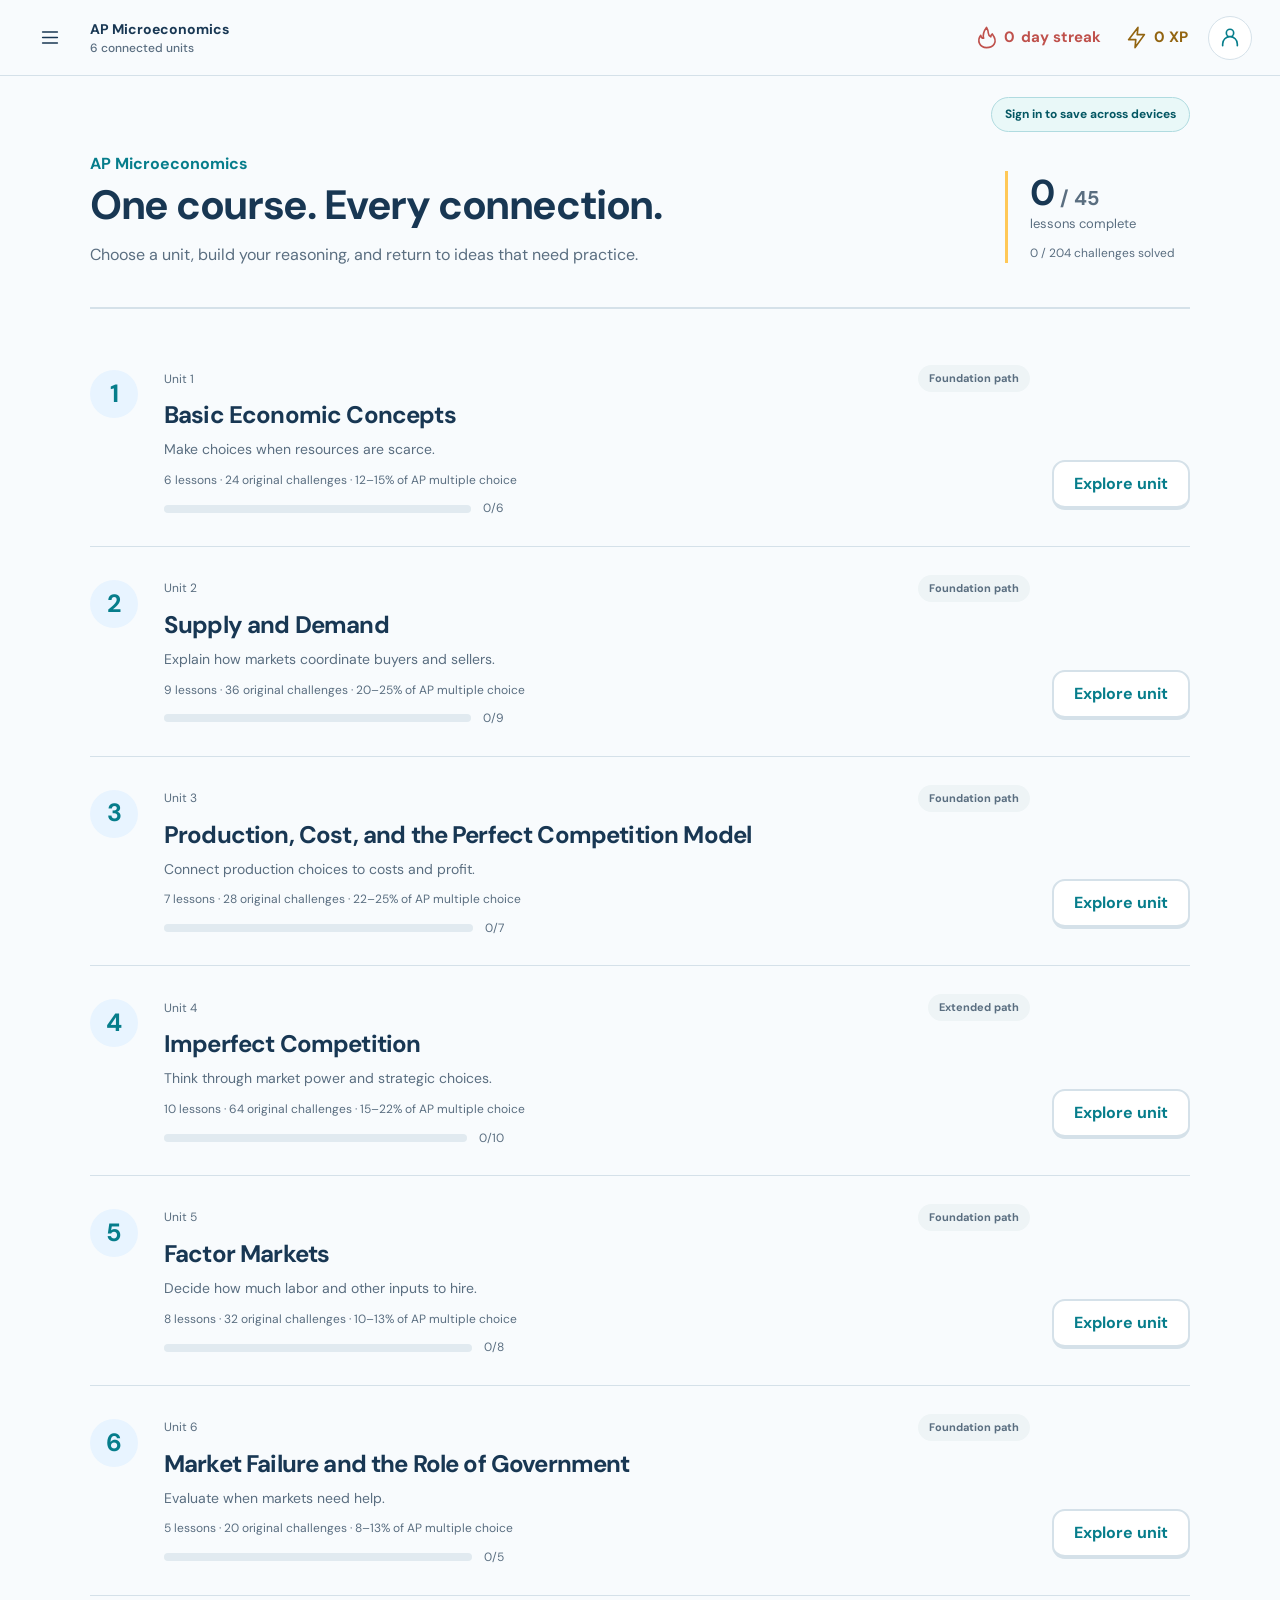
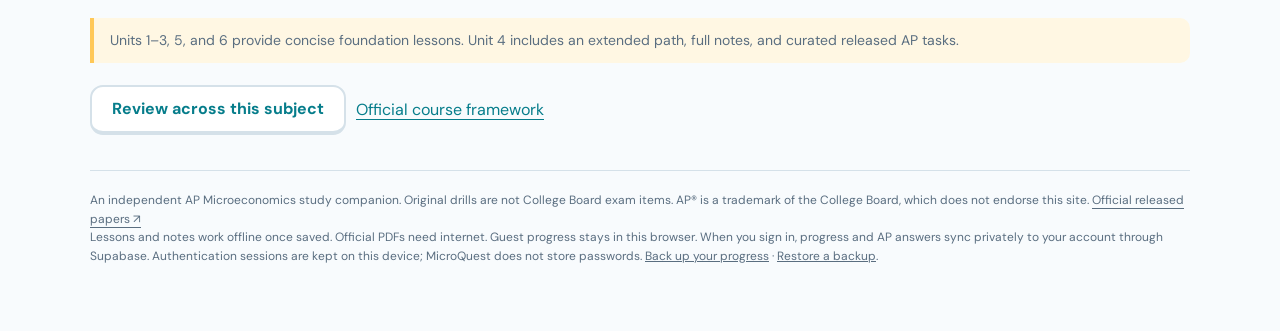
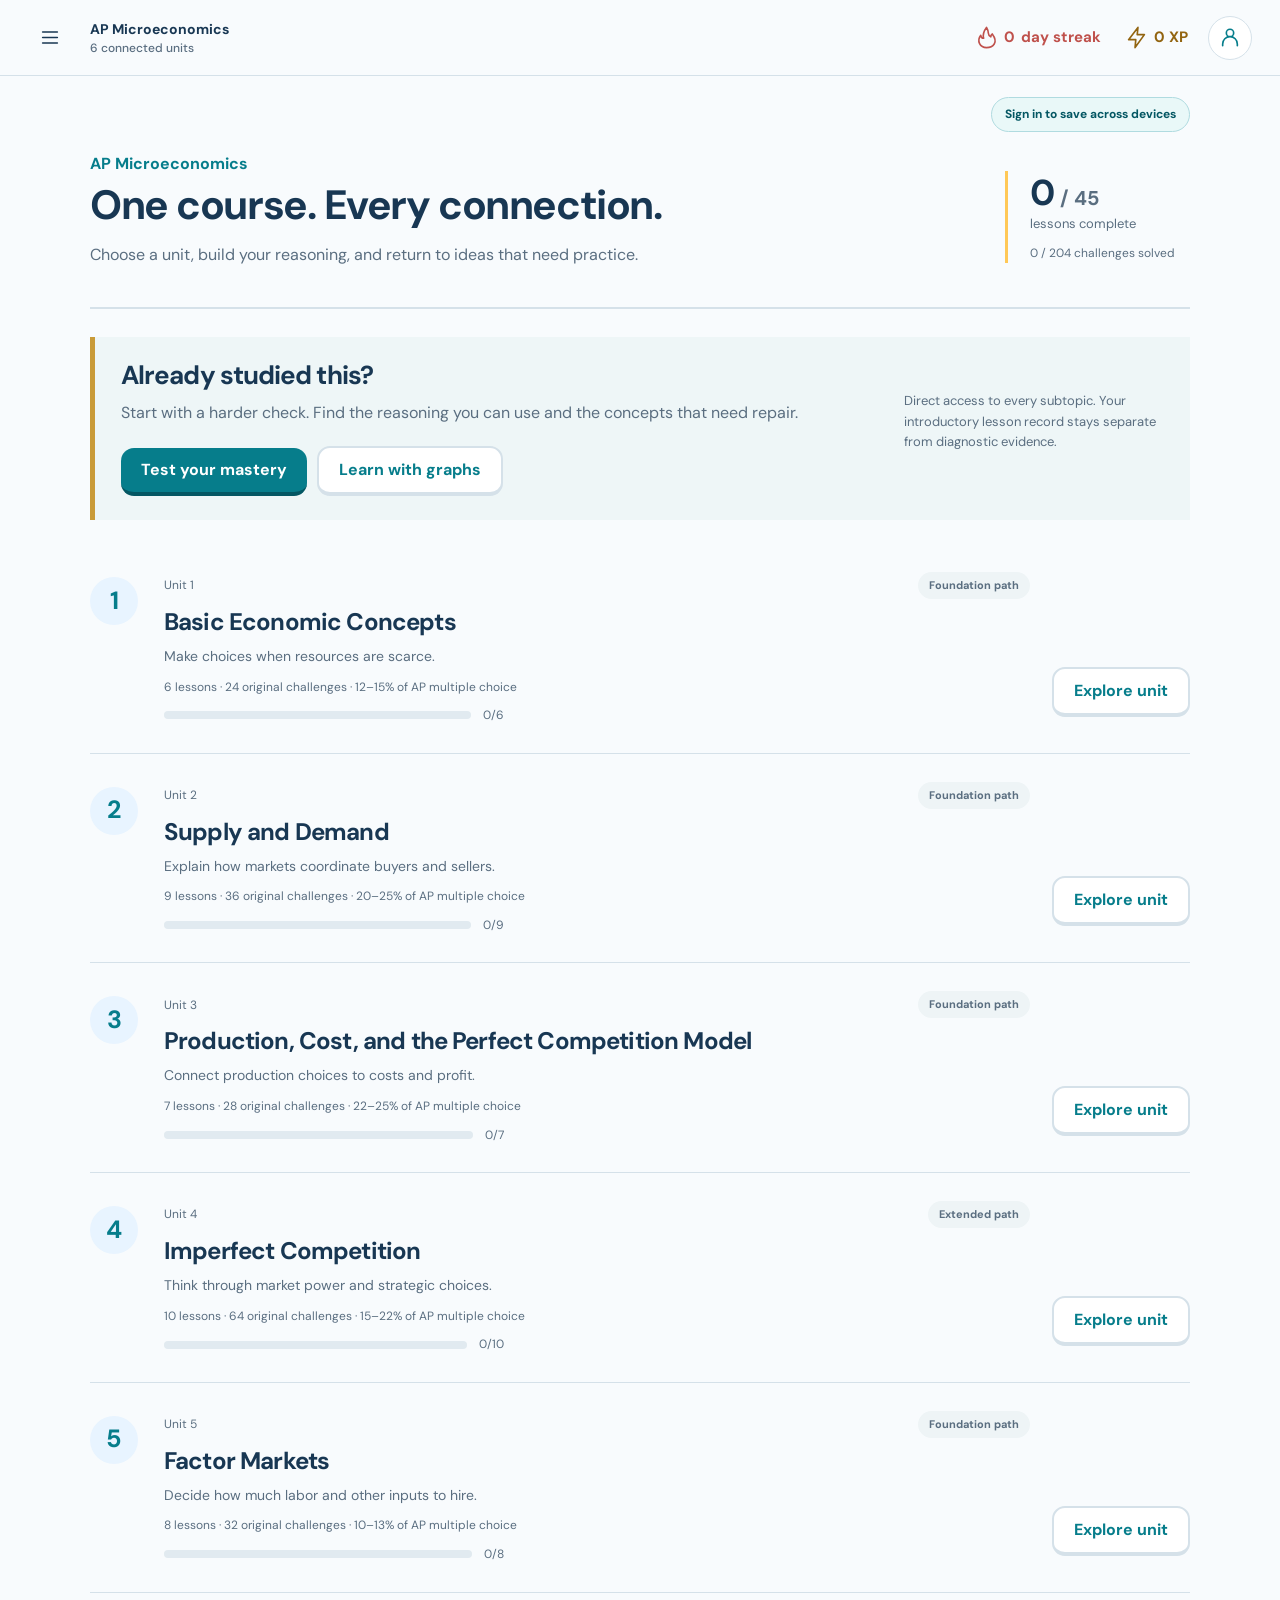
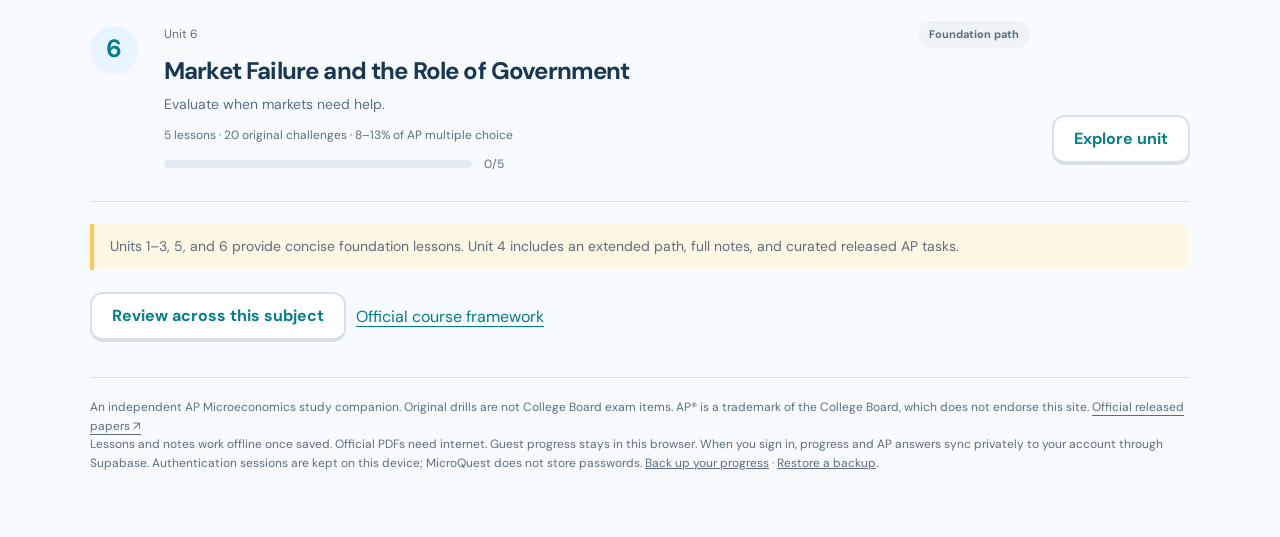
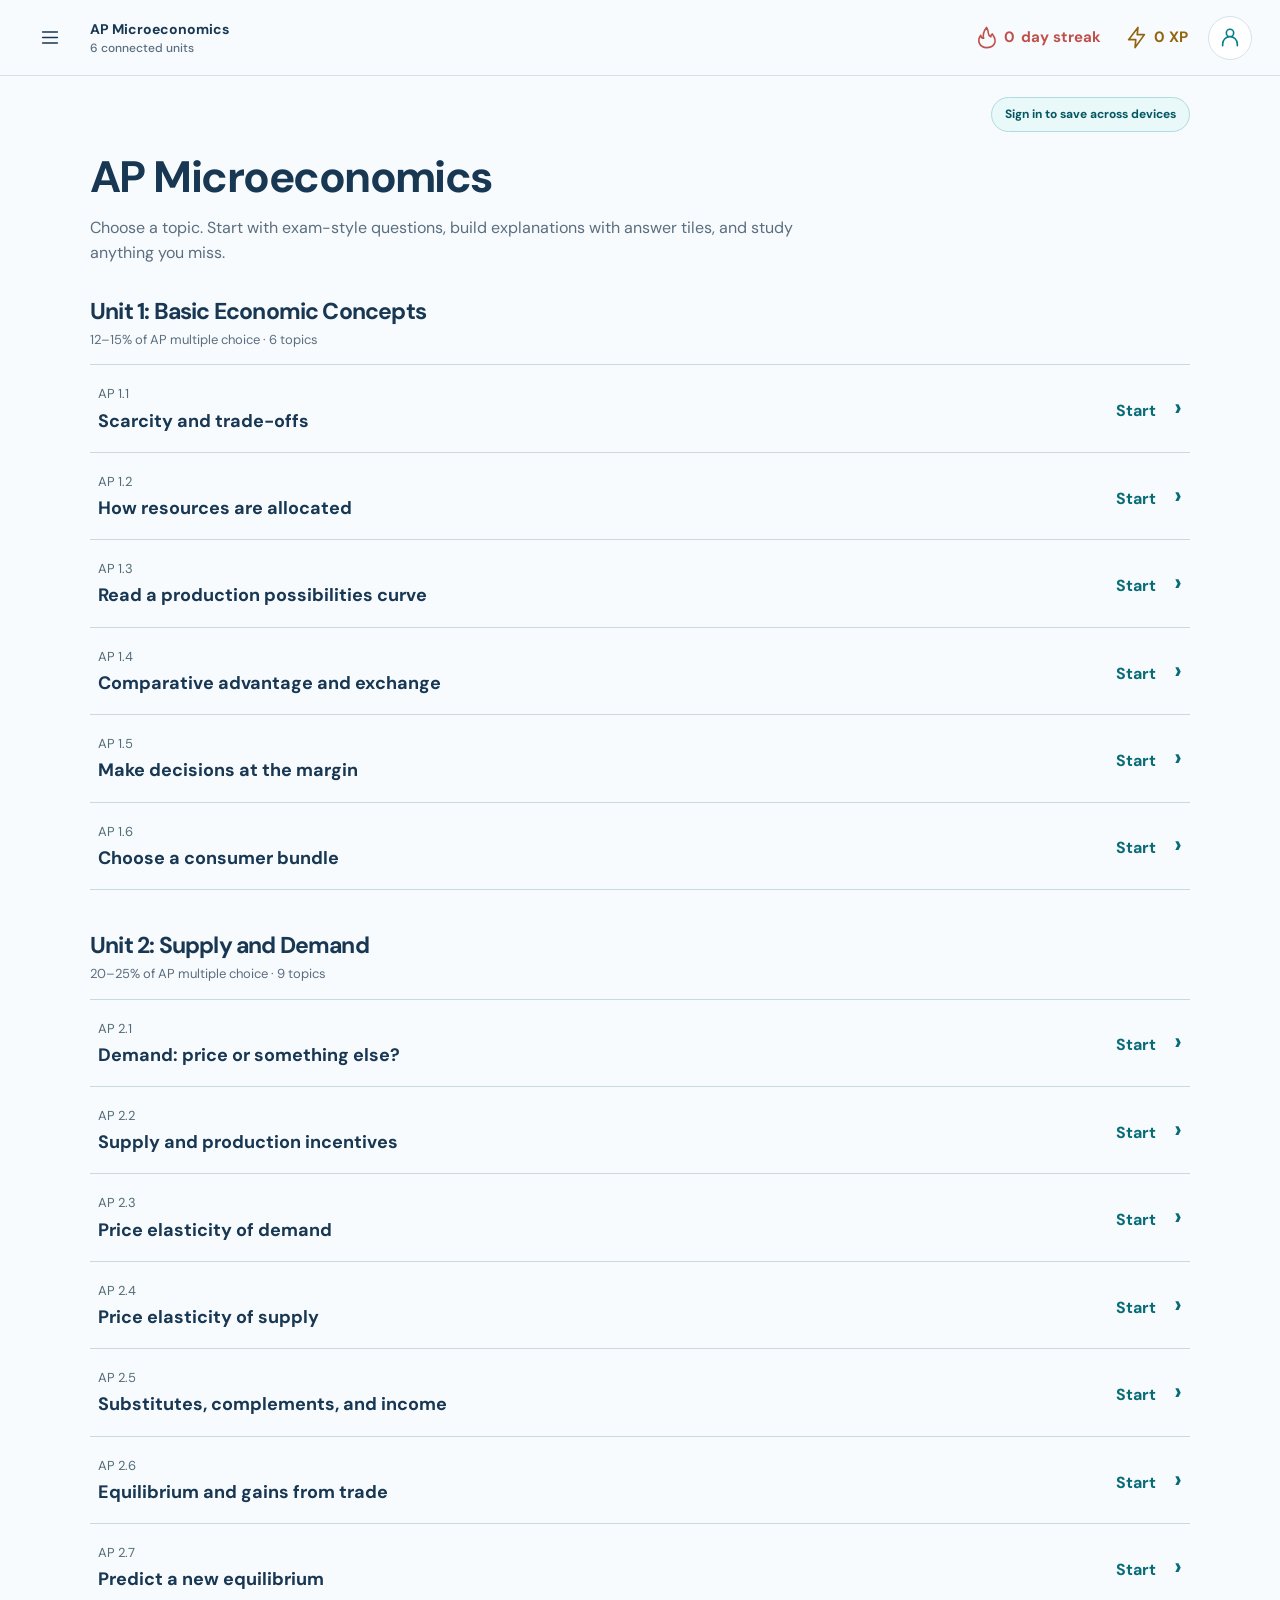
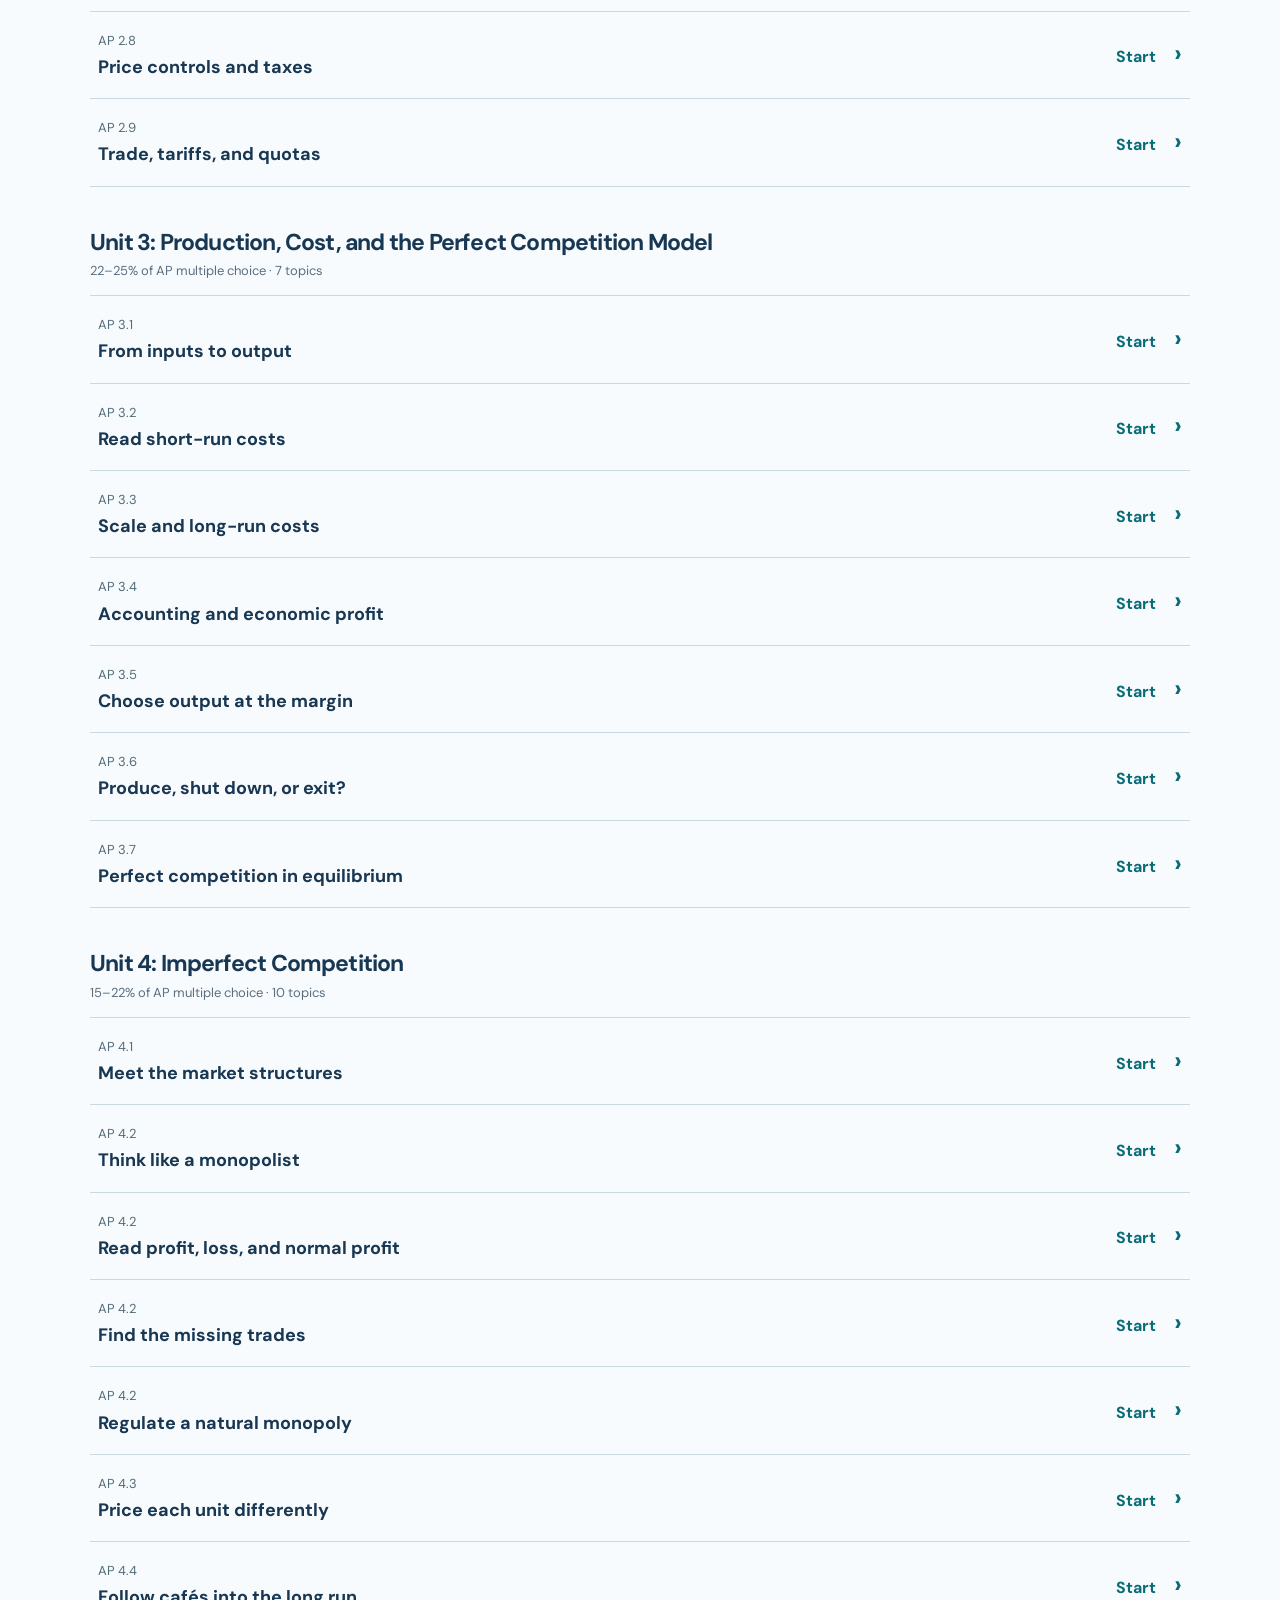
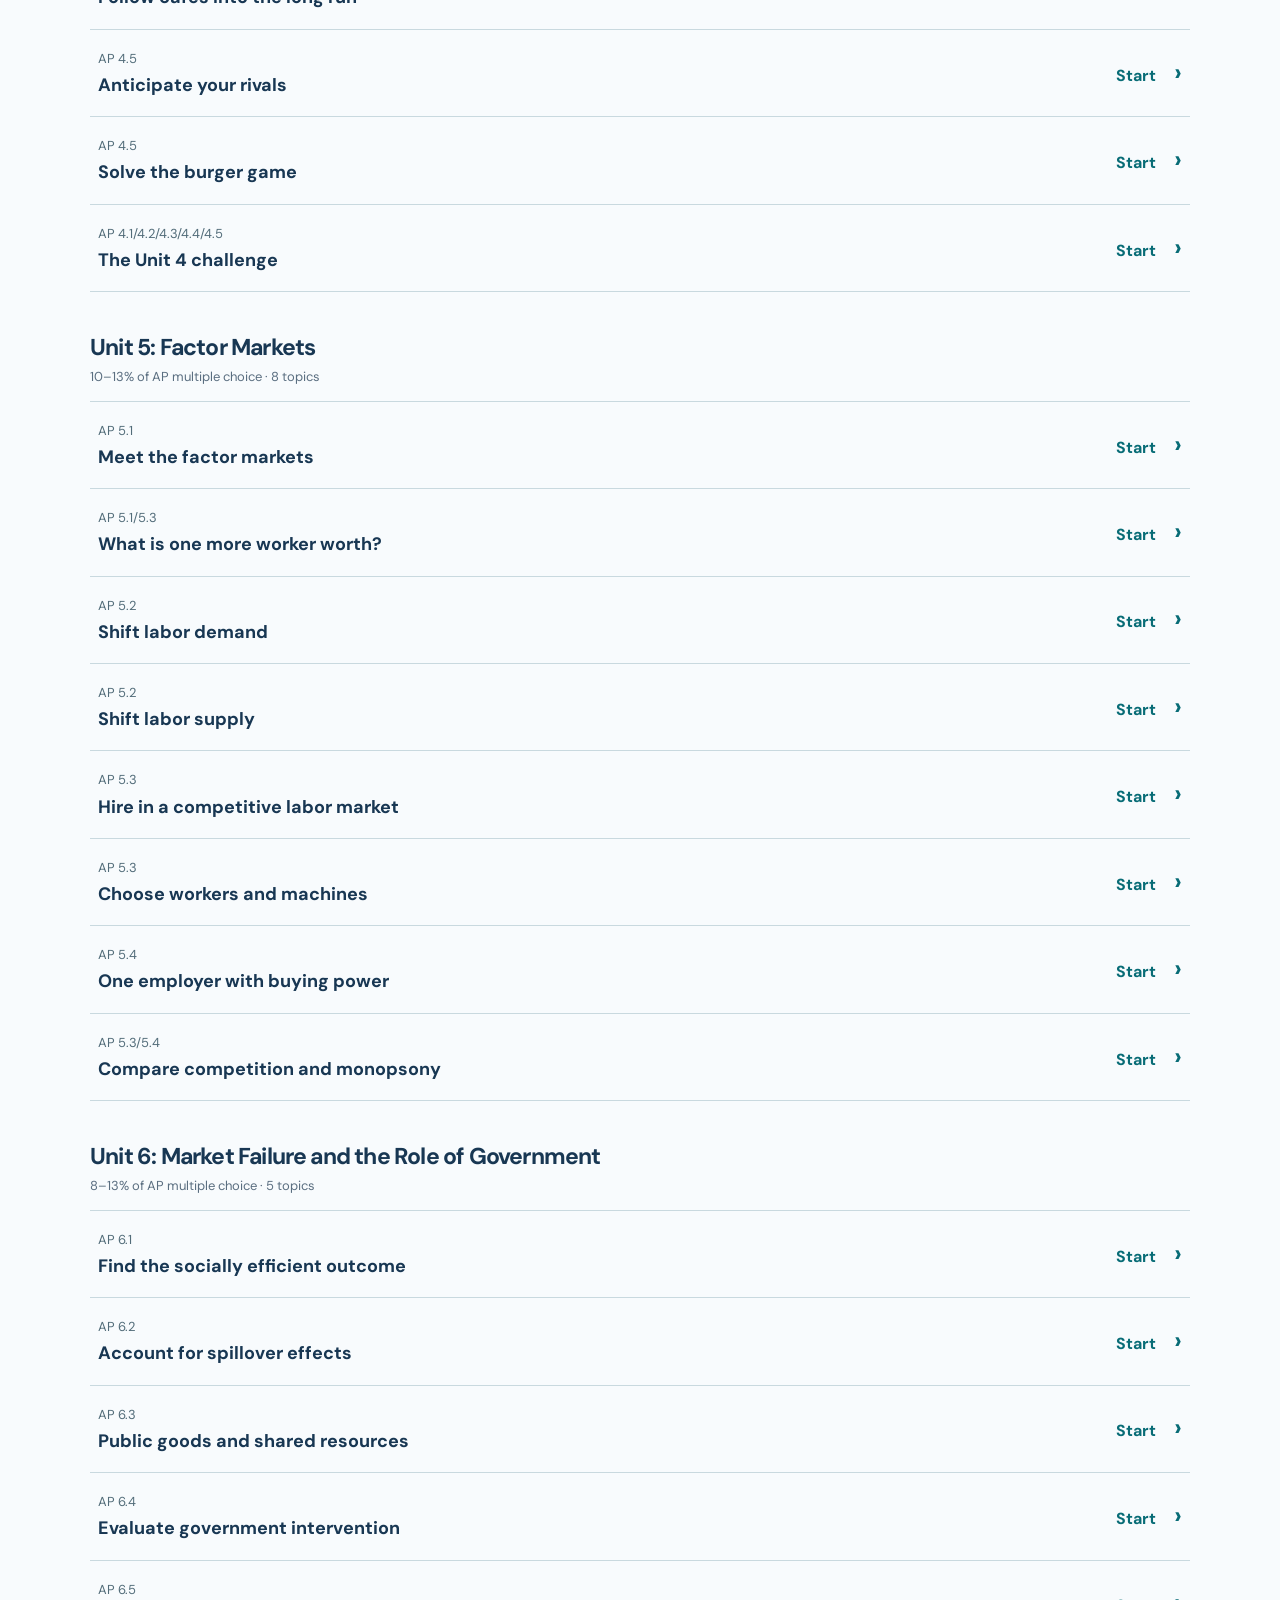
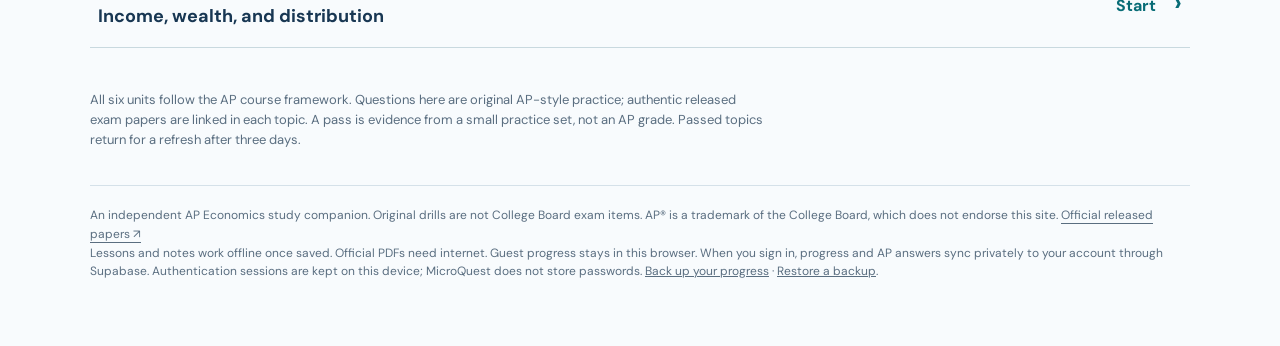
